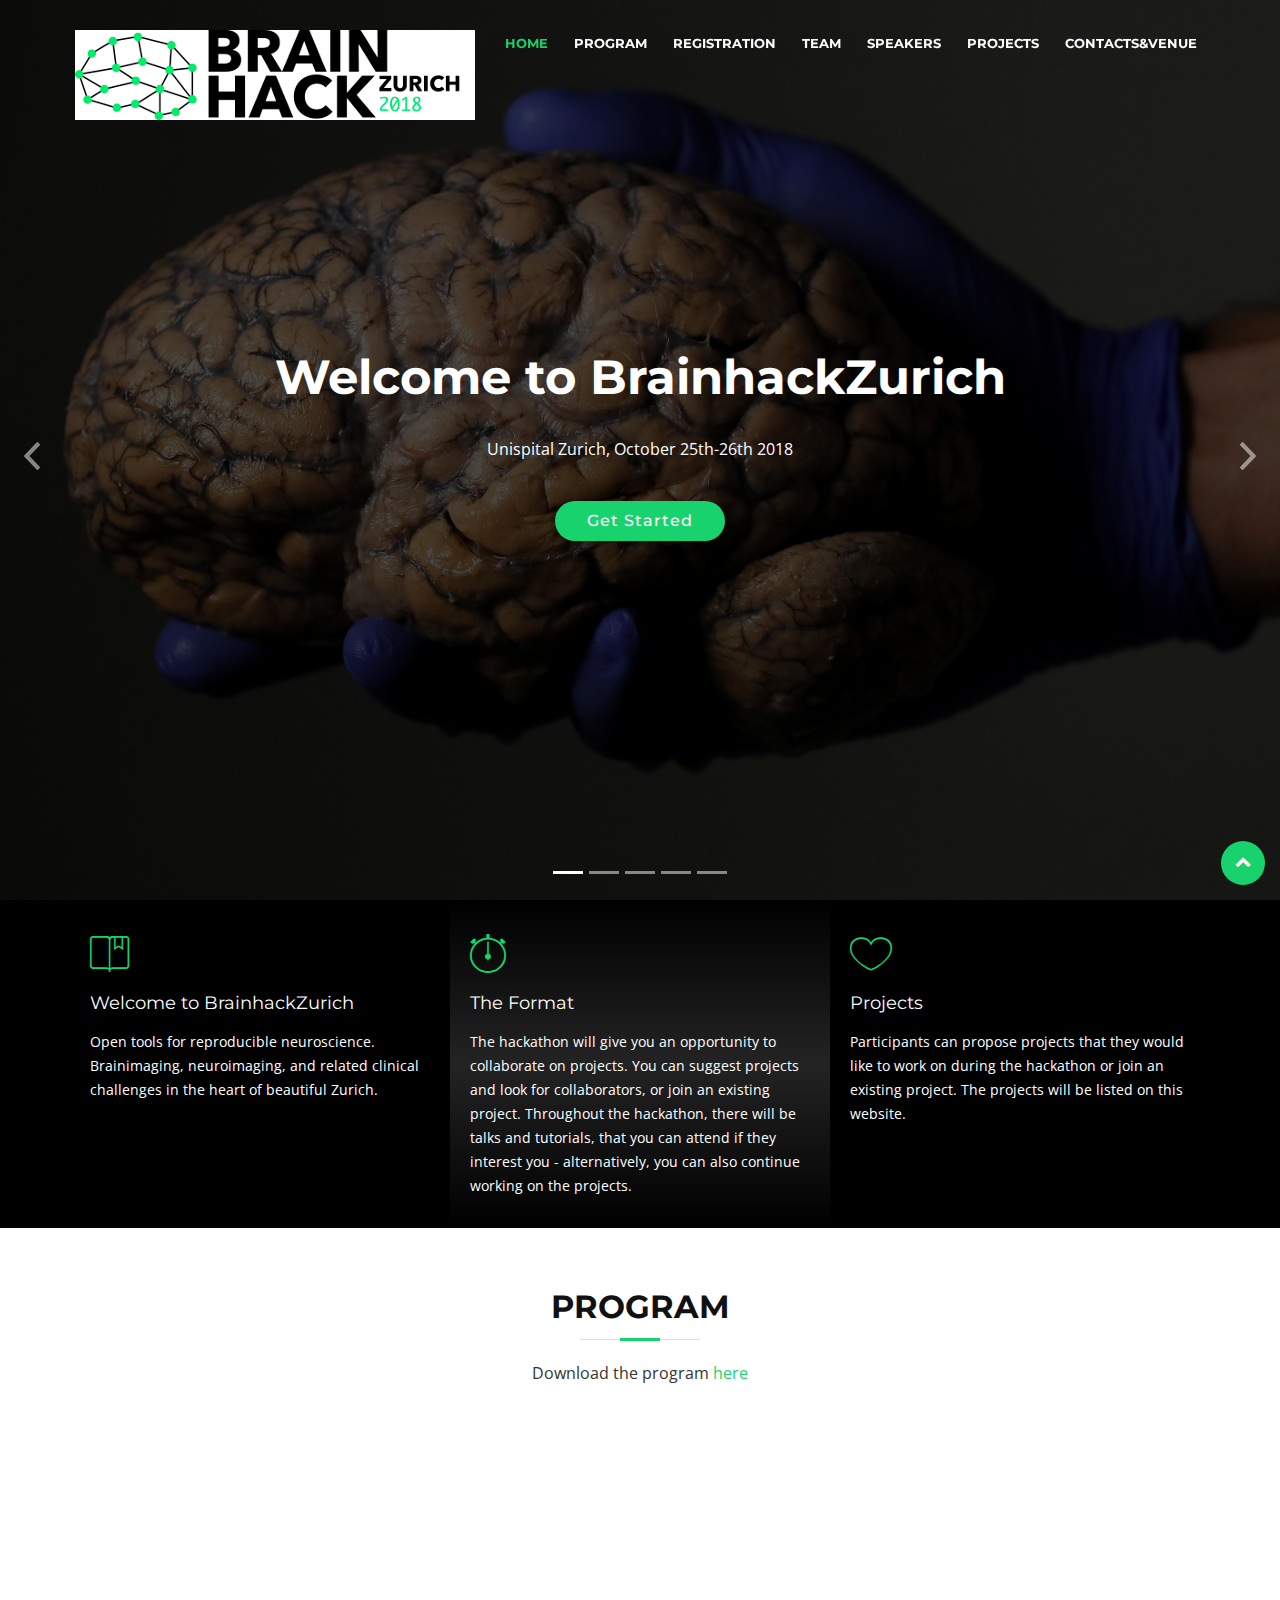
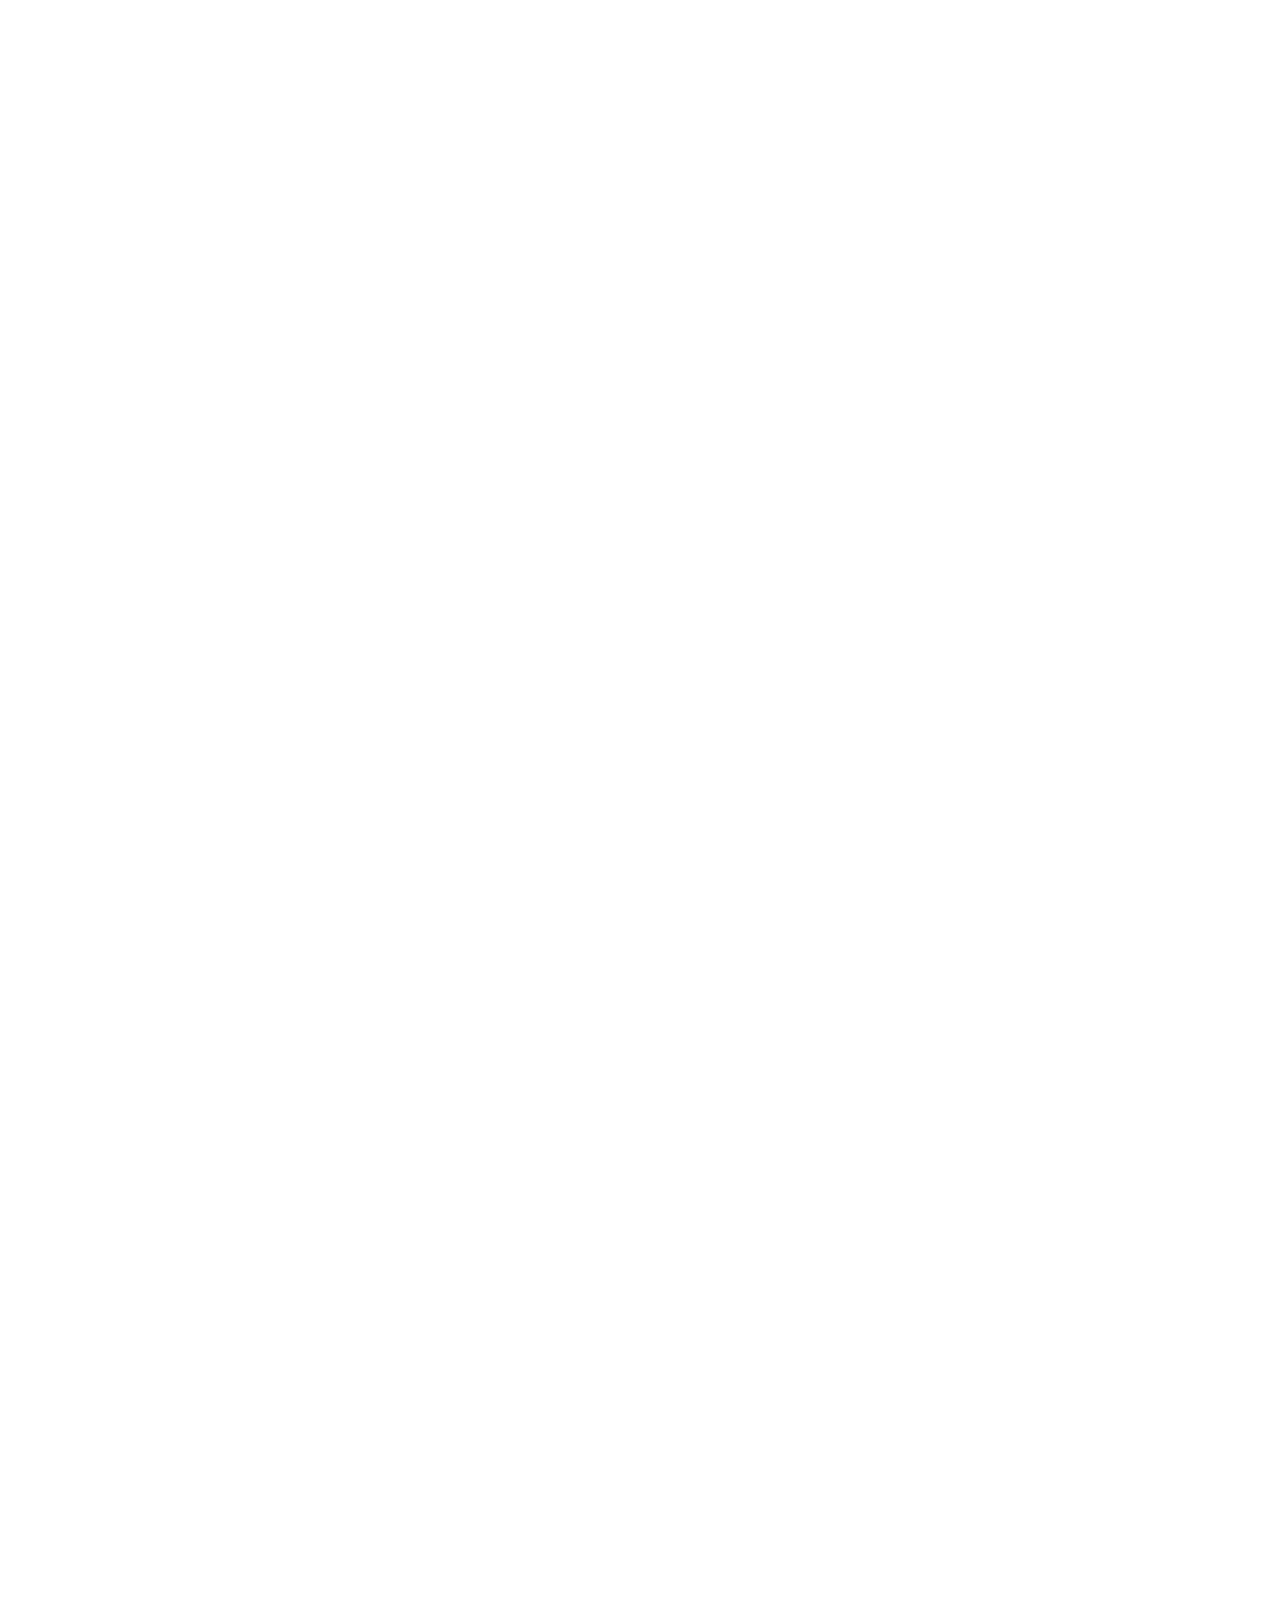
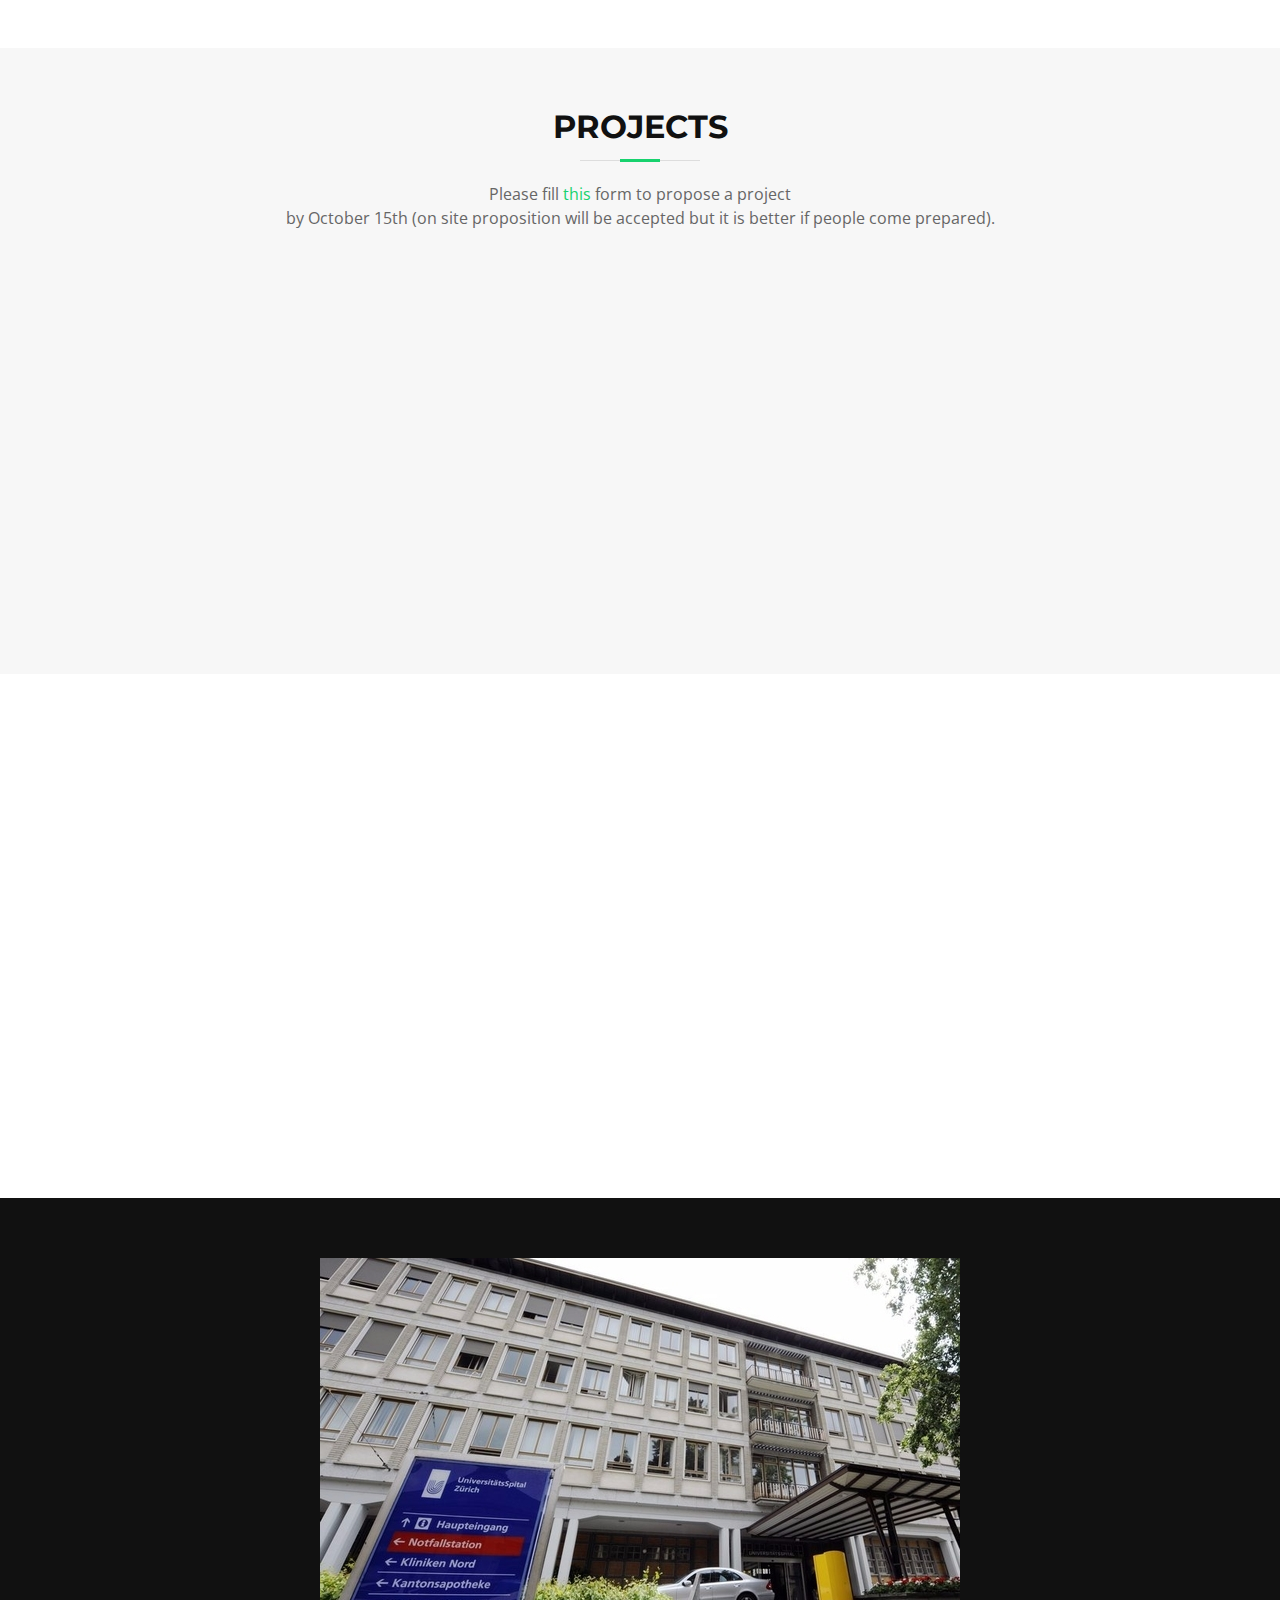
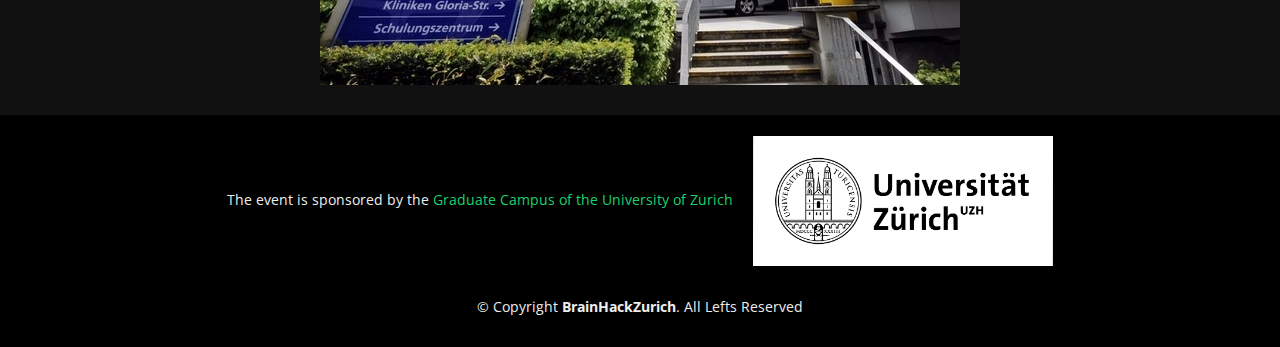
==== index.html @ 106be2a3 "Add files via upload" ====
<!DOCTYPE html>
<html lang="en">
<head>
  <meta charset="utf-8">
  <title>BrainHack Zurich 2018</title>
  <meta content="width=device-width, initial-scale=1.0" name="viewport">
  <meta content="" name="keywords">
  <meta content="" name="description">

  <!-- Favicons -->
  <link href="img/favicon.png" rel="icon">
  <link href="img/apple-touch-icon.png" rel="apple-touch-icon">

  <!-- Google Fonts -->
  <link href="https://fonts.googleapis.com/css?family=Open+Sans:300,300i,400,400i,700,700i|Montserrat:300,400,500,700" rel="stylesheet">

  <!-- Bootstrap CSS File -->
  <link href="lib/bootstrap/css/bootstrap.min.css" rel="stylesheet">

  <!-- Libraries CSS Files -->
  <link href="lib/font-awesome/css/font-awesome.min.css" rel="stylesheet">
  <link href="lib/animate/animate.min.css" rel="stylesheet">
  <link href="lib/ionicons/css/ionicons.min.css" rel="stylesheet">
  <link href="lib/owlcarousel/assets/owl.carousel.min.css" rel="stylesheet">
  <link href="lib/lightbox/css/lightbox.min.css" rel="stylesheet">

  <!-- Main Stylesheet File -->
  <link href="css/style.css" rel="stylesheet">
 
</head>

<body>

  <!--==========================
    Header
  ============================-->
  <header id="header">
    <div class="container-fluid">

      <div id="logo" class="pull-left">
     <!--   <h1>
  <a href="#intro" class="scrollto">BrainHack Zurich</a></h1>-->
        <!-- Uncomment below if you prefer to use an image logo -->
       <a href="#intro"><img src="img/logo2018.png" alt="" title="" /></a>
      </div>

      <nav id="nav-menu-container">
        <ul class="nav-menu">
          <li class="menu-active"><a href="#intro">Home</a></li>
          <li><a href="#about">Program</a></li>
<li><a href="#call-to-action">Registration</a></li>
       <!--    <li><a href="#services">Services</a></li> -->
          <li><a href="#team">Team</a></li>
 <li><a href="#speakers">Speakers</a></li>
          <li><a href="#portfolio">Projects</a></li>
      <!--     <li class="menu-has-children"><a href="">Drop Down</a>
            <ul>
              <li><a href="#">Drop Down 1</a></li>
              <li><a href="#">Drop Down 3</a></li>
              <li><a href="#">Drop Down 4</a></li>
              <li><a href="#">Drop Down 5</a></li>
            </ul>
          </li>  -->
          <li><a href="#contact">Contacts&Venue</a></li>
        </ul>
      </nav><!-- #nav-menu-container -->
    </div>
  </header><!-- #header -->

  <!--==========================
    Intro Section
  ============================-->
  <section id="intro">
    <div class="intro-container">
      <div id="introCarousel" class="carousel  slide carousel-fade" data-ride="carousel">

        <ol class="carousel-indicators"></ol>

        <div class="carousel-inner" role="listbox">

          <div class="carousel-item active" style="background-image: url('img/intro-carousel/1.jpg');">
            <div class="carousel-container">
              <div class="carousel-content">
                <h2>Welcome to BrainhackZurich</h2>
                <p>Unispital Zurich, October 25th-26th 2018</p>
                <a href="#featured-services" class="btn-get-started scrollto">Get Started</a>
              </div>
            </div>
          </div>

          <div class="carousel-item" style="background-image: url('img/intro-carousel/2.jpg');">
            <div class="carousel-container">
              <div class="carousel-content">
                <h2>In the heart of beautiful Zurich</h2>
                <p>Between the University hospital and ETH-Zentrum.</p>
                <a href="#featured-services" class="btn-get-started scrollto">Get Started</a>
              </div>
            </div>
          </div>

          <div class="carousel-item" style="background-image: url('img/intro-carousel/3.jpg');">
            <div class="carousel-container">
              <div class="carousel-content">
                <h2>Open tools for reproducible neuroscience.</h2>
                <p>The hackathon will give you an opportunity to collaborate on projects. You can suggest projects and look for collaborators, or join an existing project. Throughout the hackathon, there will be talks and tutorials, that you can attend if they interest you - alternatively, you can also continue working on the projects</p>
                <a href="#featured-services" class="btn-get-started scrollto">Get Started</a>
              </div>
            </div>
          </div>

          <div class="carousel-item" style="background-image: url('img/intro-carousel/4.jpg');">
            <div class="carousel-container">
              <div class="carousel-content">
                <h2>Open tools for reproducible neuroscience.</h2>
                <p>The hackathon will give you an opportunity to collaborate on projects. You can suggest projects and look for collaborators, or join an existing project. Throughout the hackathon, there will be talks and tutorials, that you can attend if they interest you - alternatively, you can also continue working on the projects</p>
                <a href="#featured-services" class="btn-get-started scrollto">Get Started</a>
              </div>
            </div>
          </div>

          <div class="carousel-item" style="background-image: url('img/intro-carousel/5.jpg');">
            <div class="carousel-container">
              <div class="carousel-content">
           <h2>Open tools for reproducible neuroscience.</h2>
                <p>The hackathon will give you an opportunity to collaborate on projects. You can suggest projects and look for collaborators, or join an existing project. Throughout the hackathon, there will be talks and tutorials, that you can attend if they interest you - alternatively, you can also continue working on the projects</p>
                <a href="#featured-services" class="btn-get-started scrollto">Get Started</a>
              </div>
            </div>
          </div>

        </div>

        <a class="carousel-control-prev" href="#introCarousel" role="button" data-slide="prev">
          <span class="carousel-control-prev-icon ion-chevron-left" aria-hidden="true"></span>
          <span class="sr-only">Previous</span>
        </a>

        <a class="carousel-control-next" href="#introCarousel" role="button" data-slide="next">
          <span class="carousel-control-next-icon ion-chevron-right" aria-hidden="true"></span>
          <span class="sr-only">Next</span>
        </a>

      </div>
    </div>
  </section><!-- #intro -->

  <main id="main">

    <!--==========================
      Featured Services Section
    ============================-->
    <section id="featured-services">
      <div class="container">
        <div class="row">

          <div class="col-lg-4 box">
            <i class="ion-ios-bookmarks-outline"></i>
            <h4 class="title"><a href="">Welcome to BrainhackZurich</a></h4>
            <p class="description"></h2>
                 Open tools for reproducible neuroscience. Brainimaging, neuroimaging, and related clinical challenges in the heart of beautiful Zurich.</p>
          </div>

          <div class="col-lg-4 box box-bg">
            <i class="ion-ios-stopwatch-outline"></i>
            <h4 class="title"><a href="">The Format</a></h4>
            <p class="description">The hackathon will give you an opportunity to collaborate on projects. You can suggest projects and look for collaborators, or join an existing project. Throughout the hackathon, there will be talks and tutorials, that you can attend if they interest you - alternatively, you can also continue working on the projects.</p>
          </div>

          <div class="col-lg-4 box">
            <i class="ion-ios-heart-outline"></i>
            <h4 class="title"><a href="">Projects</a></h4>
            <p class="description">Participants can propose projects that they would like to work on during the hackathon or join an existing project. The projects will be listed on this website.</p>
          </div>

        </div>
      </div>
    </section><!-- #featured-services -->

    <!--==========================
      About Us Section
    ============================-->
    <section id="about">
      <div class="container">

        <header class="section-header">
          <h3>Program</h3>
          <p>Download the program <a href="BrainHackZurich_Timetable2.pdf" target="_blank"> here</p>
        </header>
 <!--	
        <div class="row about-cols">

          <div class="col-md-4 wow fadeInUp">
            <div class="about-col">
              <div class="img">
                <img src="img/about-mission.jpg" alt="" class="img-fluid">
                <div class="icon"><i class="ion-ios-speedometer-outline"></i></div>
              </div>
        <!--      <h2 class="title"><a href="#">Our Mission</a></h2>
              <p>
                Lorem ipsum dolor sit amet, consectetur elit, sed do eiusmod tempor ut labore et dolore magna aliqua. Ut enim ad minim veniam, quis nostrud exercitation ullamco laboris nisi ut aliquip ex ea commodo consequat.
              </p> -->
<!--
            </div>
          </div>

          <div class="col-md-4 wow fadeInUp" data-wow-delay="0.1s">
            <div class="about-col">
              <div class="img">
                <img src="img/about-plan.jpg" alt="" class="img-fluid">
                <div class="icon"><i class="ion-ios-list-outline"></i></div>
              </div>
 -->
         <!--      <h2 class="title"><a href="#">Our Plan</a></h2>
              <p>
                Sed ut perspiciatis unde omnis iste natus error sit voluptatem  doloremque laudantium, totam rem aperiam, eaque ipsa quae ab illo inventore veritatis et quasi architecto beatae vitae dicta sunt explicabo.
              </p>-->
 <!--
            </div>
          </div>
 
          <div class="col-md-4 wow fadeInUp" data-wow-delay="0.2s">
            <div class="about-col">
              <div class="img">
                <img src="img/about-vision.jpg" alt="" class="img-fluid">
                <div class="icon"><i class="ion-ios-eye-outline"></i></div>
              </div>
-->
         <!--      <h2 class="title"><a href="#">Our Vision</a></h2>
              <p> 
                Nemo enim ipsam voluptatem quia voluptas sit aut odit aut fugit, sed quia magni dolores eos qui ratione voluptatem sequi nesciunt Neque porro quisquam est, qui dolorem ipsum quia dolor sit amet.
              </p> -->
 <!--
            </div>
          </div>
-->
        </div>

      </div>
    </section><!-- #about -->

    <!--==========================
      Services Section
    ============================-->
<!--
    <section id="services">
      <div class="container">

        <header class="section-header wow fadeInUp">
          <h3>Services</h3>
          <p>Laudem latine persequeris id sed, ex fabulas delectus quo. No vel partiendo abhorreant vituperatoribus, ad pro quaestio laboramus. Ei ubique vivendum pro. At ius nisl accusam lorenta zanos paradigno tridexa panatarel.</p>
        </header>

        <div class="row">

          <div class="col-lg-4 col-md-6 box wow bounceInUp" data-wow-duration="1.4s">
            <div class="icon"><i class="ion-ios-analytics-outline"></i></div>
            <h4 class="title"><a href="">Lorem Ipsum</a></h4>
            <p class="description">Voluptatum deleniti atque corrupti quos dolores et quas molestias excepturi sint occaecati cupiditate non provident</p>
          </div>
          <div class="col-lg-4 col-md-6 box wow bounceInUp" data-wow-duration="1.4s">
            <div class="icon"><i class="ion-ios-bookmarks-outline"></i></div>
            <h4 class="title"><a href="">Dolor Sitema</a></h4>
            <p class="description">Minim veniam, quis nostrud exercitation ullamco laboris nisi ut aliquip ex ea commodo consequat tarad limino ata</p>
          </div>
          <div class="col-lg-4 col-md-6 box wow bounceInUp" data-wow-duration="1.4s">
            <div class="icon"><i class="ion-ios-paper-outline"></i></div>
            <h4 class="title"><a href="">Sed ut perspiciatis</a></h4>
            <p class="description">Duis aute irure dolor in reprehenderit in voluptate velit esse cillum dolore eu fugiat nulla pariatur</p>
          </div>
          <div class="col-lg-4 col-md-6 box wow bounceInUp" data-wow-delay="0.1s" data-wow-duration="1.4s">
            <div class="icon"><i class="ion-ios-speedometer-outline"></i></div>
            <h4 class="title"><a href="">Magni Dolores</a></h4>
            <p class="description">Excepteur sint occaecat cupidatat non proident, sunt in culpa qui officia deserunt mollit anim id est laborum</p>
          </div>
          <div class="col-lg-4 col-md-6 box wow bounceInUp" data-wow-delay="0.1s" data-wow-duration="1.4s">
            <div class="icon"><i class="ion-ios-barcode-outline"></i></div>
            <h4 class="title"><a href="">Nemo Enim</a></h4>
            <p class="description">At vero eos et accusamus et iusto odio dignissimos ducimus qui blanditiis praesentium voluptatum deleniti atque</p>
          </div>
          <div class="col-lg-4 col-md-6 box wow bounceInUp" data-wow-delay="0.1s" data-wow-duration="1.4s">
            <div class="icon"><i class="ion-ios-people-outline"></i></div>
            <h4 class="title"><a href="">Eiusmod Tempor</a></h4>
            <p class="description">Et harum quidem rerum facilis est et expedita distinctio. Nam libero tempore, cum soluta nobis est eligendi</p>
          </div>

        </div>

      </div>
    </section>--><!-- #services -->

    <!--==========================
      Call To Action Section
    ============================-->
    <section id="call-to-action" class="wow fadeIn">
      <div class="container text-center">
        <h3>Registration</h3>
        <p> Registration is FREE but MANDATORY. Please fill the form from this link by 04.10.2018.</p>
        <a class="cta-btn" href="https://docs.google.com/forms/d/e/1FAIpQLSfU-R3qblYyJYaf2fHXVZZ1osIC9WkebF3UXD4KgmGUQaMMng/viewform" target="_blank">Registration</a>
      </div>
<br><p>
TRAVEL AWARDS: 
We sponsor a limited number of active participants not from Zurich up to 100CHF. After registration please send an email to alessandro.crimi@usz.ch explaining from where you are coming and your situation. </p> 
    </section><!-- #call-to-action -->

    <!--==========================
      Skills Section
    ============================-->
  <!--   <section id="skills">
      <div class="container">

        <header class="section-header">
          <h3>Our Skills</h3>
          <p>Lorem ipsum dolor sit amet, consectetur adipiscing elit, sed do eiusmod tempor incididunt ut labore et dolore magna aliqua. Ut enim ad minim veniam, quis nostrud exercitation ullamco laboris nisi ut aliquip</p>
        </header>

        <div class="skills-content">

          <div class="progress">
            <div class="progress-bar bg-success" role="progressbar" aria-valuenow="100" aria-valuemin="0" aria-valuemax="100">
              <span class="skill">HTML <i class="val">100%</i></span>
            </div>
          </div>

          <div class="progress">
            <div class="progress-bar bg-info" role="progressbar" aria-valuenow="90" aria-valuemin="0" aria-valuemax="100">
              <span class="skill">CSS <i class="val">90%</i></span>
            </div>
          </div>

          <div class="progress">
            <div class="progress-bar bg-warning" role="progressbar" aria-valuenow="75" aria-valuemin="0" aria-valuemax="100">
              <span class="skill">JavaScript <i class="val">75%</i></span>
            </div>
          </div>

          <div class="progress">
            <div class="progress-bar bg-danger" role="progressbar" aria-valuenow="55" aria-valuemin="0" aria-valuemax="100">
              <span class="skill">Photoshop <i class="val">55%</i></span>
            </div>
          </div>

        </div>

      </div>
    </section>
-->
    <!--==========================
      Facts Section
    ============================-->
  <!--  <section id="facts"  class="wow fadeIn">
      <div class="container">

        <header class="section-header">
          <h3>Facts</h3>
          <p>Sed ut perspiciatis unde omnis iste natus error sit voluptatem accusantium doloremque</p>
        </header>

        <div class="row counters">

  				<div class="col-lg-3 col-6 text-center">
            <span data-toggle="counter-up">274</span>
            <p>Clients</p>
  				</div>

          <div class="col-lg-3 col-6 text-center">
            <span data-toggle="counter-up">421</span>
            <p>Projects</p>
  				</div>

          <div class="col-lg-3 col-6 text-center">
            <span data-toggle="counter-up">1,364</span>
            <p>Hours Of Support</p>
  				</div>

          <div class="col-lg-3 col-6 text-center">
            <span data-toggle="counter-up">18</span>
            <p>Hard Workers</p>
  				</div>

  			</div>

        <div class="facts-img">
          <img src="img/facts-img.png" alt="" class="img-fluid">
        </div>

      </div>
    </section>--><!-- #facts -->

    <!--==========================
      Team Section
    ============================-->
    <section id="team">
      <div class="container">
        <div class="section-header wow fadeInUp">
          <h3>Team</h3>
          <p>Feel free to poke us if you need anything.</p>
        </div>

   <div class="row">

          <div class="col-lg-3 col-md-6 wow fadeInUp">
            <div class="member">
              <img src="img/team-1.jpg" class="img-fluid" alt="">
              <div class="member-info">
                <div class="member-info-content">
                  <h4>Alessandro Crimi</h4>
                  <span>Unispital Zurich</span>
                  <div class="social">
                    <a href="https://twitter.com/Dr_Alex_Crimi" target="_blank"><i class="fa fa-twitter"></i></a>
                    <a href="https://www.facebook.com/dralecrimi/" target="_blank"><i class="fa fa-facebook" ></i></a> 
                  </div>
                </div>
              </div>
            </div>
          </div>

          <div class="col-lg-3 col-md-6 wow fadeInUp" data-wow-delay="0.1s">
            <div class="member">
              <img src="img/team-2.jpg" class="img-fluid" alt="">
              <div class="member-info">
                <div class="member-info-content">
                  <h4>Melanie Jambeau</h4>
                  <span>University of Zurich</span>
                  <div class="social">
                  </div>
                </div>
              </div>
            </div>
          </div>

          <div class="col-lg-3 col-md-6 wow fadeInUp" data-wow-delay="0.2s">
            <div class="member">
              <img src="img/team-3.jpg" class="img-fluid" alt="">
              <div class="member-info">
                <div class="member-info-content">
                  <h4>Christian Horea</h4>
                  <span>ETH-Zurich</span>
                  <div class="social">
                    <a href="https://twitter.com/TheChymera" target="_blank"><i class="fa fa-twitter"></i></a>
                
                  </div>
                </div>
              </div>
            </div>
          </div>

          <div class="col-lg-3 col-md-6 wow fadeInUp" data-wow-delay="0.3s">
            <div class="member">
              <img src="img/team-4.jpg" class="img-fluid" alt="">
              <div class="member-info">
                <div class="member-info-content">
                  <h4>Amelie Haugg</h4>
                  <span>University of Zurich</span>
                  <div class="social">
                    <a href="https://twitter.com/amhaugg" target="_blank"><i class="fa fa-twitter"></i></a>
               
                  </div>
                </div>
              </div>
            </div>
          </div>

        </div>


      </div>
    </section><!-- #team -->

 
    <!--==========================
      Team Section
    ============================-->
    <section id="speakers">
      <div class="container">
        <div class="section-header wow fadeInUp">
          <h3>Speakers</h3>
          <p>Worldwide known experts.</p>
        </div>

        <div class="row">

          <div class="col-lg-3 col-md-6 wow fadeInUp">
            <div class="member">
              <img src="img/guest-1.jpg" class="img-fluid" alt="">
              <div class="member-info">
                <div class="member-info-content">
                 <a href="https://icm-institute.org/en/member/?user=1622" target="_blank"> <h4>Daniel Margulies</h4></a>
                  <a href="https://icm-institute.org/en/member/?user=1622" target="_blank"><span>CNRS, Paris</span></a>
               
                </div>
              </div>
            </div>
          </div>
  <br>
          <div class="col-lg-3 col-md-6 wow fadeInUp" data-wow-delay="0.1s">
            <div class="member">
              <img src="img/guest-2.jpg" class="img-fluid" alt="">
              <div class="member-info">
                <div class="member-info-content">
                  <a href="http://www.en.neuropathologie.usz.ch/" target="_blank"><h4>Adriano Aguzzi</h4></a>
                 <a href="http://www.en.neuropathologie.usz.ch/" target="_blank"> <span>Unispital Zurich</span></a>
        
                </div>
              </div>
            </div>
          </div>

          <div class="col-lg-3 col-md-6 wow fadeInUp" data-wow-delay="0.2s">
            <div class="member">
              <img src="img/guest-3.jpg" class="img-fluid" alt="">
              <div class="member-info">
                <div class="member-info-content">
                  <a href="https://danilobzdok.de/" target="_blank"><h4>Danilo Bzdok</h4></a> 
                 <a href="https://danilobzdok.de/" target="_blank"> <span>Aachen University</span></a>
                
                </div>
              </div>
            </div>
          </div>

          <div class="col-lg-3 col-md-6 wow fadeInUp" data-wow-delay="0.3s">
            <div class="member">
              <img src="img/guest-4.jpg" class="img-fluid" alt="">
              <div class="member-info">
                <div class="member-info-content">
                  <a href="http://neuro.fchampalimaud.org/en/person/272/" target="_blank"><h4>Noam Shemesh</h4></a>
                  <a href="http://neuro.fchampalimaud.org/en/person/272/" target="_blank"><span>Champalimaud Centre for the Unknown</span></a>
                 
                </div>
              </div>
            </div>
          </div>

        </div>

        <div class="row">

          <div class="col-lg-3 col-md-6 wow fadeInUp">
            <div class="member">
              <img src="img/guest-5.jpg" class="img-fluid" alt="">
              <div class="member-info">
                <div class="member-info-content">
               <a href="https://www.tnu.ethz.ch/en/team/faculty-and-scientific-staff/fraessle.html" target="_blank">    <h4>Stefan Frässle   </h4></a>
                  <a href="https://www.tnu.ethz.ch/en/team/faculty-and-scientific-staff/fraessle.html" target="_blank"> <span>ETH-Zurich<span></a>
                 
                </div>
              </div>
            </div>
          </div>

          <div class="col-lg-3 col-md-6 wow fadeInUp" data-wow-delay="0.1s">
            <div class="member">
              <img src="img/guest-6.jpg" class="img-fluid" alt="">
              <div class="member-info">
                <div class="member-info-content">
                 <a href=" https://connects.catalyst.harvard.edu/Profiles/display/Person/1609" target="_blank"> <h4> Cristina Granziera</h4></a>
                 <a href=" https://connects.catalyst.harvard.edu/Profiles/display/Person/1609" target="_blank"> <span> Basel University</span></a>
                
                </div>
              </div>
            </div>
          </div>
 

        </div>


      </div>
    </section><!-- #team -->

    <!--==========================
      Portfolio Section
    ============================-->
    <section id="portfolio"  class="section-bg" >
      <div class="container">

        <header class="section-header">
          <h3 class="section-title">Projects</h3>
        </header>
         <center>    Please fill <a href="https://docs.google.com/forms/d/e/1FAIpQLSdHIS9exp80noRu68NVmVupTcAPTpYENm_RYJhTEcM5UN24nw/viewform" target="_blank"> this</a> form to propose a project <br> by October 15th (on site proposition will be accepted but it is better 
if people come prepared).</center><br>
    <!--    <div class="row">
          <div class="col-lg-2">
            <ul id="portfolio-flters">
              <li data-filter="*" class="filter-active">All</li>
              <li data-filter=".filter-app">Imaging</li>
              <li data-filter=".filter-card">Pathonlogy</li>
              <li data-filter=".filter-web">Neurology</li>
            </ul>
          </div>
        </div>
-->
        <div class="row portfolio-container">

          <div class="col-lg-4 col-md-20 portfolio-item filter-app wow fadeInUp">
            <div class="portfolio-wrap">
              <figure>
                <img src="img/portfolio/brai_mice.png" class="img-fluid" alt="">
                <a href="img/portfolio/brai_mice.png" data-lightbox="portfolio" data-title="Brain reconstruction" class="link-preview" title="Preview"><i class="ion ion-eye"></i></a>
                <a href="img/portfolio/project1.html" target="_blank" class="link-details" title="More Details"><i class="ion ion-android-open"></i></a>
              </figure>

              <div class="portfolio-info">
                <h4><a href="#">Brain reconstruction</a></h4>
                <p>by Alessandro Crimi</p>
                
              </div>
            </div>
          </div>
 <!--
          <div class="col-lg-4 col-md-6 portfolio-item filter-web wow fadeInUp" data-wow-delay="0.1s">
            <div class="portfolio-wrap">
              <figure>
                <img src="img/portfolio/web3.jpg" class="img-fluid" alt="">
                <a href="img/portfolio/web3.jpg" class="link-preview" data-lightbox="portfolio" data-title="Web 3" title="Preview"><i class="ion ion-eye"></i></a>
                <a href="#" class="link-details" title="More Details"><i class="ion ion-android-open"></i></a>
              </figure>

              <div class="portfolio-info">
                <h4><a href="#">Web 3</a></h4>
                <p>Web</p>
              </div>
            </div>
          </div>

          <div class="col-lg-4 col-md-6 portfolio-item filter-app wow fadeInUp" data-wow-delay="0.2s">
            <div class="portfolio-wrap">
              <figure>
                <img src="img/portfolio/app2.jpg" class="img-fluid" alt="">
                <a href="img/portfolio/app2.jpg" class="link-preview" data-lightbox="portfolio" data-title="App 2" title="Preview"><i class="ion ion-eye"></i></a>
                <a href="#" class="link-details" title="More Details"><i class="ion ion-android-open"></i></a>
              </figure>

              <div class="portfolio-info">
                <h4><a href="#">App 2</a></h4>
                <p>App</p>
              </div>
            </div>
          </div>

          <div class="col-lg-4 col-md-6 portfolio-item filter-card wow fadeInUp">
            <div class="portfolio-wrap">
              <figure>
                <img src="img/portfolio/card2.jpg" class="img-fluid" alt="">
                <a href="img/portfolio/card2.jpg" class="link-preview" data-lightbox="portfolio" data-title="Card 2" title="Preview"><i class="ion ion-eye"></i></a>
                <a href="#" class="link-details" title="More Details"><i class="ion ion-android-open"></i></a>
              </figure>

              <div class="portfolio-info">
                <h4><a href="#">Card 2</a></h4>
                <p>Card</p>
              </div>
            </div>
          </div>

          <div class="col-lg-4 col-md-6 portfolio-item filter-web wow fadeInUp" data-wow-delay="0.1s">
            <div class="portfolio-wrap">
              <figure>
                <img src="img/portfolio/web2.jpg" class="img-fluid" alt="">
                <a href="img/portfolio/web2.jpg" class="link-preview" data-lightbox="portfolio" data-title="Web 2" title="Preview"><i class="ion ion-eye"></i></a>
                <a href="#" class="link-details" title="More Details"><i class="ion ion-android-open"></i></a>
              </figure>

              <div class="portfolio-info">
                <h4><a href="#">Web 2</a></h4>
                <p>Web</p>
              </div>
            </div>
          </div>

          <div class="col-lg-4 col-md-6 portfolio-item filter-app wow fadeInUp" data-wow-delay="0.2s">
            <div class="portfolio-wrap">
              <figure>
                <img src="img/portfolio/app3.jpg" class="img-fluid" alt="">
                <a href="img/portfolio/app3.jpg" class="link-preview" data-lightbox="portfolio" data-title="App 3" title="Preview"><i class="ion ion-eye"></i></a>
                <a href="#" class="link-details" title="More Details"><i class="ion ion-android-open"></i></a>
              </figure>

              <div class="portfolio-info">
                <h4><a href="#">App 3</a></h4>
                <p>App</p>
              </div>
            </div>
          </div>

          <div class="col-lg-4 col-md-6 portfolio-item filter-card wow fadeInUp">
            <div class="portfolio-wrap">
              <figure>
                <img src="img/portfolio/card1.jpg" class="img-fluid" alt="">
                <a href="img/portfolio/card1.jpg" class="link-preview" data-lightbox="portfolio" data-title="Card 1" title="Preview"><i class="ion ion-eye"></i></a>
                <a href="#" class="link-details" title="More Details"><i class="ion ion-android-open"></i></a>
              </figure>

              <div class="portfolio-info">
                <h4><a href="#">Card 1</a></h4>
                <p>Card</p>
              </div>
            </div>
          </div>

          <div class="col-lg-4 col-md-6 portfolio-item filter-card wow fadeInUp" data-wow-delay="0.1s">
            <div class="portfolio-wrap">
              <figure>
                <img src="img/portfolio/card3.jpg" class="img-fluid" alt="">
                <a href="img/portfolio/card3.jpg" class="link-preview" data-lightbox="portfolio" data-title="Card 3" title="Preview"><i class="ion ion-eye"></i></a>
                <a href="#" class="link-details" title="More Details"><i class="ion ion-android-open"></i></a>
              </figure>

              <div class="portfolio-info">
                <h4><a href="#">Card 3</a></h4>
                <p>Card</p>
              </div>
            </div>
          </div>

          <div class="col-lg-4 col-md-6 portfolio-item filter-web wow fadeInUp" data-wow-delay="0.2s">
            <div class="portfolio-wrap">
              <figure>
                <img src="img/portfolio/web1.jpg" class="img-fluid" alt="">
                <a href="img/portfolio/web1.jpg" class="link-preview" data-lightbox="portfolio" data-title="Web 1" title="Preview"><i class="ion ion-eye"></i></a>
                <a href="#" class="link-details" title="More Details"><i class="ion ion-android-open"></i></a>
              </figure>

              <div class="portfolio-info">
                <h4><a href="#">Web 1</a></h4>
                <p>Web</p>
              </div>
            </div>
          </div>

        </div>
-->
      </div>
    </section><!-- #portfolio -->

    <!--==========================
      Clients Section
    ============================-->
  <!--  <section id="clients" class="wow fadeInUp">
      <div class="container">

        <header class="section-header">
          <h3>Our Clients</h3>
        </header>

        <div class="owl-carousel clients-carousel">
          <img src="img/clients/client-1.png" alt="">
          <img src="img/clients/client-2.png" alt="">
          <img src="img/clients/client-3.png" alt="">
          <img src="img/clients/client-4.png" alt="">
          <img src="img/clients/client-5.png" alt="">
          <img src="img/clients/client-6.png" alt="">
          <img src="img/clients/client-7.png" alt="">
          <img src="img/clients/client-8.png" alt="">
        </div>

      </div>
    </section>--><!-- #clients -->

    <!--==========================
      Clients Section
    ============================-->
  <!--  <section id="testimonials" class="section-bg wow fadeInUp">
      <div class="container">

        <header class="section-header">
          <h3>Testimonials</h3>
        </header>

        <div class="owl-carousel testimonials-carousel">

          <div class="testimonial-item">
            <img src="img/testimonial-1.jpg" class="testimonial-img" alt="">
            <h3>Saul Goodman</h3>
            <h4>Ceo &amp; Founder</h4>
            <p>
              <img src="img/quote-sign-left.png" class="quote-sign-left" alt="">
              Proin iaculis purus consequat sem cure digni ssim donec porttitora entum suscipit rhoncus. Accusantium quam, ultricies eget id, aliquam eget nibh et. Maecen aliquam, risus at semper.
              <img src="img/quote-sign-right.png" class="quote-sign-right" alt="">
            </p>
          </div>

          <div class="testimonial-item">
            <img src="img/testimonial-2.jpg" class="testimonial-img" alt="">
            <h3>Sara Wilsson</h3>
            <h4>Designer</h4>
            <p>
              <img src="img/quote-sign-left.png" class="quote-sign-left" alt="">
              Export tempor illum tamen malis malis eram quae irure esse labore quem cillum quid cillum eram malis quorum velit fore eram velit sunt aliqua noster fugiat irure amet legam anim culpa.
              <img src="img/quote-sign-right.png" class="quote-sign-right" alt="">
            </p>
          </div>

          <div class="testimonial-item">
            <img src="img/testimonial-3.jpg" class="testimonial-img" alt="">
            <h3>Jena Karlis</h3>
            <h4>Store Owner</h4>
            <p>
              <img src="img/quote-sign-left.png" class="quote-sign-left" alt="">
              Enim nisi quem export duis labore cillum quae magna enim sint quorum nulla quem veniam duis minim tempor labore quem eram duis noster aute amet eram fore quis sint minim.
              <img src="img/quote-sign-right.png" class="quote-sign-right" alt="">
            </p>
          </div>

          <div class="testimonial-item">
            <img src="img/testimonial-4.jpg" class="testimonial-img" alt="">
            <h3>Matt Brandon</h3>
            <h4>Freelancer</h4>
            <p>
              <img src="img/quote-sign-left.png" class="quote-sign-left" alt="">
              Fugiat enim eram quae cillum dolore dolor amet nulla culpa multos export minim fugiat minim velit minim dolor enim duis veniam ipsum anim magna sunt elit fore quem dolore labore illum veniam.
              <img src="img/quote-sign-right.png" class="quote-sign-right" alt="">
            </p>
          </div>

          <div class="testimonial-item">
            <img src="img/testimonial-5.jpg" class="testimonial-img" alt="">
            <h3>John Larson</h3>
            <h4>Entrepreneur</h4>
            <p>
              <img src="img/quote-sign-left.png" class="quote-sign-left" alt="">
              Quis quorum aliqua sint quem legam fore sunt eram irure aliqua veniam tempor noster veniam enim culpa labore duis sunt culpa nulla illum cillum fugiat legam esse veniam culpa fore nisi cillum quid.
              <img src="img/quote-sign-right.png" class="quote-sign-right" alt="">
            </p>
          </div>

        </div>

      </div>
    </section> --><!-- #testimonials -->

    <!--==========================
      Contact Section
    ============================-->
    <section id="contact" class="section-bg wow fadeInUp">
      <div class="container">

        <div class="section-header">
          <h3>Contacts & Venue</h3>
          <p>The main venue is the University hospital of Zurich. Lectures will take place mostly in room PATH C22 but...</p>
        </div>

        <div class="row contact-info">

          <div class="col-md-4">
            <div class="contact-address">
              <i class="ion-ios-location-outline"></i>
              <h3>Venue</h3>
              <address>Unispital Zurich, Room C22, Raemistrasse 100, 8091 Zurich, Switzerland</address>
            </div>
          </div>

          <div class="col-md-4">
            <div class="contact-phone">
              <i class="ion-ios-telephone-outline"></i>
              <h3>Phone Number</h3>
              <p><a href="tel:+155895548855">+41 (0)442551091</a></p>
            </div>
          </div>

          <div class="col-md-4">
            <div class="contact-email">
              <i class="ion-ios-email-outline"></i>
              <h3>Email</h3>
              <p><a href="mailto:info@example.com">alessandro.crimi@usz.ch</a></p>
            </div>
          </div>

        </div>
<!-- 
        <div class="form">
          <div id="sendmessage">Your message has been sent. Thank you!</div>
          <div id="errormessage"></div>
          <form action="" method="post" role="form" class="contactForm">
            <div class="form-row">
              <div class="form-group col-md-6">
                <input type="text" name="name" class="form-control" id="name" placeholder="Your Name" data-rule="minlen:4" data-msg="Please enter at least 4 chars" />
                <div class="validation"></div>
              </div>
              <div class="form-group col-md-6">
                <input type="email" class="form-control" name="email" id="email" placeholder="Your Email" data-rule="email" data-msg="Please enter a valid email" />
                <div class="validation"></div>
              </div>
            </div>
            <div class="form-group">
              <input type="text" class="form-control" name="subject" id="subject" placeholder="Subject" data-rule="minlen:4" data-msg="Please enter at least 8 chars of subject" />
              <div class="validation"></div>
            </div>
            <div class="form-group">
              <textarea class="form-control" name="message" rows="5" data-rule="required" data-msg="Please write something for us" placeholder="Message"></textarea>
              <div class="validation"></div>
            </div>
            <div class="text-center"><button type="submit">Send Message</button></div>
          </form>
        </div>
-->
      </div>
    </section><!-- #contact -->

  </main>

  <!--==========================
    Footer
  ============================-->
  <footer id="footer">
    <div class="footer-top">
      <div class="container">
<center>
 <img src="img/topelement.jpg" class="img-fluid" alt="">
</center>
        <div class="row">

<!--
          <div class="col-lg-3 col-md-6 footer-info">
            <h3>BrainHack</h3>
            <p>Cras fermentum odio eu feugiat lide par naso tierra. Justo eget nada terra videa magna derita valies darta donna mare fermentum iaculis eu non diam phasellus. Scelerisque felis imperdiet proin fermentum leo. Amet volutpat consequat mauris nunc congue.</p>
          </div>

          <div class="col-lg-3 col-md-6 footer-links">
            <h4>Useful Links</h4>
            <ul>
              <li><i class="ion-ios-arrow-right"></i> <a href="#">Home</a></li>
              <li><i class="ion-ios-arrow-right"></i> <a href="#">About us</a></li>
              <li><i class="ion-ios-arrow-right"></i> <a href="#">Services</a></li>
              <li><i class="ion-ios-arrow-right"></i> <a href="#">Terms of service</a></li>
              <li><i class="ion-ios-arrow-right"></i> <a href="#">Privacy policy</a></li>
            </ul>
          </div>

          <div class="col-lg-3 col-md-6 footer-contact">
            <h4>Contact Us</h4>
            <p>
              A108 Adam Street <br>
              New York, NY 535022<br>
              United States <br>
              <strong>Phone:</strong> +1 5589 55488 55<br>
              <strong>Email:</strong> info@example.com<br>
            </p>

            <div class="social-links">
              <a href="#" class="twitter"><i class="fa fa-twitter"></i></a>
              <a href="#" class="facebook"><i class="fa fa-facebook"></i></a>
              <a href="#" class="instagram"><i class="fa fa-instagram"></i></a>
              <a href="#" class="google-plus"><i class="fa fa-google-plus"></i></a>
              <a href="#" class="linkedin"><i class="fa fa-linkedin"></i></a>
            </div>

          </div>

          <div class="col-lg-3 col-md-6 footer-newsletter">
            <h4>Our Newsletter</h4>
            <p>Tamen quem nulla quae legam multos aute sint culpa legam noster magna veniam enim veniam illum dolore legam minim quorum culpa amet magna export quem marada parida nodela caramase seza.</p>
            <form action="" method="post">
              <input type="email" name="email"><input type="submit"  value="Subscribe">
            </form>
          </div>
-->
        </div>
      </div>
    </div>

    <div class="container">
<center>
<br>
The event is sponsored by the <a href="https://www.grc.uzh.ch/en.html" target="_blank">Graduate Campus of the University of Zurich &nbsp &nbsp
 <img src="img/unilogo.png" class="img-fluid" alt="" height="100" width="300"> </a>
</center>
      <div class="copyright">
        &copy; Copyright <strong>BrainHackZurich</strong>. All Lefts Reserved
      </div>
     
    </div>
  </footer><!-- #footer -->

  <a href="#" class="back-to-top"><i class="fa fa-chevron-up"></i></a>

  <!-- JavaScript Libraries -->
  <script src="lib/jquery/jquery.min.js"></script>
  <script src="lib/jquery/jquery-migrate.min.js"></script>
  <script src="lib/bootstrap/js/bootstrap.bundle.min.js"></script>
  <script src="lib/easing/easing.min.js"></script>
  <script src="lib/superfish/hoverIntent.js"></script>
  <script src="lib/superfish/superfish.min.js"></script>
  <script src="lib/wow/wow.min.js"></script>
  <script src="lib/waypoints/waypoints.min.js"></script>
  <script src="lib/counterup/counterup.min.js"></script>
  <script src="lib/owlcarousel/owl.carousel.min.js"></script>
  <script src="lib/isotope/isotope.pkgd.min.js"></script>
  <script src="lib/lightbox/js/lightbox.min.js"></script>
  <script src="lib/touchSwipe/jquery.touchSwipe.min.js"></script>
  <!-- Contact Form JavaScript File -->
  <script src="contactform/contactform.js"></script>

  <!-- Template Main Javascript File -->
  <script src="js/main.js"></script>

</body>
</html>
---- css/style.css ----
/*
  Theme Name: BizPage
  Theme URL: https://bootstrapmade.com/bizpage-bootstrap-business-template/
  Author: BootstrapMade.com
  License: https://bootstrapmade.com/license/
*/
/*--------------------------------------------------------------
# General
--------------------------------------------------------------*/
body {
  background: #fff;
  color: #666666;
  font-family: "Open Sans", sans-serif;
}

a {
  color: #18d26e;
  transition: 0.5s;
}

a:hover, a:active, a:focus {
  color: #18d36e;
  outline: none;
  text-decoration: none;
}

p {
  padding: 0;
  margin: 0 0 30px 0;
}

h1, h2, h3, h4, h5, h6 {
  font-family: "Montserrat", sans-serif;
  font-weight: 400;
  margin: 0 0 20px 0;
  padding: 0;
}

/* Back to top button */
.back-to-top {
  position: fixed;
  display: none;
  background: #18d26e;
  color: #fff;
  display: inline-block;
  width: 44px;
  height: 44px;
  text-align: center;
  line-height: 1;
  font-size: 16px;
  border-radius: 50%;
  right: 15px;
  bottom: 15px;
  transition: background 0.5s;
  z-index: 11;
}

.back-to-top i {
  padding-top: 12px;
  color: #fff;
}

@media (max-width: 768px) {
  .back-to-top {
    bottom: 15px;
  }
}

/*--------------------------------------------------------------
# Header
--------------------------------------------------------------*/
#header {
  padding: 30px 0;
  height: 92px;
  position: fixed;
  left: 0;
  top: 0;
  right: 0;
  transition: all 0.5s;
  z-index: 997;
}

#header.header-scrolled {
  background: rgba(0, 0, 0, 0.9);
  padding: 20px 0;
  height: 72px;
  transition: all 0.5s;
}

#header #logo {
  float: left;
}

@media (min-width: 1024px) {
  #header #logo {
    padding-left: 60px;
  }
}

#header #logo h1 {
  font-size: 34px;
  margin: 0;
  padding: 0;
  line-height: 1;
  font-family: "Montserrat", sans-serif;
  font-weight: 700;
  letter-spacing: 3px;
}

#header #logo h1 a, #header #logo h1 a:hover {
  color: #fff;
  padding-left: 10px;
  border-left: 4px solid #18d26e;
}

#header #logo img {
  padding: 0;
  margin: 0;
}

@media (max-width: 768px) {
  #header #logo h1 {
    font-size: 28px;
  }
  #header #logo img {
    max-height: 40px;
  }
}

/*--------------------------------------------------------------
# Intro Section
--------------------------------------------------------------*/
#intro {
  display: table;
  width: 100%;
  height: 100vh;
  background: #000;
}

#intro .carousel-item {
  width: 100%;
  height: 100vh;
  background-size: cover;
  background-position: center;
  background-repeat: no-repeat;
}

#intro .carousel-item::before {
  content: '';
  background-color: rgba(0, 0, 0, 0.7);
  position: absolute;
  height: 100%;
  width: 100%;
  top: 0;
  right: 0;
  left: 0;
  bottom: 0;
}

#intro .carousel-container {
  display: flex;
  justify-content: center;
  align-items: center;
  position: absolute;
  bottom: 0;
  top: 0;
  left: 0;
  right: 0;
}

#intro .carousel-content {
  text-align: center;
}

#intro h2 {
  color: #fff;
  margin-bottom: 30px;
  font-size: 48px;
  font-weight: 700;
}

@media (max-width: 768px) {
  #intro h2 {
    font-size: 28px;
  }
}

#intro p {
  width: 80%;
  margin: 0 auto 30px auto;
  color: #fff;
}

@media (min-width: 1024px) {
  #intro p {
    width: 60%;
  }
}

#intro .carousel-fade .carousel-inner .carousel-item {
  -webkit-transition-property: opacity;
  transition-property: opacity;
}

#intro .carousel-fade .carousel-inner .carousel-item,
#intro .carousel-fade .carousel-inner .active.carousel-item-left,
#intro .carousel-fade .carousel-inner .active.carousel-item-right {
  opacity: 0;
}

#intro .carousel-fade .carousel-inner .active,
#intro .carousel-fade .carousel-inner .carousel-item-next.carousel-item-left,
#intro .carousel-fade .carousel-inner .carousel-item-prev.carousel-item-right {
  opacity: 1;
  transition: 0.5s;
}

#intro .carousel-fade .carousel-inner .carousel-item-next,
#intro .carousel-fade .carousel-inner .carousel-item-prev,
#intro .carousel-fade .carousel-inner .active.carousel-item-left,
#intro .carousel-fade .carousel-inner .active.carousel-item-right {
  left: 0;
  -webkit-transform: translate3d(0, 0, 0);
  transform: translate3d(0, 0, 0);
}

#intro .carousel-control-prev, #intro .carousel-control-next {
  width: 10%;
}

@media (min-width: 1024px) {
  #intro .carousel-control-prev, #intro .carousel-control-next {
    width: 5%;
  }
}

#intro .carousel-control-next-icon, #intro .carousel-control-prev-icon {
  background: none;
  font-size: 32px;
  line-height: 1;
}

#intro .carousel-indicators li {
  cursor: pointer;
}

#intro .btn-get-started {
  font-family: "Montserrat", sans-serif;
  font-weight: 500;
  font-size: 16px;
  letter-spacing: 1px;
  display: inline-block;
  padding: 8px 32px;
  border-radius: 50px;
  transition: 0.5s;
  margin: 10px;
  color: #fff;
  background: #18d26e;
}

#intro .btn-get-started:hover {
  background: #fff;
  color: #18d26e;
}

/*--------------------------------------------------------------
# Navigation Menu
--------------------------------------------------------------*/
/* Nav Menu Essentials */
.nav-menu, .nav-menu * {
  margin: 0;
  padding: 0;
  list-style: none;
}

.nav-menu ul {
  position: absolute;
  display: none;
  top: 100%;
  left: 0;
  z-index: 99;
}

.nav-menu li {
  position: relative;
  white-space: nowrap;
}

.nav-menu > li {
  float: left;
}

.nav-menu li:hover > ul,
.nav-menu li.sfHover > ul {
  display: block;
}

.nav-menu ul ul {
  top: 0;
  left: 100%;
}

.nav-menu ul li {
  min-width: 180px;
}

/* Nav Menu Arrows */
.sf-arrows .sf-with-ul {
  padding-right: 30px;
}

.sf-arrows .sf-with-ul:after {
  content: "\f107";
  position: absolute;
  right: 15px;
  font-family: FontAwesome;
  font-style: normal;
  font-weight: normal;
}

.sf-arrows ul .sf-with-ul:after {
  content: "\f105";
}

/* Nav Meu Container */
#nav-menu-container {
  float: right;
  margin: 0;
}

@media (min-width: 1024px) {
  #nav-menu-container {
    padding-right: 60px;
  }
}

@media (max-width: 768px) {
  #nav-menu-container {
    display: none;
  }
}

/* Nav Meu Styling */
.nav-menu a {
  padding: 0 8px 10px 8px;
  text-decoration: none;
  display: inline-block;
  color: #fff;
  font-family: "Montserrat", sans-serif;
  font-weight: 700;
  font-size: 13px;
  text-transform: uppercase;
  outline: none;
}

.nav-menu li:hover > a, .nav-menu > .menu-active > a {
  color: #18d26e;
}

.nav-menu > li {
  margin-left: 10px;
}

.nav-menu ul {
  margin: 4px 0 0 0;
  padding: 10px;
  box-shadow: 0px 0px 30px rgba(127, 137, 161, 0.25);
  background: #fff;
}

.nav-menu ul li {
  transition: 0.3s;
}

.nav-menu ul li a {
  padding: 10px;
  color: #333;
  transition: 0.3s;
  display: block;
  font-size: 13px;
  text-transform: none;
}

.nav-menu ul li:hover > a {
  color: #18d26e;
}

.nav-menu ul ul {
  margin: 0;
}

/* Mobile Nav Toggle */
#mobile-nav-toggle {
  position: fixed;
  right: 0;
  top: 0;
  z-index: 999;
  margin: 20px 20px 0 0;
  border: 0;
  background: none;
  font-size: 24px;
  display: none;
  transition: all 0.4s;
  outline: none;
  cursor: pointer;
}

#mobile-nav-toggle i {
  color: #fff;
}

@media (max-width: 768px) {
  #mobile-nav-toggle {
    display: inline;
  }
}

/* Mobile Nav Styling */
#mobile-nav {
  position: fixed;
  top: 0;
  padding-top: 18px;
  bottom: 0;
  z-index: 998;
  background: rgba(0, 0, 0, 0.8);
  left: -260px;
  width: 260px;
  overflow-y: auto;
  transition: 0.4s;
}

#mobile-nav ul {
  padding: 0;
  margin: 0;
  list-style: none;
}

#mobile-nav ul li {
  position: relative;
}

#mobile-nav ul li a {
  color: #fff;
  font-size: 13px;
  text-transform: uppercase;
  overflow: hidden;
  padding: 10px 22px 10px 15px;
  position: relative;
  text-decoration: none;
  width: 100%;
  display: block;
  outline: none;
  font-weight: 700;
  font-family: "Montserrat", sans-serif;
}

#mobile-nav ul li a:hover {
  color: #fff;
}

#mobile-nav ul li li {
  padding-left: 30px;
}

#mobile-nav ul .menu-has-children i {
  position: absolute;
  right: 0;
  z-index: 99;
  padding: 15px;
  cursor: pointer;
  color: #fff;
}

#mobile-nav ul .menu-has-children i.fa-chevron-up {
  color: #18d26e;
}

#mobile-nav ul .menu-has-children li a {
  text-transform: none;
}

#mobile-nav ul .menu-item-active {
  color: #18d26e;
}

#mobile-body-overly {
  width: 100%;
  height: 100%;
  z-index: 997;
  top: 0;
  left: 0;
  position: fixed;
  background: rgba(0, 0, 0, 0.7);
  display: none;
}

/* Mobile Nav body classes */
body.mobile-nav-active {
  overflow: hidden;
}

body.mobile-nav-active #mobile-nav {
  left: 0;
}

body.mobile-nav-active #mobile-nav-toggle {
  color: #fff;
}

/*--------------------------------------------------------------
# Sections
--------------------------------------------------------------*/
/* Sections Header
--------------------------------*/
.section-header h3 {
  font-size: 32px;
  color: #111;
  text-transform: uppercase;
  text-align: center;
  font-weight: 700;
  position: relative;
  padding-bottom: 15px;
}

.section-header h3::before {
  content: '';
  position: absolute;
  display: block;
  width: 120px;
  height: 1px;
  background: #ddd;
  bottom: 1px;
  left: calc(50% - 60px);
}

.section-header h3::after {
  content: '';
  position: absolute;
  display: block;
  width: 40px;
  height: 3px;
  background: #18d26e;
  bottom: 0;
  left: calc(50% - 20px);
}

.section-header p {
  text-align: center;
  padding-bottom: 30px;
  color: #333;
}

/* Section with background
--------------------------------*/
.section-bg {
  background: #f7f7f7;
}

/* Featured Services Section
--------------------------------*/
#featured-services {
  background: #000;
}

#featured-services .box {
  padding: 30px 20px;
}

#featured-services .box-bg {
  background-image: linear-gradient(0deg, #000000 0%, #242323 50%, #000000 100%);
}

#featured-services i {
  color: #18d26e;
  font-size: 48px;
  display: inline-block;
  line-height: 1;
}

#featured-services h4 {
  font-weight: 400;
  margin: 15px 0;
  font-size: 18px;
}

#featured-services h4 a {
  color: #fff;
}

#featured-services h4 a:hover {
  color: #18d26e;
}

#featured-services p {
  font-size: 14px;
  line-height: 24px;
  color: #fff;
  margin-bottom: 0;
}

/* About Us Section
--------------------------------*/
#about {
  background: url("../img/about-bg.jpg") center top no-repeat fixed;
  background-size: cover;
  padding: 60px 0 40px 0;
  position: relative;
}

#about::before {
  content: '';
  position: absolute;
  left: 0;
  right: 0;
  top: 0;
  bottom: 0;
  background: rgba(255, 255, 255, 0.92);
  z-index: 9;
}

#about .container {
  position: relative;
  z-index: 10;
}

#about .about-col {
  background: #fff;
  border-radius: 0 0 4px 4px;
  box-shadow: 0px 2px 12px rgba(0, 0, 0, 0.08);
  margin-bottom: 20px;
}

#about .about-col .img {
  position: relative;
}

#about .about-col .img img {
  border-radius: 4px 4px 0 0;
}

#about .about-col .icon {
  width: 64px;
  height: 64px;
  padding-top: 8px;
  text-align: center;
  position: absolute;
  background-color: #18d26e;
  border-radius: 50%;
  text-align: center;
  border: 4px solid #fff;
  left: calc( 50% - 32px);
  bottom: -30px;
  transition: 0.3s;
}

#about .about-col i {
  font-size: 36px;
  line-height: 1;
  color: #fff;
  transition: 0.3s;
}

#about .about-col:hover .icon {
  background-color: #fff;
}

#about .about-col:hover i {
  color: #18d26e;
}

#about .about-col h2 {
  color: #000;
  text-align: center;
  font-weight: 700;
  font-size: 20px;
  padding: 0;
  margin: 40px 0 12px 0;
}

#about .about-col h2 a {
  color: #000;
}

#about .about-col h2 a:hover {
  color: #18d26e;
}

#about .about-col p {
  font-size: 14px;
  line-height: 24px;
  color: #333;
  margin-bottom: 0;
  padding: 0 20px 20px 20px;
}

/* Services Section
--------------------------------*/
#services {
  background: #fff;
  background-size: cover;
  padding: 60px 0 40px 0;
}

#services .box {
  margin-bottom: 30px;
}

#services .icon {
  float: left;
}

#services .icon i {
  color: #18d26e;
  font-size: 36px;
  line-height: 1;
  transition: 0.5s;
}

#services .title {
  margin-left: 60px;
  font-weight: 700;
  margin-bottom: 15px;
  font-size: 18px;
}

#services .title a {
  color: #111;
}

#services .box:hover .title a {
  color: #18d26e;
}

#services .description {
  font-size: 14px;
  margin-left: 60px;
  line-height: 24px;
  margin-bottom: 0;
}

/* Call To Action Section
--------------------------------*/
#call-to-action {
  background: linear-gradient(rgba(0, 142, 99, 0.1), rgba(0, 0, 0, 0.1)), url(../img/call-to-action-bg.jpg) fixed center center;
  background-size: cover;
  padding: 60px 0;
}

#call-to-action h3 {
  color: #fff;
  font-size: 28px;
  font-weight: 700;
}

#call-to-action p {
  color: #fff;
}

#call-to-action .cta-btn {
  font-family: "Montserrat", sans-serif;
  text-transform: uppercase;
  font-weight: 500;
  font-size: 16px;
  letter-spacing: 1px;
  display: inline-block;
  padding: 8px 28px;
  border-radius: 25px;
  transition: 0.5s;
  margin-top: 10px;
  border: 2px solid #fff;
  color: #fff;
}

#call-to-action .cta-btn:hover {
  background: #18d26e;
  border: 2px solid #18d26e;
}

/* Call To Action Section
--------------------------------*/
#skills {
  padding: 60px 0;
}

#skills .progress {
  height: 35px;
  margin-bottom: 10px;
}

#skills .progress .skill {
  font-family: "Open Sans", sans-serif;
  line-height: 35px;
  padding: 0;
  margin: 0 0 0 20px;
  text-transform: uppercase;
}

#skills .progress .skill .val {
  float: right;
  font-style: normal;
  margin: 0 20px 0 0;
}

#skills .progress-bar {
  width: 1px;
  text-align: left;
  transition: .9s;
}

/* Facts Section
--------------------------------*/
#facts {
  background: url("../img/facts-bg.jpg") center top no-repeat fixed;
  background-size: cover;
  padding: 60px 0 0 0;
  position: relative;
}

#facts::before {
  content: '';
  position: absolute;
  left: 0;
  right: 0;
  top: 0;
  bottom: 0;
  background: rgba(255, 255, 255, 0.88);
  z-index: 9;
}

#facts .container {
  position: relative;
  z-index: 10;
}

#facts .counters span {
  font-family: "Montserrat", sans-serif;
  font-weight: bold;
  font-size: 48px;
  display: block;
  color: #18d26e;
}

#facts .counters p {
  padding: 0;
  margin: 0 0 20px 0;
  font-family: "Montserrat", sans-serif;
  font-size: 14px;
  color: #111;
}

#facts .facts-img {
  text-align: center;
  padding-top: 30px;
}

/* Portfolio Section
--------------------------------*/
#portfolio {
  padding: 60px 0;
}

#portfolio #portfolio-flters {
  padding: 0;
  margin: 5px 0 35px 0;
  list-style: none;
  text-align: center;
}

#portfolio #portfolio-flters li {
  cursor: pointer;
  margin: 15px 15px 15px 0;
  display: inline-block;
  padding: 10px 20px;
  font-size: 12px;
  line-height: 20px;
  color: #666666;
  border-radius: 4px;
  text-transform: uppercase;
  background: #fff;
  margin-bottom: 5px;
  transition: all 0.3s ease-in-out;
}

#portfolio #portfolio-flters li:hover, #portfolio #portfolio-flters li.filter-active {
  background: #18d26e;
  color: #fff;
}

#portfolio #portfolio-flters li:last-child {
  margin-right: 0;
}

#portfolio .portfolio-wrap {
  box-shadow: 0px 2px 12px rgba(0, 0, 0, 0.08);
  transition: 0.3s;
}

#portfolio .portfolio-wrap:hover {
  box-shadow: 0px 4px 14px rgba(0, 0, 0, 0.16);
}

#portfolio .portfolio-item {
  position: relative;
  height: 360px;
  overflow: hidden;
}

#portfolio .portfolio-item figure {
  background: #000;
  overflow: hidden;
  height: 240px;
  position: relative;
  border-radius: 4px 4px 0 0;
  margin: 0;
}

#portfolio .portfolio-item figure:hover img {
  opacity: 0.4;
  transition: 0.3s;
}

#portfolio .portfolio-item figure .link-preview, #portfolio .portfolio-item figure .link-details {
  position: absolute;
  display: inline-block;
  visibility: hidden;
  line-height: 1;
  text-align: center;
  width: 36px;
  height: 36px;
  background: #fff;
  border-radius: 50%;
  transition: 0.2s;
}

#portfolio .portfolio-item figure .link-preview i, #portfolio .portfolio-item figure .link-details i {
  padding-top: 6px;
  font-size: 22px;
  color: #333;
}

#portfolio .portfolio-item figure .link-preview:hover, #portfolio .portfolio-item figure .link-details:hover {
  background: #18d26e;
}

#portfolio .portfolio-item figure .link-preview:hover i, #portfolio .portfolio-item figure .link-details:hover i {
  color: #fff;
}

#portfolio .portfolio-item figure .link-preview {
  left: calc(50% - 38px);
  top: calc(50% - 18px);
}

#portfolio .portfolio-item figure .link-details {
  right: calc(50% - 38px);
  top: calc(50% - 18px);
}

#portfolio .portfolio-item figure:hover .link-preview {
  visibility: visible;
  left: calc(50% - 44px);
}

#portfolio .portfolio-item figure:hover .link-details {
  visibility: visible;
  right: calc(50% - 44px);
}

#portfolio .portfolio-item .portfolio-info {
  background: #fff;
  text-align: center;
  padding: 30px;
  height: 90px;
  border-radius: 0 0 3px 3px;
}

#portfolio .portfolio-item .portfolio-info h4 {
  font-size: 18px;
  line-height: 1px;
  font-weight: 700;
  margin-bottom: 18px;
  padding-bottom: 0;
}

#portfolio .portfolio-item .portfolio-info h4 a {
  color: #333;
}

#portfolio .portfolio-item .portfolio-info h4 a:hover {
  color: #18d26e;
}

#portfolio .portfolio-item .portfolio-info p {
  padding: 0;
  margin: 0;
  color: #b8b8b8;
  font-weight: 500;
  font-size: 14px;
  text-transform: uppercase;
}

/* Clients Section
--------------------------------*/
#clients {
  padding: 60px 0;
}

#clients img {
  max-width: 100%;
  opacity: 0.5;
  transition: 0.3s;
  padding: 15px 0;
}

#clients img:hover {
  opacity: 1;
}

#clients .owl-nav, #clients .owl-dots {
  margin-top: 5px;
  text-align: center;
}

#clients .owl-dot {
  display: inline-block;
  margin: 0 5px;
  width: 12px;
  height: 12px;
  border-radius: 50%;
  background-color: #ddd;
}

#clients .owl-dot.active {
  background-color: #18d26e;
}

/* Testimonials Section
--------------------------------*/
#testimonials {
  padding: 60px 0;
}

#testimonials .section-header {
  margin-bottom: 40px;
}

#testimonials .testimonial-item {
  text-align: center;
}

#testimonials .testimonial-item .testimonial-img {
  width: 120px;
  border-radius: 50%;
  border: 4px solid #fff;
  margin: 0 auto;
}

#testimonials .testimonial-item h3 {
  font-size: 20px;
  font-weight: bold;
  margin: 10px 0 5px 0;
  color: #111;
}

#testimonials .testimonial-item h4 {
  font-size: 14px;
  color: #999;
  margin: 0 0 15px 0;
}

#testimonials .testimonial-item .quote-sign-left {
  margin-top: -15px;
  padding-right: 10px;
  display: inline-block;
  width: 37px;
}

#testimonials .testimonial-item .quote-sign-right {
  margin-bottom: -15px;
  padding-left: 10px;
  display: inline-block;
  max-width: 100%;
  width: 37px;
}

#testimonials .testimonial-item p {
  font-style: italic;
  margin: 0 auto 15px auto;
}

@media (min-width: 992px) {
  #testimonials .testimonial-item p {
    width: 80%;
  }
}

#testimonials .owl-nav, #testimonials .owl-dots {
  margin-top: 5px;
  text-align: center;
}

#testimonials .owl-dot {
  display: inline-block;
  margin: 0 5px;
  width: 12px;
  height: 12px;
  border-radius: 50%;
  background-color: #ddd;
}

#testimonials .owl-dot.active {
  background-color: #18d26e;
}

/* Team Section
--------------------------------*/
#team {
  background: #fff;
  padding: 60px 0;
}

#team .member {
  text-align: center;
  margin-bottom: 20px;
  background: #000;
  position: relative;
}

#team .member .member-info {
  visibility: hidden;
  display: flex;
  justify-content: center;
  align-items: center;
  position: absolute;
  bottom: 0;
  top: 0;
  left: 0;
  right: 0;
  transition: 0.2s;
}

#team .member .member-info-content {
  margin-top: -50px;
  transition: margin 0.2s;
}

#team .member:hover .member-info {
  background: rgba(0, 0, 0, 0.7);
  visibility: visible;
  transition: 0.4s;
}

#team .member:hover .member-info-content {
  margin-top: 0;
  transition: margin 0.4s;
}

#team .member h4 {
  font-weight: 700;
  margin-bottom: 2px;
  font-size: 18px;
  color: #fff;
}

#team .member span {
  font-style: italic;
  display: block;
  font-size: 13px;
  color: #fff;
}

#team .member .social {
  margin-top: 15px;
}

#team .member .social a {
  transition: none;
  color: #fff;
}

#team .member .social a:hover {
  color: #18d26e;
}

#team .member .social i {
  font-size: 18px;
  margin: 0 2px;
}

/* speakers Section
--------------------------------*/
#speakers {
  background: #fff;
  padding: 60px 0;
}

#speakers .member {
  text-align: center;
  margin-bottom: 20px;
  background: #000;
  position: relative;
}

#speakers .member .member-info {
  visibility: hidden;
  display: flex;
  justify-content: center;
  align-items: center;
  position: absolute;
  bottom: 0;
  top: 0;
  left: 0;
  right: 0;
  transition: 0.2s;
}

#speakers .member .member-info-content {
  margin-top: -50px;
  transition: margin 0.2s;
}

#speakers .member:hover .member-info {
  background: rgba(0, 0, 0, 0.7);
  visibility: visible;
  transition: 0.4s;
}

#speakers .member:hover .member-info-content {
  margin-top: 0;
  transition: margin 0.4s;
}

#speakers .member h4 {
  font-weight: 700;
  margin-bottom: 2px;
  font-size: 18px;
  color: #fff;
}

#speakers .member span {
  font-style: italic;
  display: block;
  font-size: 13px;
  color: #fff;
}

#speakers .member .social {
  margin-top: 15px;
}

#speakers .member .social a {
  transition: none;
  color: #fff;
}

#speakers .member .social a:hover {
  color: #18d26e;
}

#speakers .member .social i {
  font-size: 18px;
  margin: 0 2px;
}


/* Contact Section
--------------------------------*/
#contact {
  padding: 60px 0;
}

#contact .contact-info {
  margin-bottom: 20px;
  text-align: center;
}

#contact .contact-info i {
  font-size: 48px;
  display: inline-block;
  margin-bottom: 10px;
  color: #18d26e;
}

#contact .contact-info address, #contact .contact-info p {
  margin-bottom: 0;
  color: #000;
}

#contact .contact-info h3 {
  font-size: 18px;
  margin-bottom: 15px;
  font-weight: bold;
  text-transform: uppercase;
  color: #999;
}

#contact .contact-info a {
  color: #000;
}

#contact .contact-info a:hover {
  color: #18d26e;
}

#contact .contact-address, #contact .contact-phone, #contact .contact-email {
  margin-bottom: 20px;
}

@media (min-width: 768px) {
  #contact .contact-address, #contact .contact-phone, #contact .contact-email {
    padding: 20px 0;
  }
}

@media (min-width: 768px) {
  #contact .contact-phone {
    border-left: 1px solid #ddd;
    border-right: 1px solid #ddd;
  }
}

#contact .form #sendmessage {
  color: #18d26e;
  border: 1px solid #18d26e;
  display: none;
  text-align: center;
  padding: 15px;
  font-weight: 600;
  margin-bottom: 15px;
}

#contact .form #errormessage {
  color: red;
  display: none;
  border: 1px solid red;
  text-align: center;
  padding: 15px;
  font-weight: 600;
  margin-bottom: 15px;
}

#contact .form #sendmessage.show, #contact .form #errormessage.show, #contact .form .show {
  display: block;
}

#contact .form .validation {
  color: red;
  display: none;
  margin: 0 0 20px;
  font-weight: 400;
  font-size: 13px;
}

#contact .form input, #contact .form textarea {
  padding: 10px 14px;
  border-radius: 0;
  box-shadow: none;
  font-size: 15px;
}

#contact .form button[type="submit"] {
  background: #18d26e;
  border: 0;
  padding: 10px 30px;
  color: #fff;
  transition: 0.4s;
  cursor: pointer;
}

#contact .form button[type="submit"]:hover {
  background: #13a456;
}

/*--------------------------------------------------------------
# Footer
--------------------------------------------------------------*/
#footer {
  background: #000;
  padding: 0 0 30px 0;
  color: #eee;
  font-size: 14px;
}

#footer .footer-top {
  background: #111;
  padding: 60px 0 30px 0;
}

#footer .footer-top .footer-info {
  margin-bottom: 30px;
}

#footer .footer-top .footer-info h3 {
  font-size: 34px;
  margin: 0 0 20px 0;
  padding: 2px 0 2px 10px;
  line-height: 1;
  font-family: "Montserrat", sans-serif;
  font-weight: 700;
  letter-spacing: 3px;
  border-left: 4px solid #18d26e;
}

#footer .footer-top .footer-info p {
  font-size: 14px;
  line-height: 24px;
  margin-bottom: 0;
  font-family: "Montserrat", sans-serif;
  color: #eee;
}

#footer .footer-top .social-links a {
  font-size: 18px;
  display: inline-block;
  background: #333;
  color: #eee;
  line-height: 1;
  padding: 8px 0;
  margin-right: 4px;
  border-radius: 50%;
  text-align: center;
  width: 36px;
  height: 36px;
  transition: 0.3s;
}

#footer .footer-top .social-links a:hover {
  background: #18d26e;
  color: #fff;
}

#footer .footer-top h4 {
  font-size: 14px;
  font-weight: bold;
  color: #fff;
  text-transform: uppercase;
  position: relative;
  padding-bottom: 12px;
}

#footer .footer-top h4::before, #footer .footer-top h4::after {
  content: '';
  position: absolute;
  left: 0;
  bottom: 0;
  height: 2px;
}

#footer .footer-top h4::before {
  right: 0;
  background: #555;
}

#footer .footer-top h4::after {
  background: #18d26e;
  width: 60px;
}

#footer .footer-top .footer-links {
  margin-bottom: 30px;
}

#footer .footer-top .footer-links ul {
  list-style: none;
  padding: 0;
  margin: 0;
}

#footer .footer-top .footer-links ul i {
  padding-right: 8px;
  color: #ddd;
}

#footer .footer-top .footer-links ul li {
  border-bottom: 1px solid #333;
  padding: 10px 0;
}

#footer .footer-top .footer-links ul li:first-child {
  padding-top: 0;
}

#footer .footer-top .footer-links ul a {
  color: #eee;
}

#footer .footer-top .footer-links ul a:hover {
  color: #18d26e;
}

#footer .footer-top .footer-contact {
  margin-bottom: 30px;
}

#footer .footer-top .footer-contact p {
  line-height: 26px;
}

#footer .footer-top .footer-newsletter {
  margin-bottom: 30px;
}

#footer .footer-top .footer-newsletter input[type="email"] {
  border: 0;
  padding: 6px 8px;
  width: 65%;
}

#footer .footer-top .footer-newsletter input[type="submit"] {
  background: #18d26e;
  border: 0;
  width: 35%;
  padding: 6px 0;
  text-align: center;
  color: #fff;
  transition: 0.3s;
  cursor: pointer;
}

#footer .footer-top .footer-newsletter input[type="submit"]:hover {
  background: #13a456;
}

#footer .copyright {
  text-align: center;
  padding-top: 30px;
}

#footer .credits {
  text-align: center;
  font-size: 13px;
  color: #ddd;
}
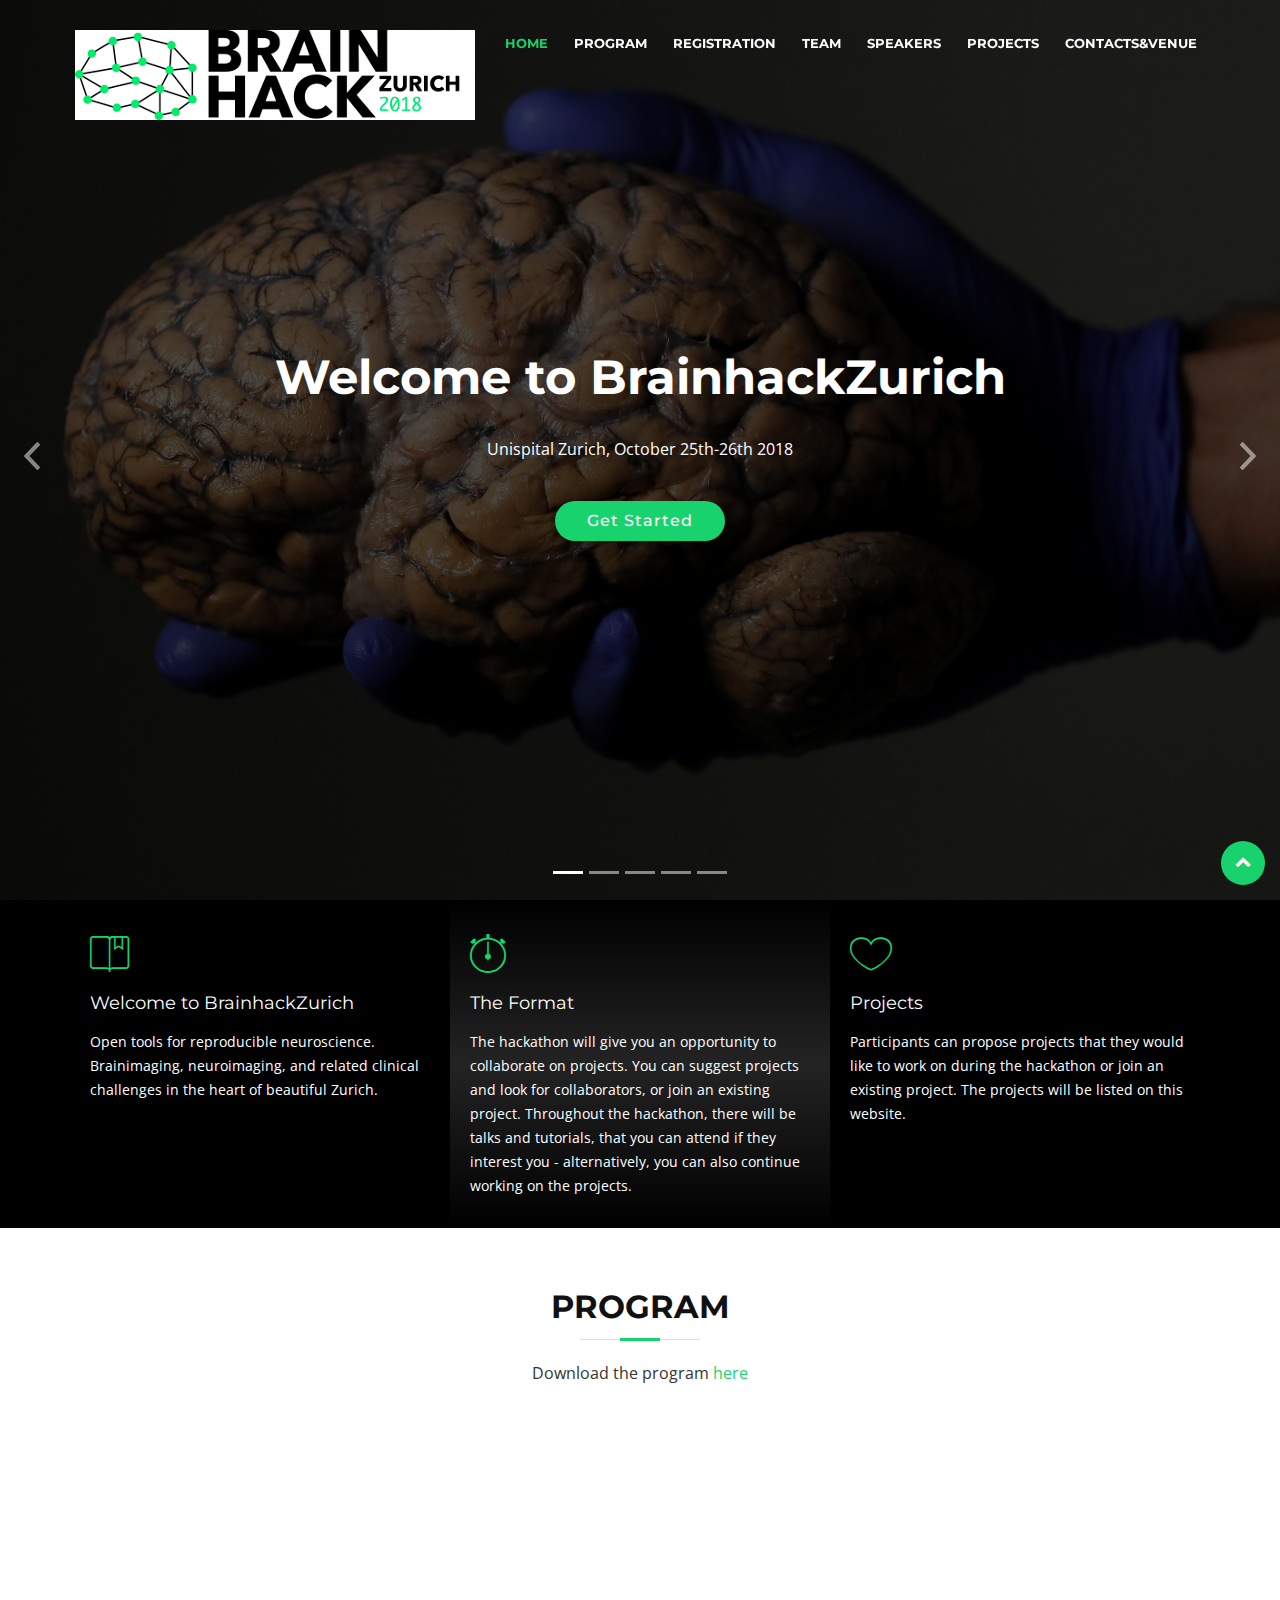
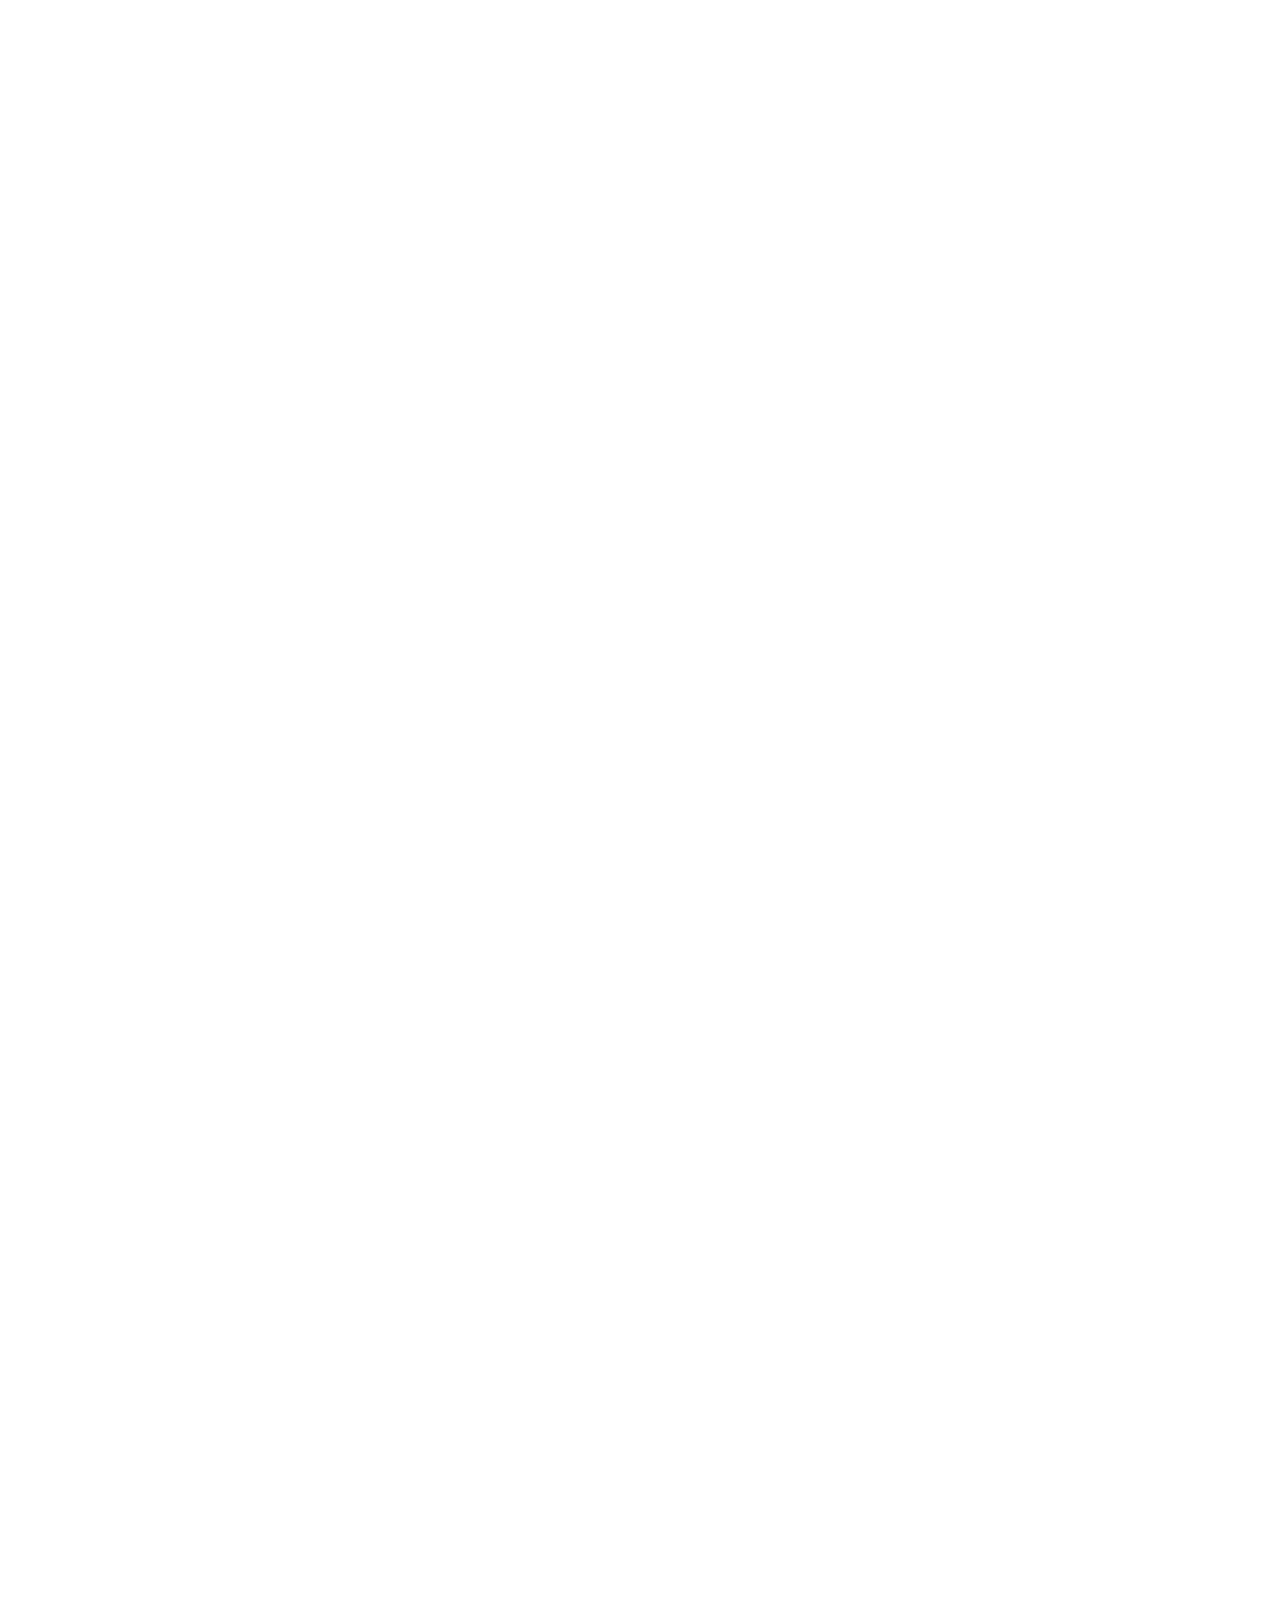
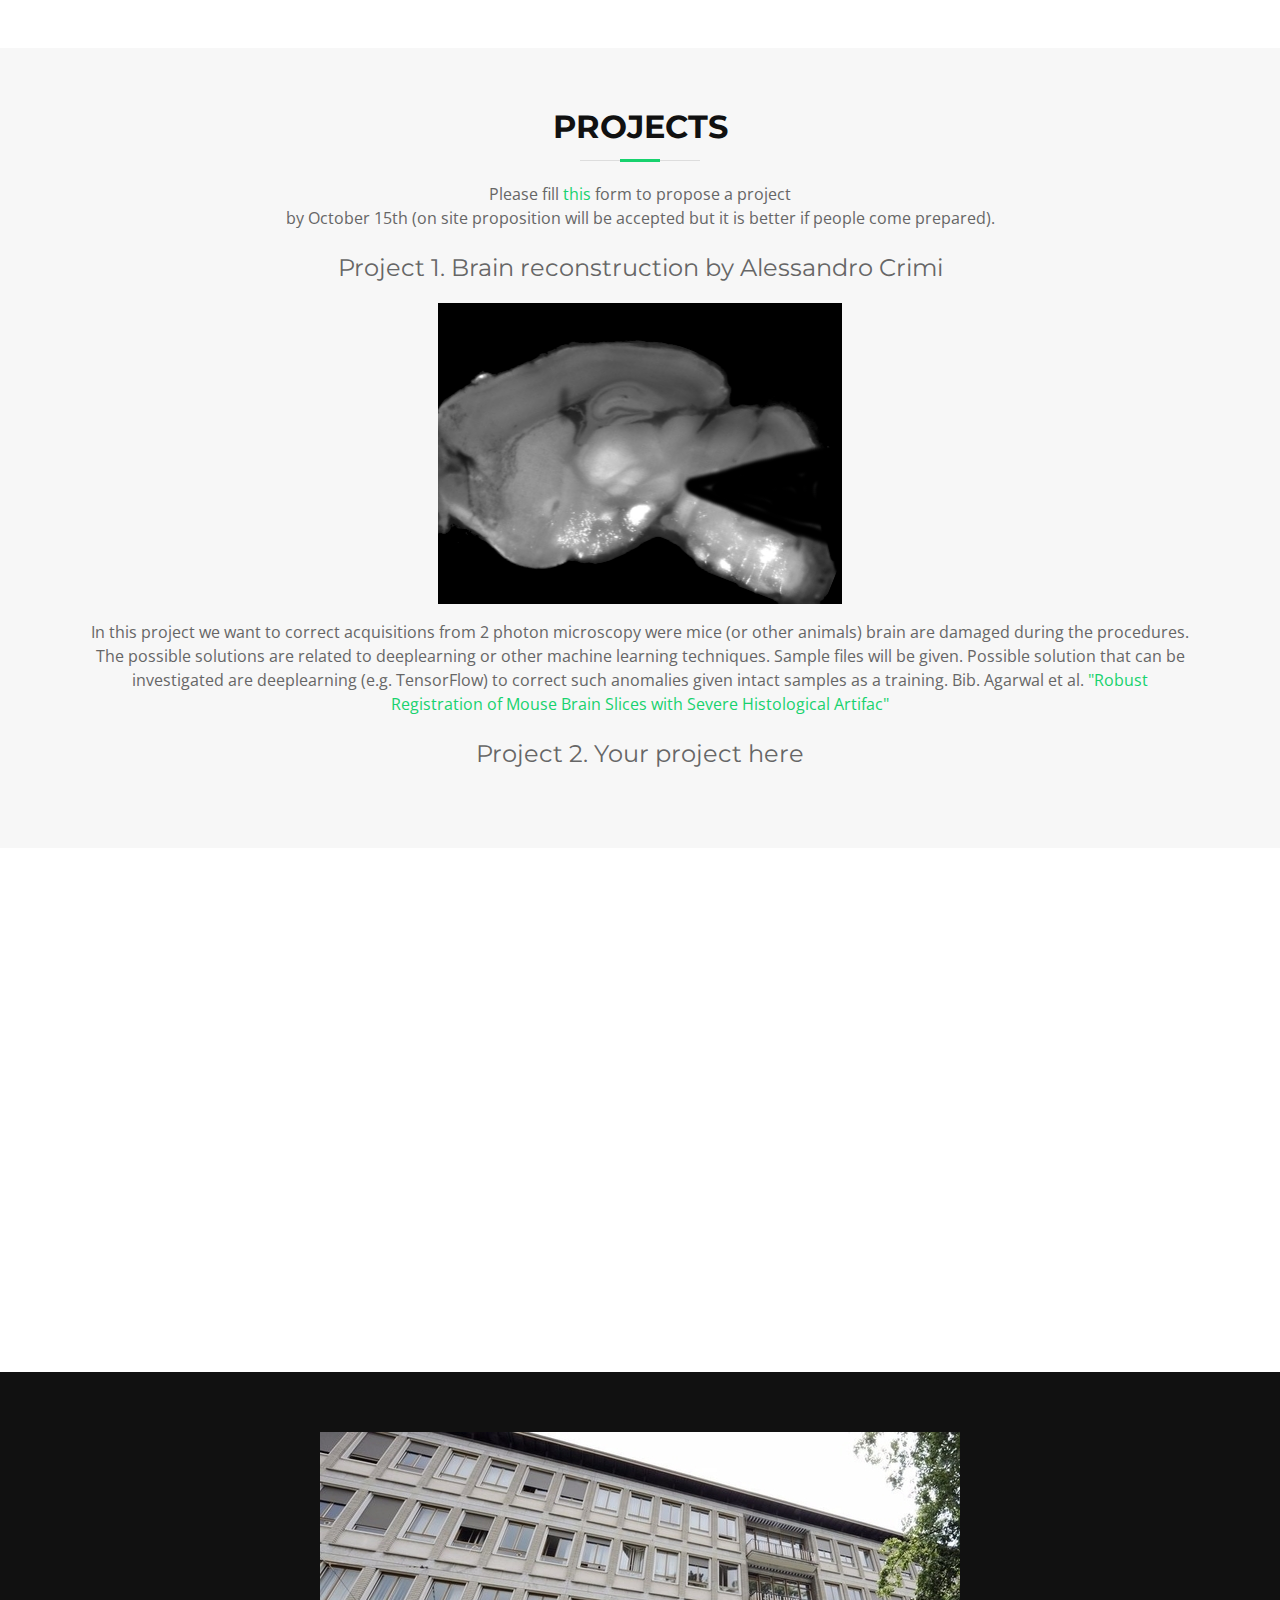
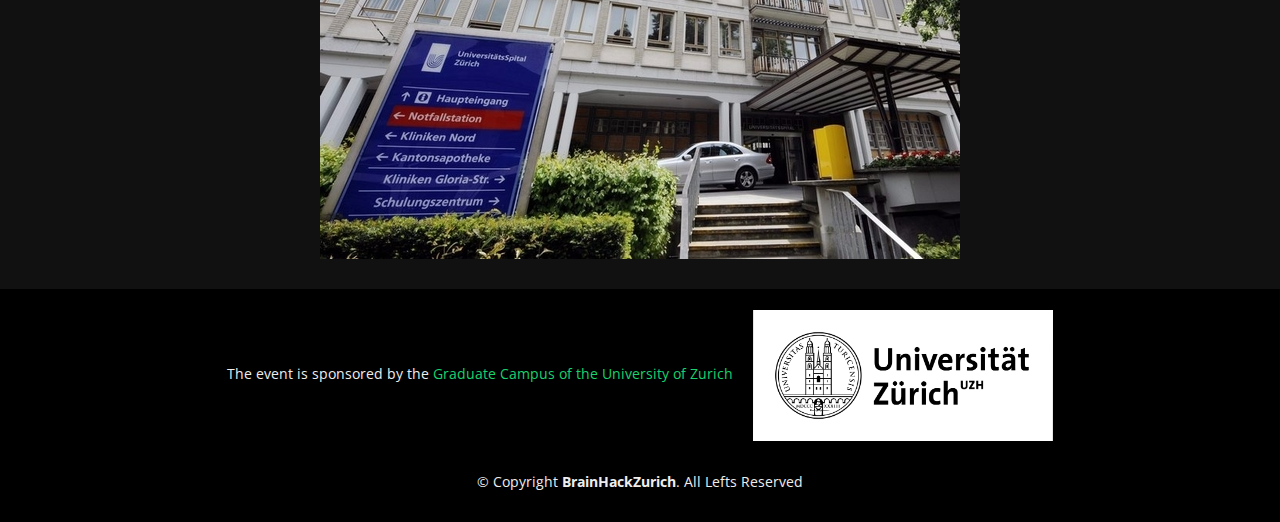
==== commit 0cb34d56: "Add files via upload" ====
--- a/index.html
+++ b/index.html
@@ -570,6 +570,9 @@
 
     <!--==========================
       Portfolio Section
+
+
+
     ============================-->
     <section id="portfolio"  class="section-bg" >
       <div class="container">
@@ -590,23 +593,16 @@
           </div>
         </div>
 -->
-        <div class="row portfolio-container">
-
-          <div class="col-lg-4 col-md-20 portfolio-item filter-app wow fadeInUp">
-            <div class="portfolio-wrap">
-              <figure>
+        
+<center>
+                         <figure>
+     <h4> Project 1. Brain reconstruction  by Alessandro Crimi </h4>
                 <img src="img/portfolio/brai_mice.png" class="img-fluid" alt="">
-                <a href="img/portfolio/brai_mice.png" data-lightbox="portfolio" data-title="Brain reconstruction" class="link-preview" title="Preview"><i class="ion ion-eye"></i></a>
-                <a href="img/portfolio/project1.html" target="_blank" class="link-details" title="More Details"><i class="ion ion-android-open"></i></a>
-              </figure>
-
-              <div class="portfolio-info">
-                <h4><a href="#">Brain reconstruction</a></h4>
-                <p>by Alessandro Crimi</p>
-                
-              </div>
-            </div>
-          </div>
+              </figure>        
+          In this project we want to correct acquisitions from 2 photon microscopy were mice (or other animals) brain are damaged during the procedures. The possible solutions are related to deeplearning or other machine learning techniques. Sample files will be given. Possible solution that can be investigated are deeplearning (e.g. TensorFlow) to correct such anomalies given intact samples as a training. Bib. Agarwal et al. <a href="https://www.ics.uci.edu/~agarwal/ICVGIP_paper_2016.pdf" target="_blank"> "Robust Registration of Mouse Brain Slices with Severe Histological Artifac"  </a>
+<br><br>
+
+<h4> Project 2. Your project here</h4>
  <!--
           <div class="col-lg-4 col-md-6 portfolio-item filter-web wow fadeInUp" data-wow-delay="0.1s">
             <div class="portfolio-wrap">
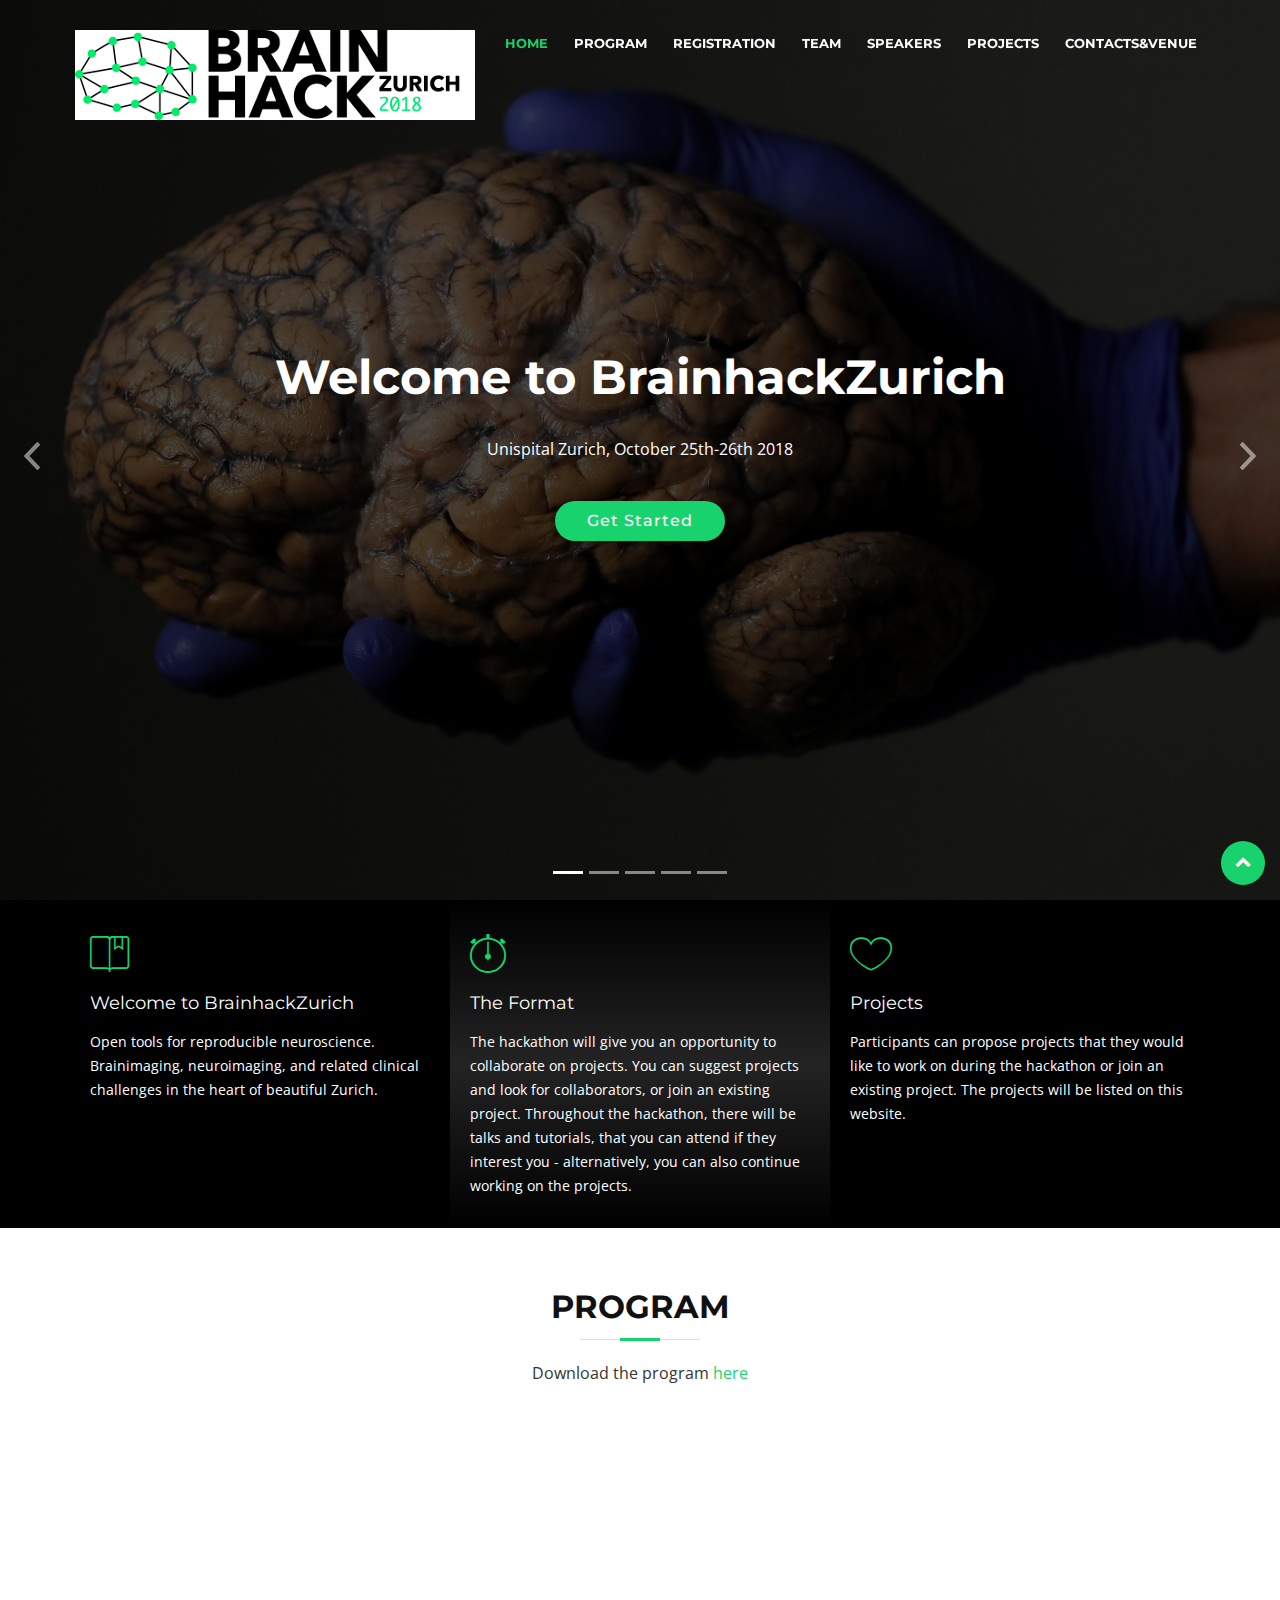
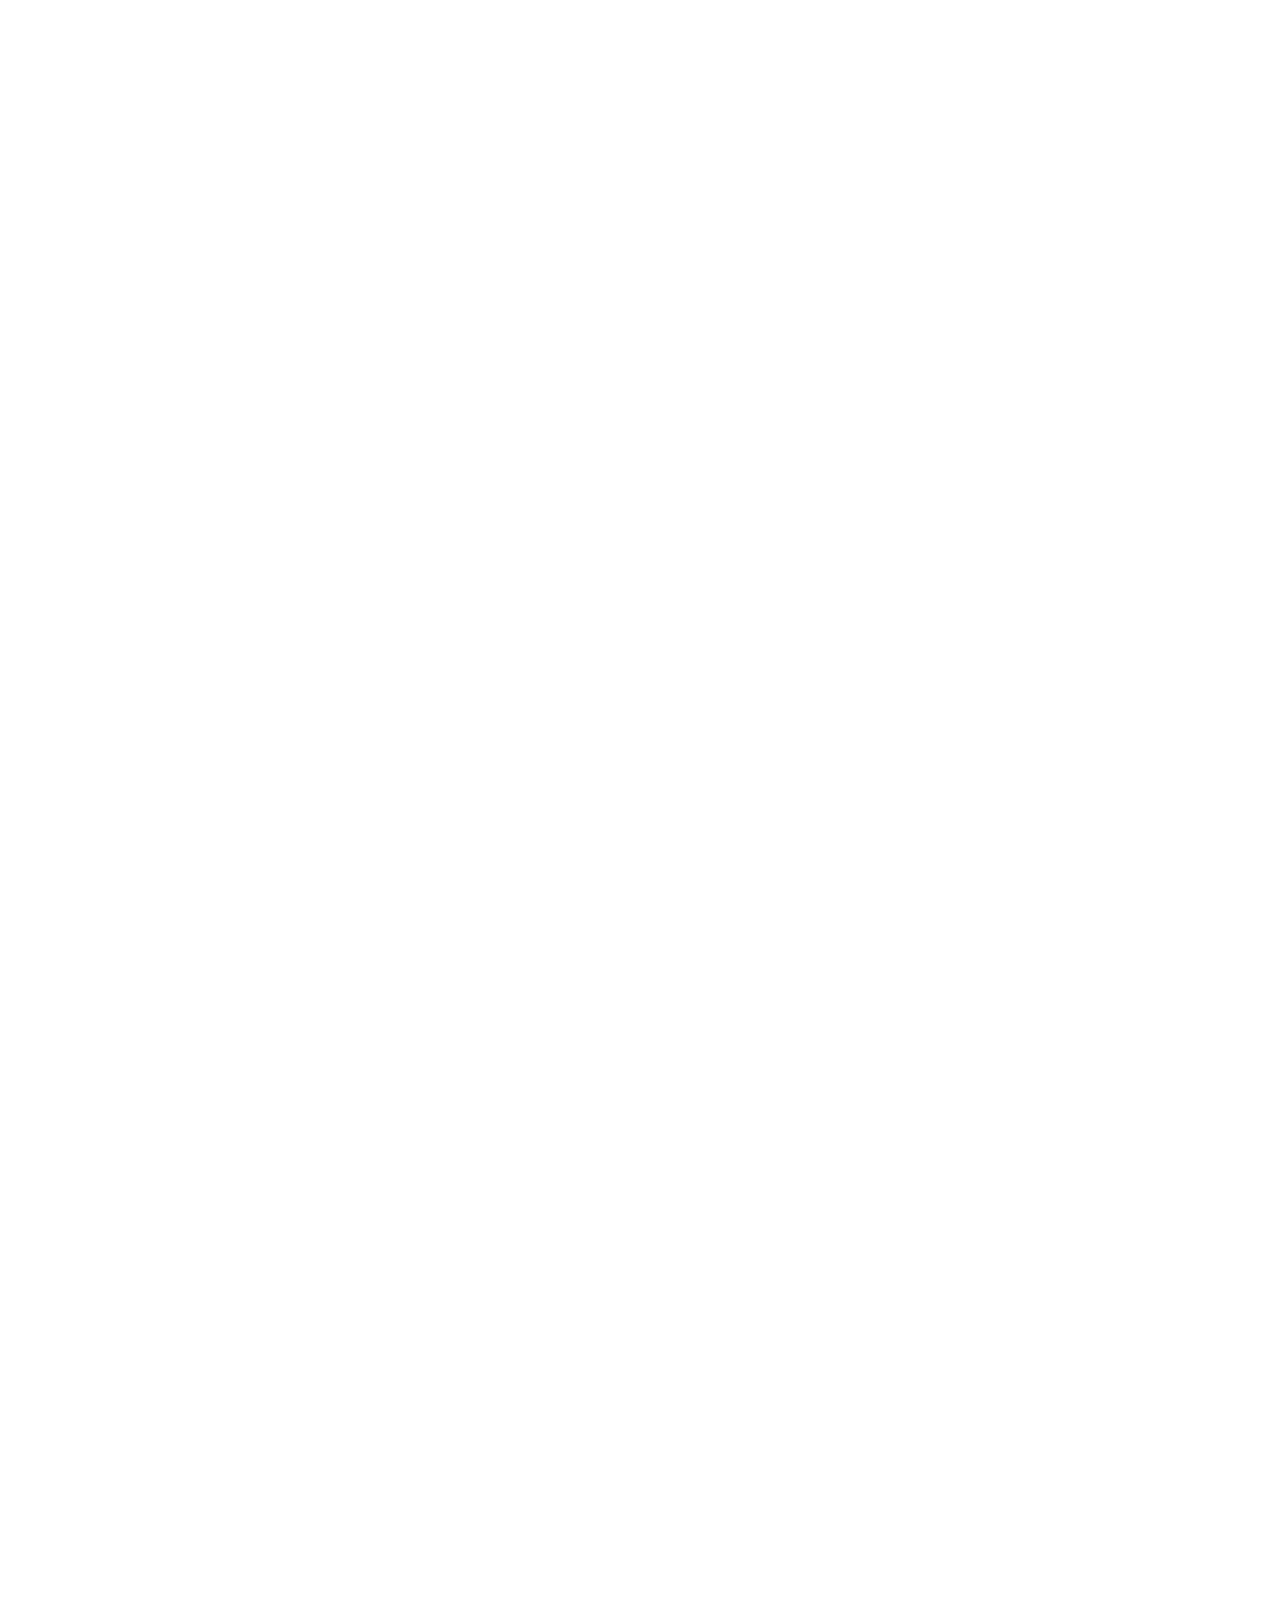
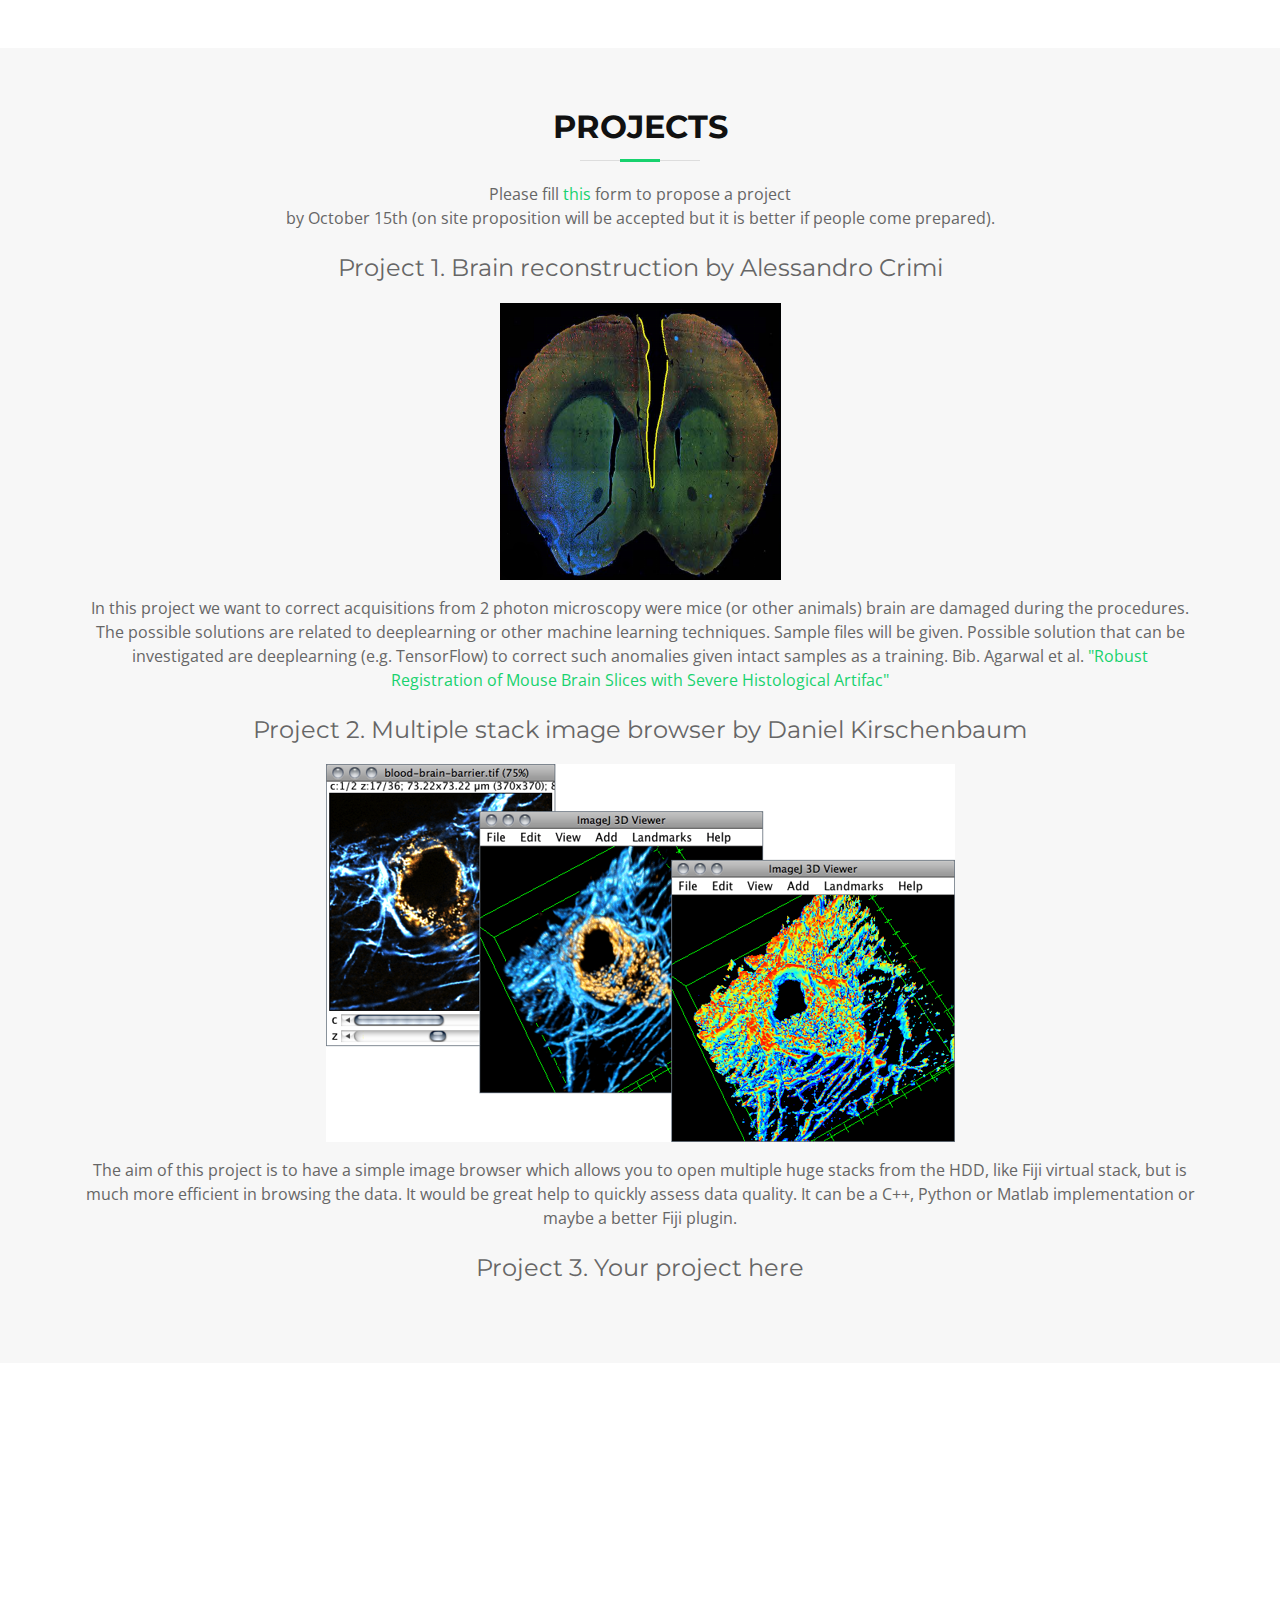
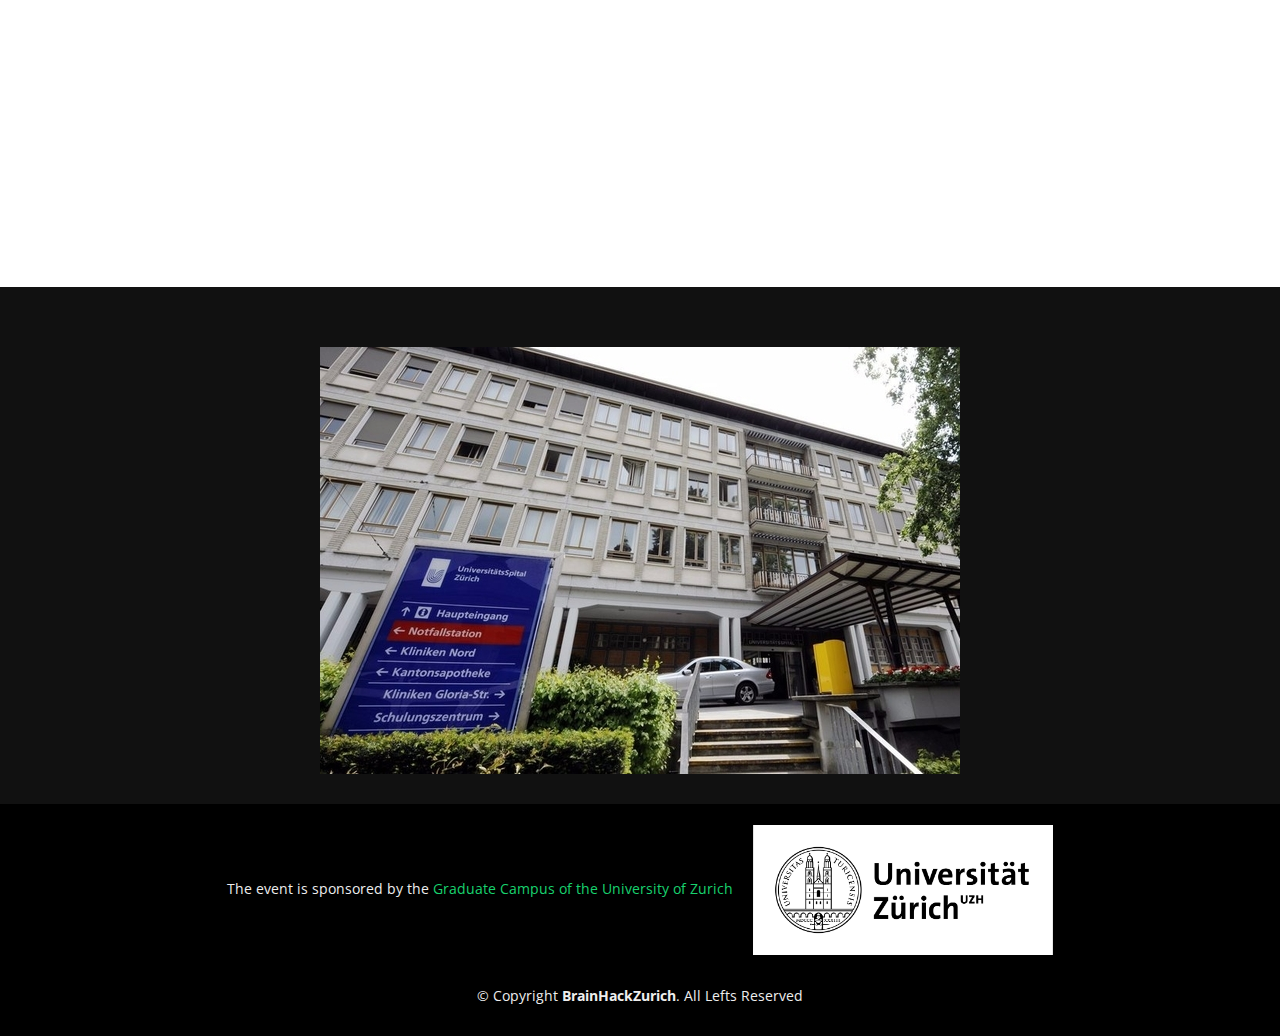
==== commit f08e44de: "Add files via upload" ====
--- a/index.html
+++ b/index.html
@@ -602,7 +602,16 @@
           In this project we want to correct acquisitions from 2 photon microscopy were mice (or other animals) brain are damaged during the procedures. The possible solutions are related to deeplearning or other machine learning techniques. Sample files will be given. Possible solution that can be investigated are deeplearning (e.g. TensorFlow) to correct such anomalies given intact samples as a training. Bib. Agarwal et al. <a href="https://www.ics.uci.edu/~agarwal/ICVGIP_paper_2016.pdf" target="_blank"> "Robust Registration of Mouse Brain Slices with Severe Histological Artifac"  </a>
 <br><br>
 
-<h4> Project 2. Your project here</h4>
+
+                         <figure>
+     <h4>  Project 2. Multiple stack image browser by Daniel Kirschenbaum</h4>
+                <img src="img/portfolio/3Dviewer.png" class="img-fluid" alt="">
+              </figure>      
+The aim of this project is to have  a simple image browser which allows you to open multiple huge stacks from the HDD, like Fiji virtual stack, but is much more efficient in browsing the data.  
+It would be great help to quickly assess data quality. It can be a C++, Python or Matlab implementation or maybe a better Fiji plugin.
+<br><br>
+
+<h4> Project 3. Your project here</h4>
  <!--
           <div class="col-lg-4 col-md-6 portfolio-item filter-web wow fadeInUp" data-wow-delay="0.1s">
             <div class="portfolio-wrap">
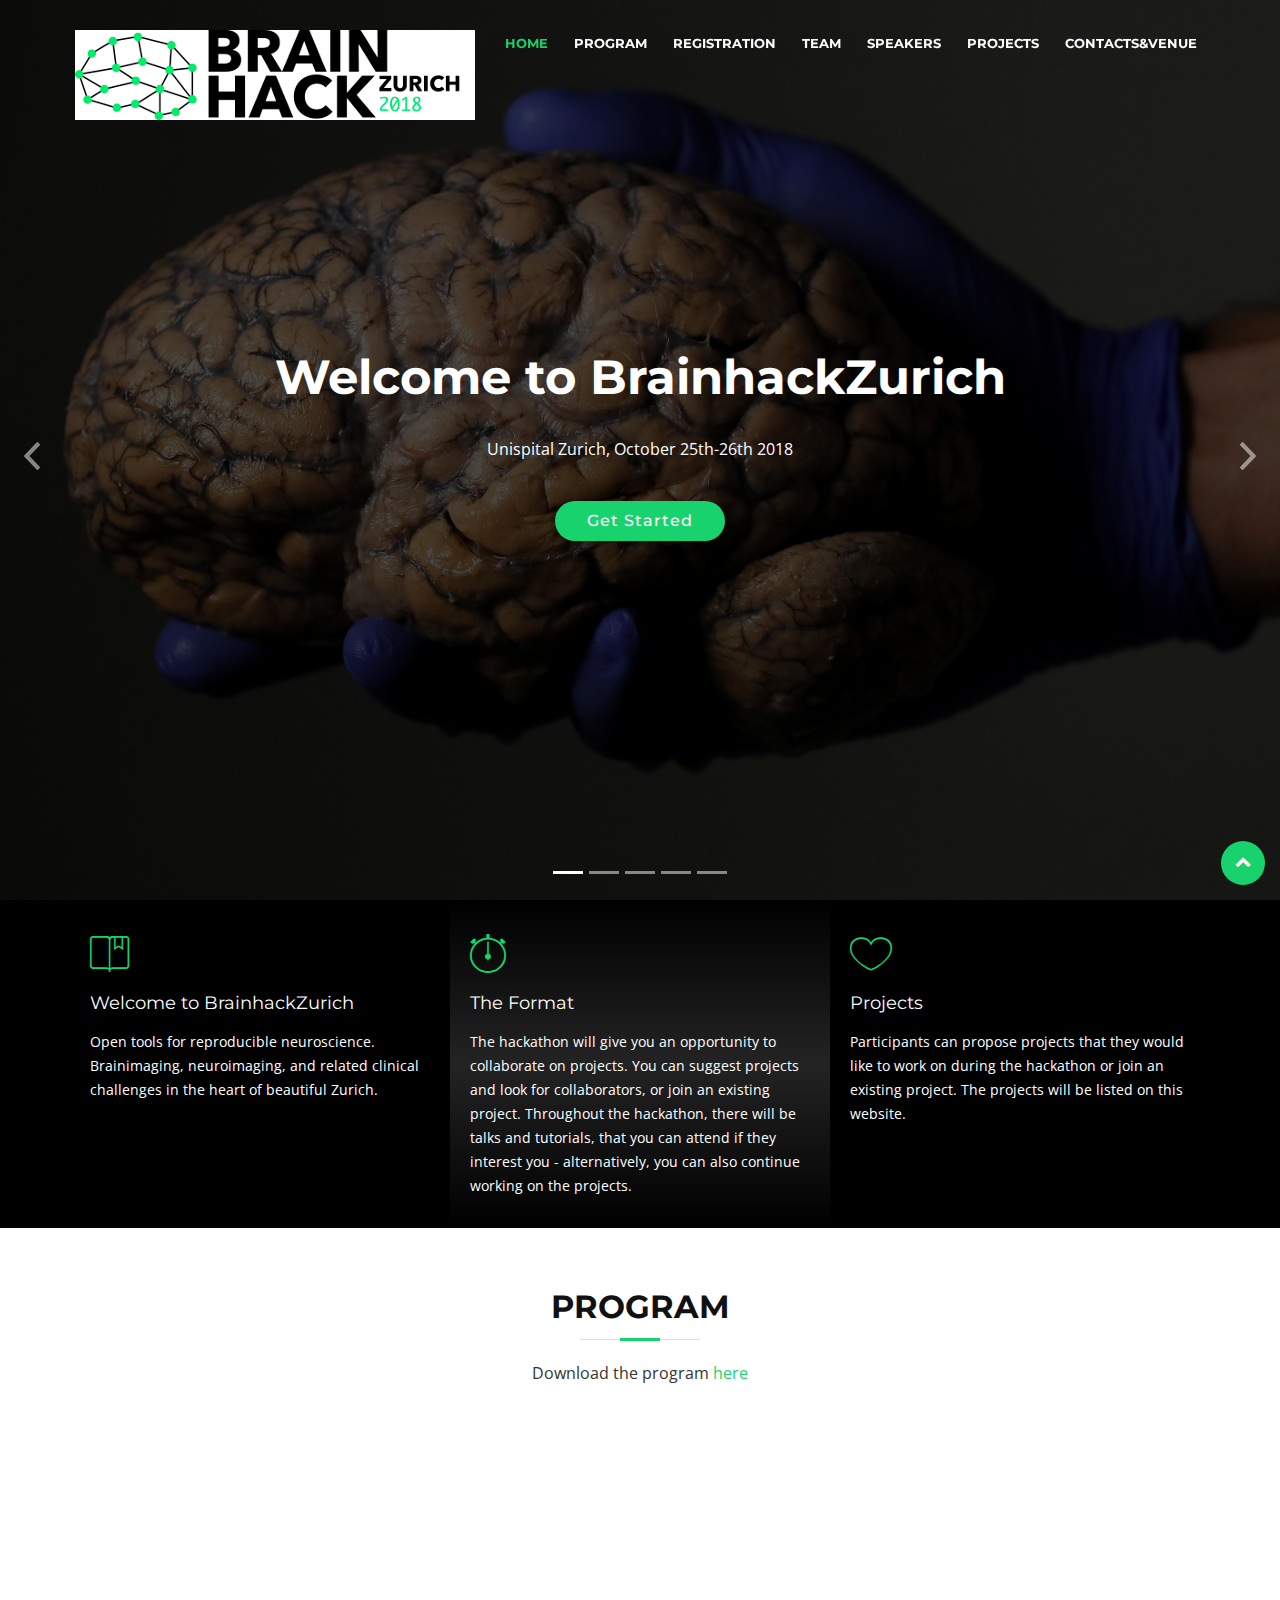
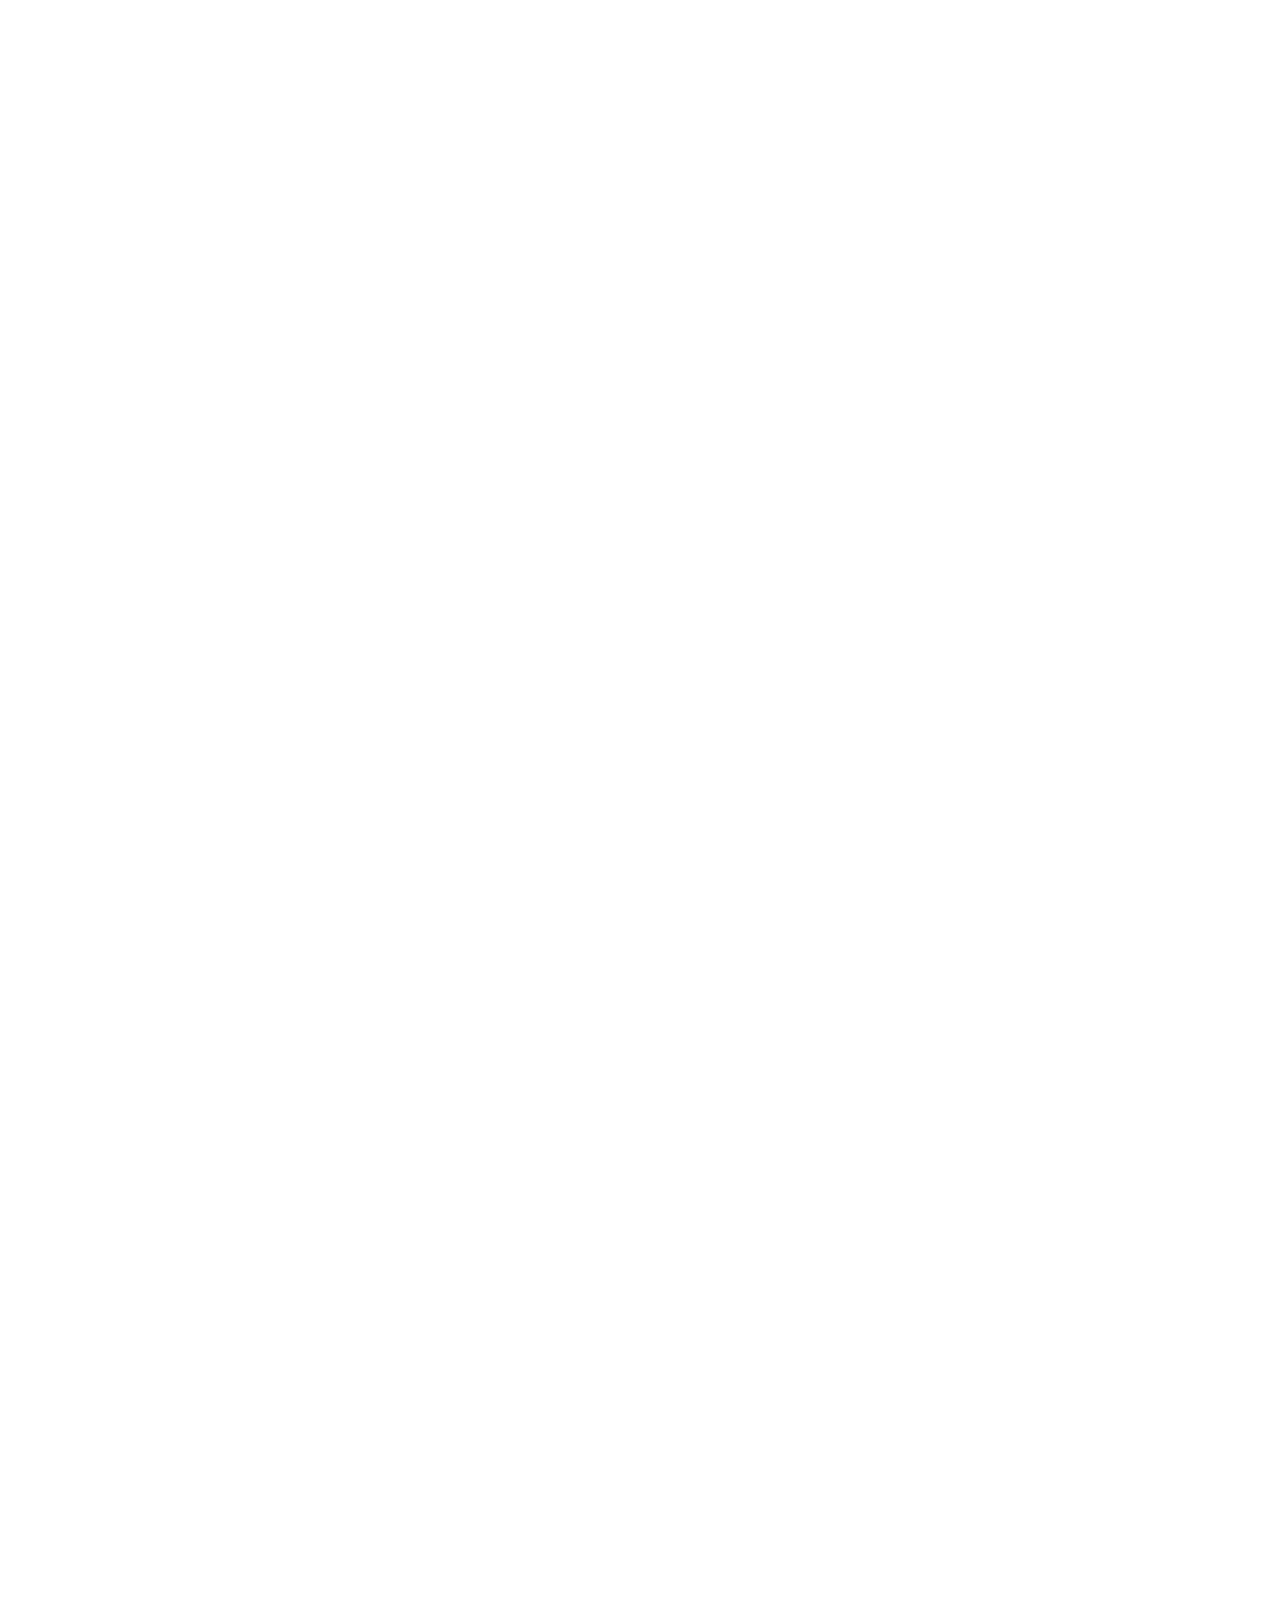
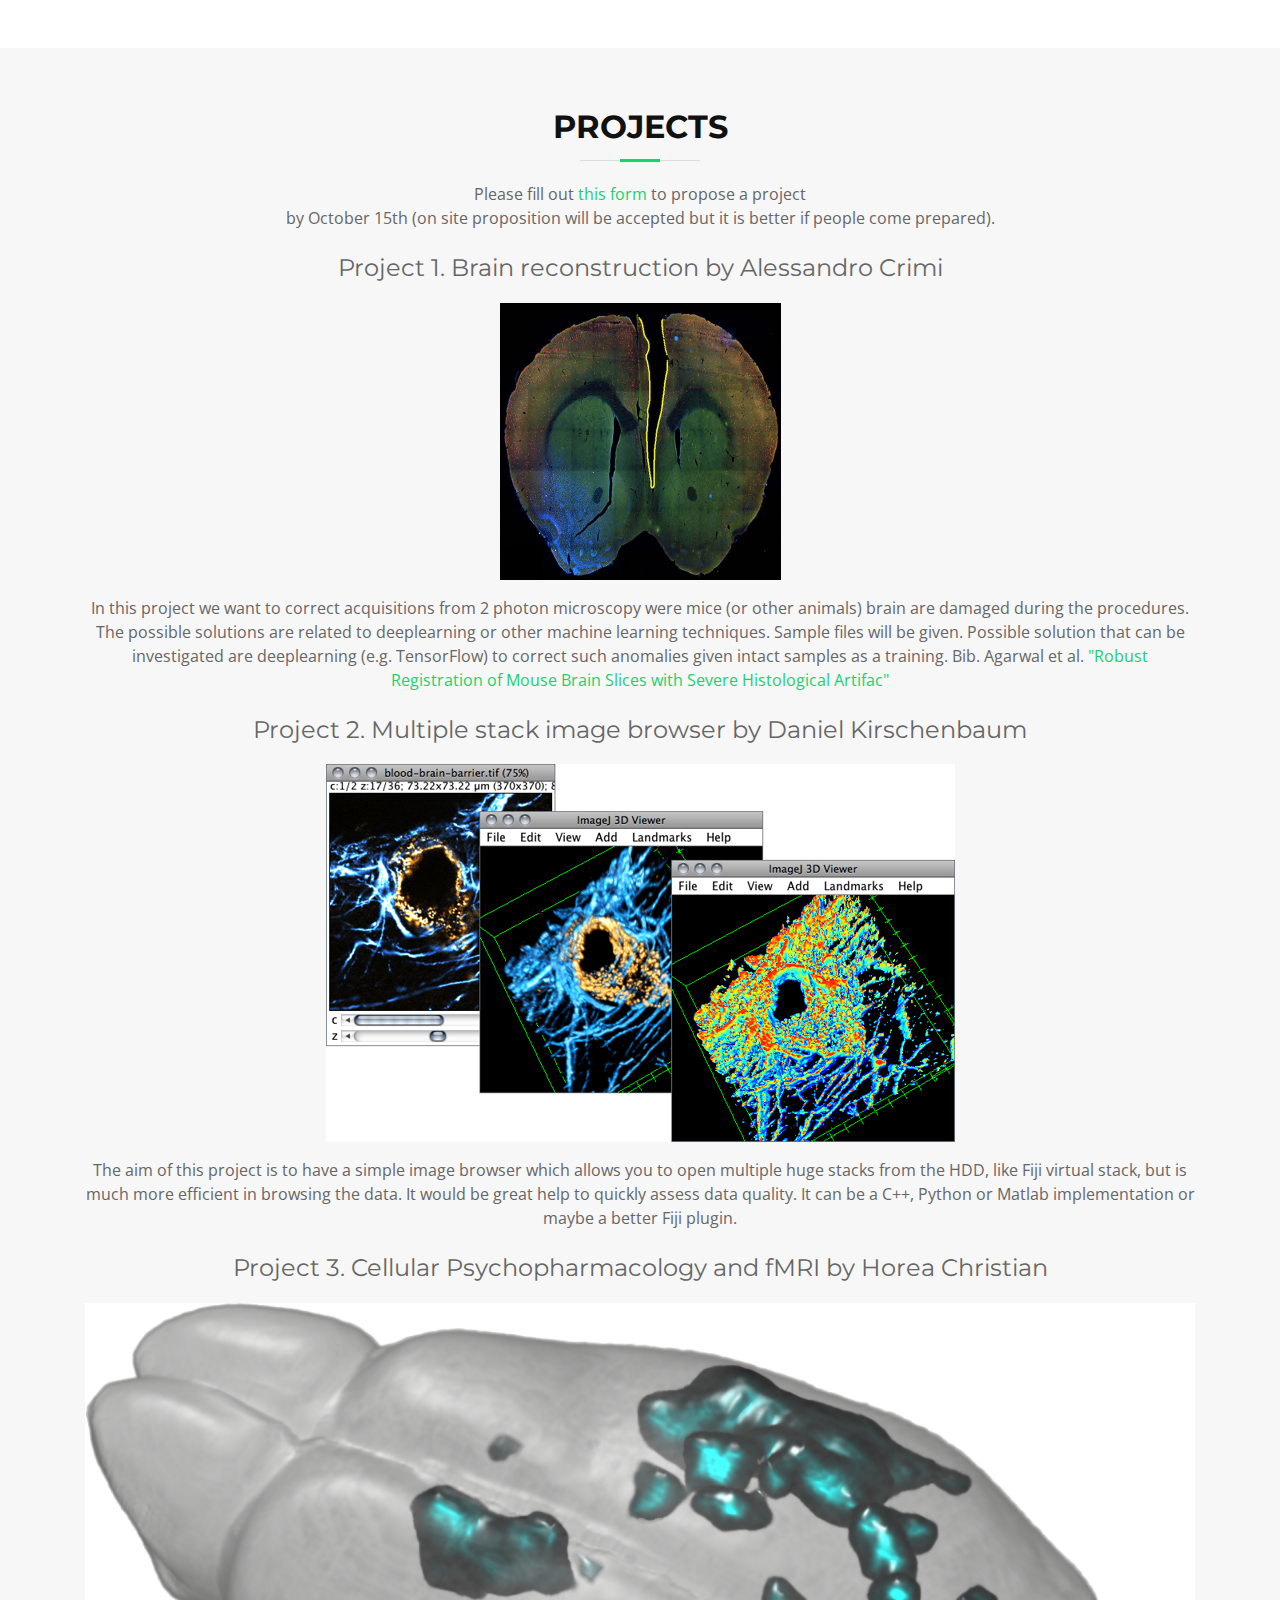
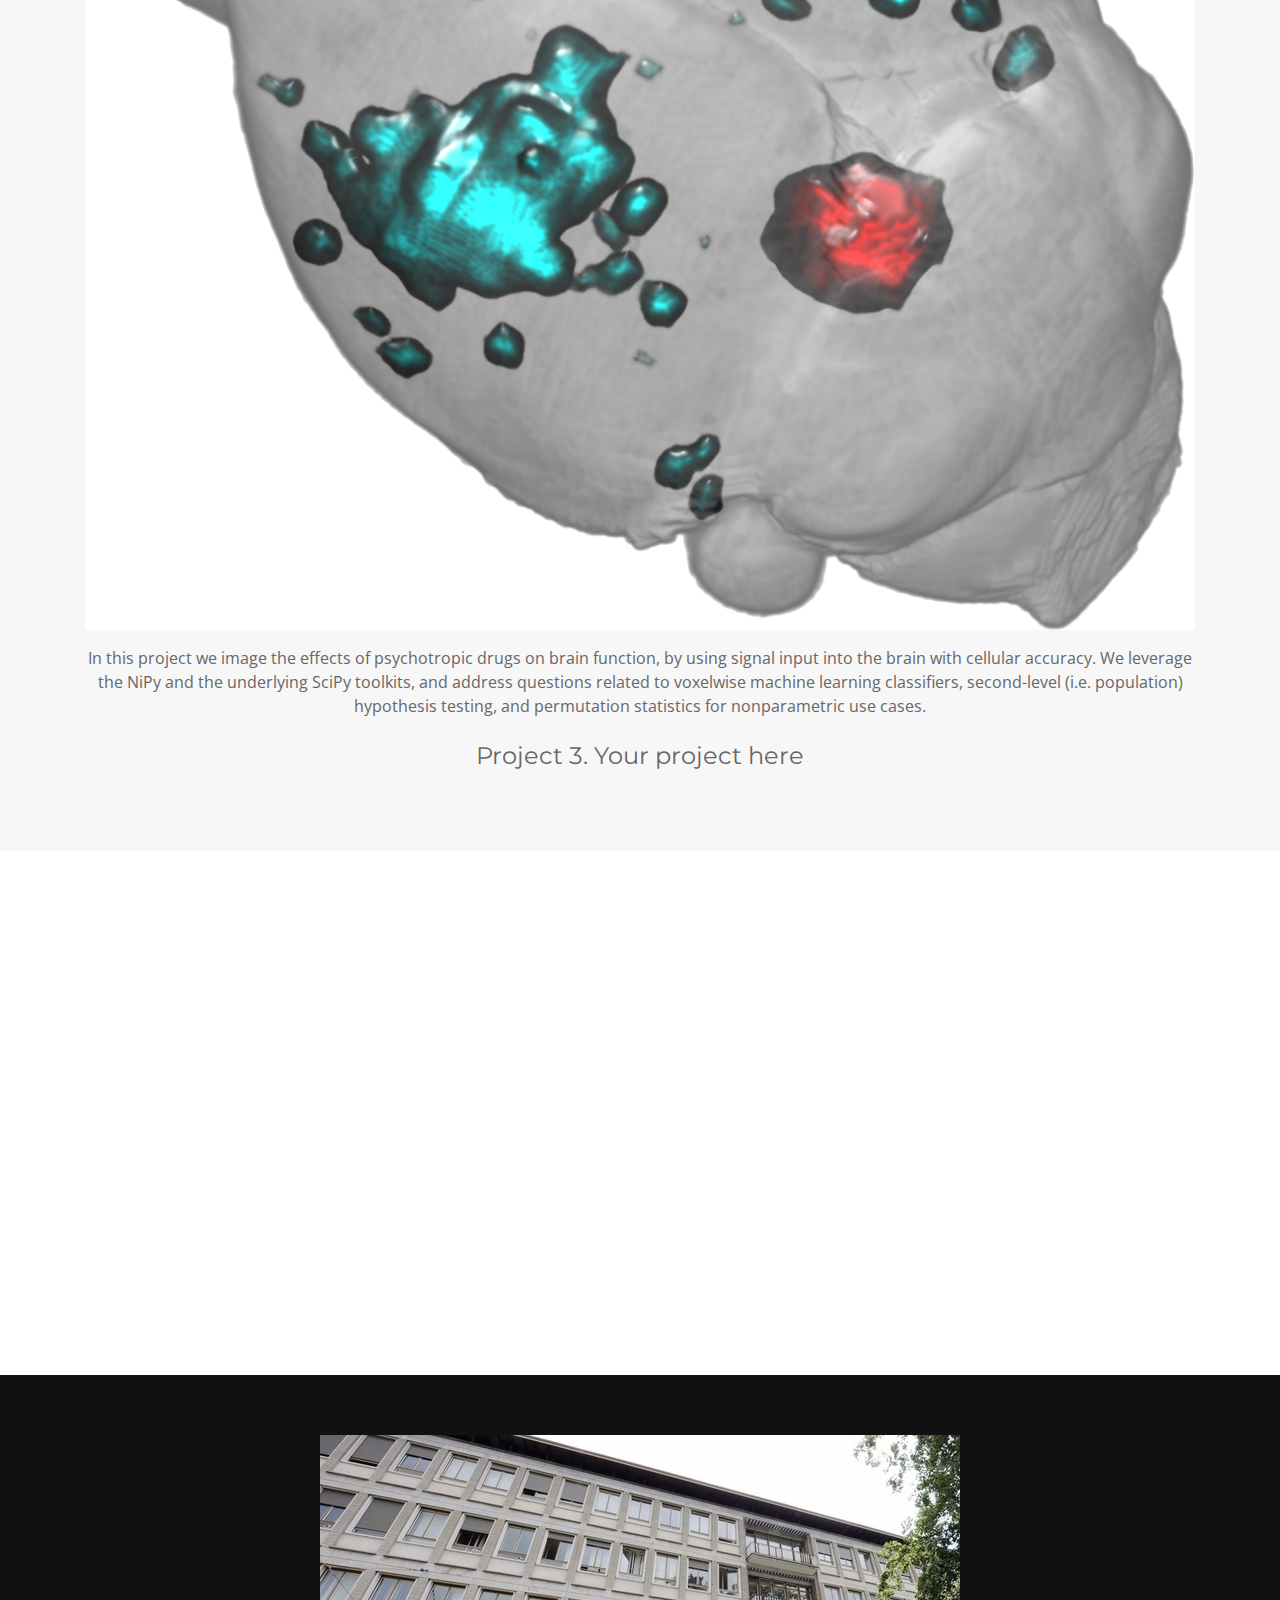
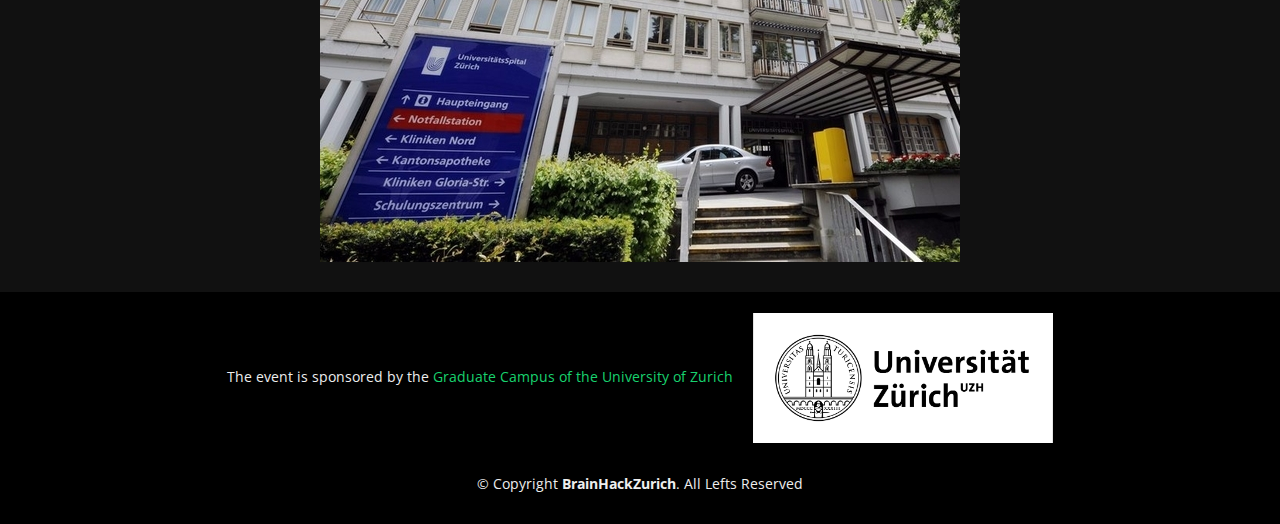
==== commit 01daac28: "New project and small fixes" ====
--- a/index.html
+++ b/index.html
@@ -437,7 +437,7 @@
                   <span>ETH-Zurich</span>
                   <div class="social">
                     <a href="https://twitter.com/TheChymera" target="_blank"><i class="fa fa-twitter"></i></a>
-                
+                    <a href="https://www.facebook.com/horea.christian/" target="_blank"><i class="fa fa-facebook" ></i></a>
                   </div>
                 </div>
               </div>
@@ -474,7 +474,7 @@
       <div class="container">
         <div class="section-header wow fadeInUp">
           <h3>Speakers</h3>
-          <p>Worldwide known experts.</p>
+          <p>Globally renowned experts.</p>
         </div>
 
         <div class="row">
@@ -580,7 +580,7 @@
         <header class="section-header">
           <h3 class="section-title">Projects</h3>
         </header>
-         <center>    Please fill <a href="https://docs.google.com/forms/d/e/1FAIpQLSdHIS9exp80noRu68NVmVupTcAPTpYENm_RYJhTEcM5UN24nw/viewform" target="_blank"> this</a> form to propose a project <br> by October 15th (on site proposition will be accepted but it is better 
+         <center>    Please fill out <a href="https://docs.google.com/forms/d/e/1FAIpQLSdHIS9exp80noRu68NVmVupTcAPTpYENm_RYJhTEcM5UN24nw/viewform" target="_blank"> this form</a> to propose a project <br> by October 15th (on site proposition will be accepted but it is better
 if people come prepared).</center><br>
     <!--    <div class="row">
           <div class="col-lg-2">
@@ -601,8 +601,6 @@
               </figure>        
           In this project we want to correct acquisitions from 2 photon microscopy were mice (or other animals) brain are damaged during the procedures. The possible solutions are related to deeplearning or other machine learning techniques. Sample files will be given. Possible solution that can be investigated are deeplearning (e.g. TensorFlow) to correct such anomalies given intact samples as a training. Bib. Agarwal et al. <a href="https://www.ics.uci.edu/~agarwal/ICVGIP_paper_2016.pdf" target="_blank"> "Robust Registration of Mouse Brain Slices with Severe Histological Artifac"  </a>
 <br><br>
-
-
                          <figure>
      <h4>  Project 2. Multiple stack image browser by Daniel Kirschenbaum</h4>
                 <img src="img/portfolio/3Dviewer.png" class="img-fluid" alt="">
@@ -610,6 +608,13 @@
 The aim of this project is to have  a simple image browser which allows you to open multiple huge stacks from the HDD, like Fiji virtual stack, but is much more efficient in browsing the data.  
 It would be great help to quickly assess data quality. It can be a C++, Python or Matlab implementation or maybe a better Fiji plugin.
 <br><br>
+                         <figure>
+     <h4> Project 3. Cellular Psychopharmacology and fMRI  by Horea Christian</h4>
+                <img src="img/portfolio/fmri.png" class="img-fluid" alt="Fouse fMRI">
+              </figure>
+          In this project we image the effects of psychotropic drugs on brain function, by using signal input into the brain with cellular accuracy. We leverage the NiPy and the underlying SciPy toolkits, and address questions related to voxelwise machine learning classifiers, second-level (i.e. population) hypothesis testing, and permutation statistics for nonparametric use cases.
+<br><br>
+
 
 <h4> Project 3. Your project here</h4>
  <!--
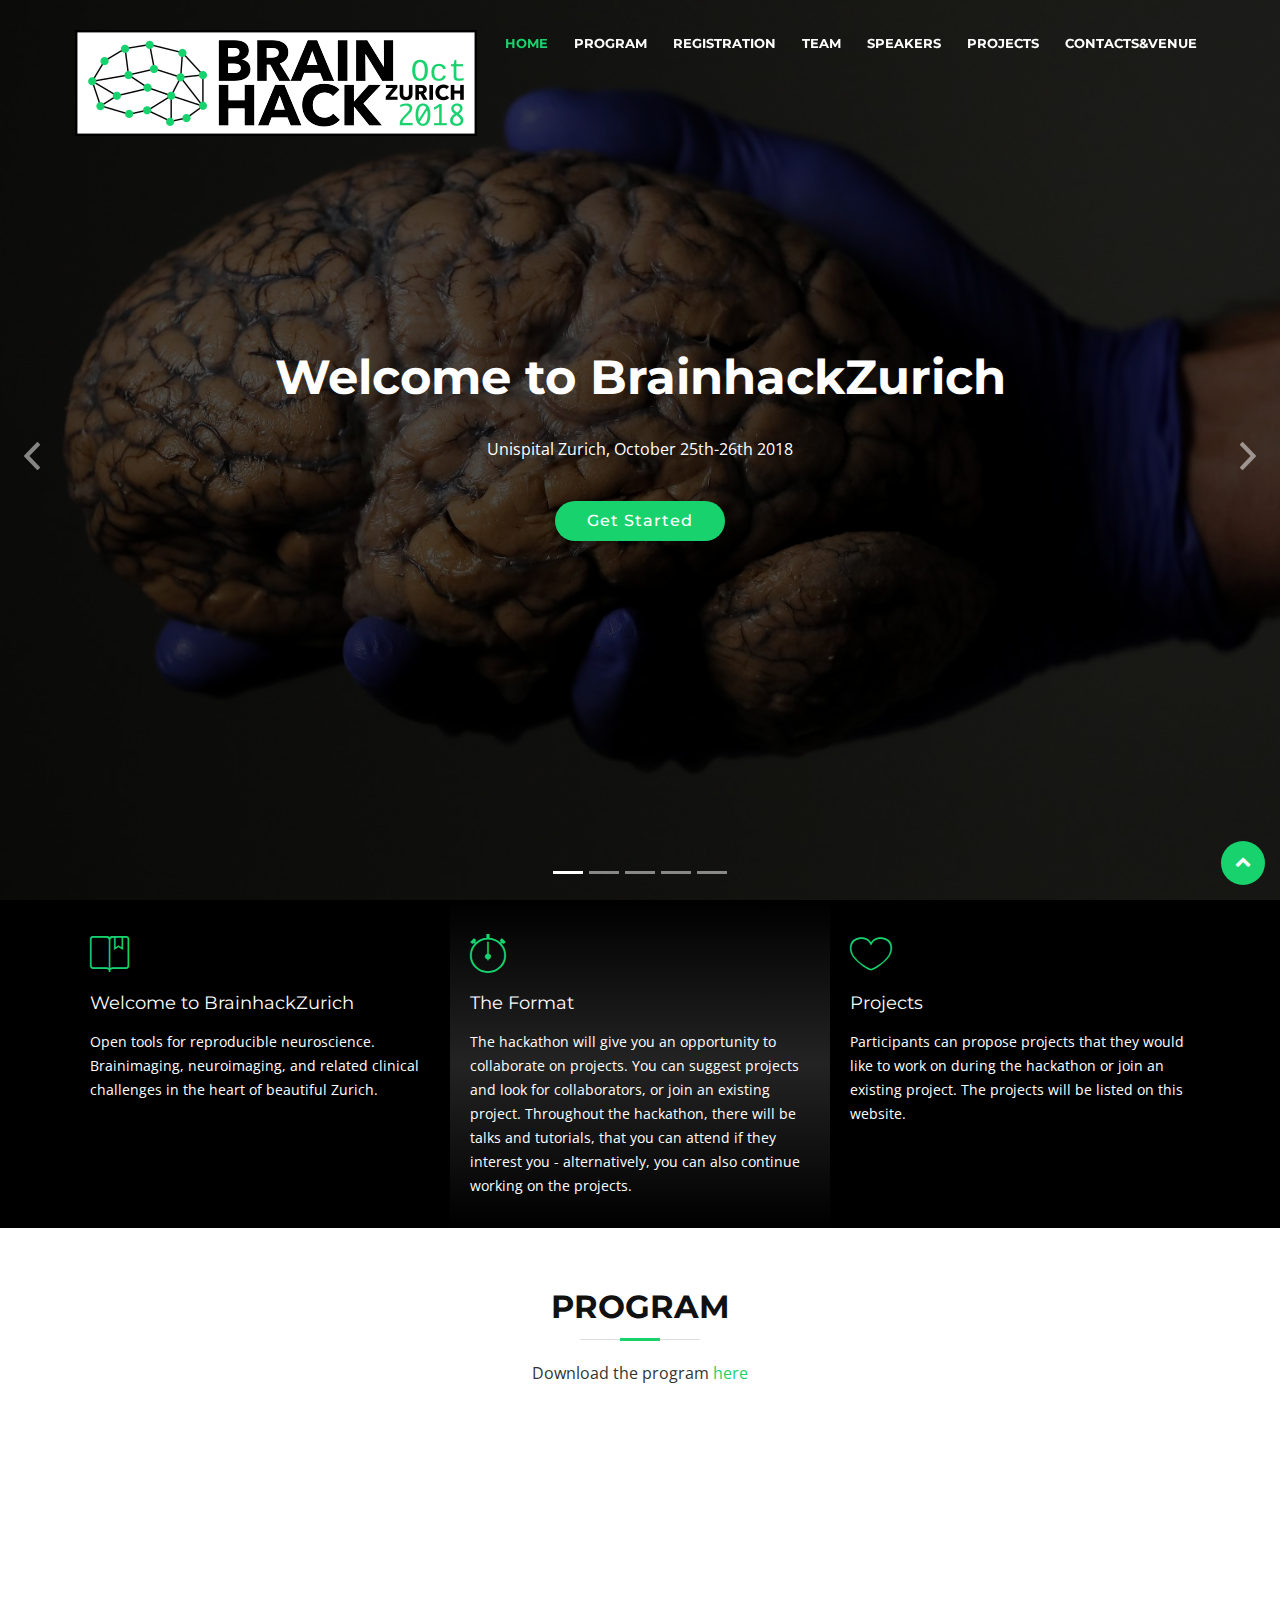
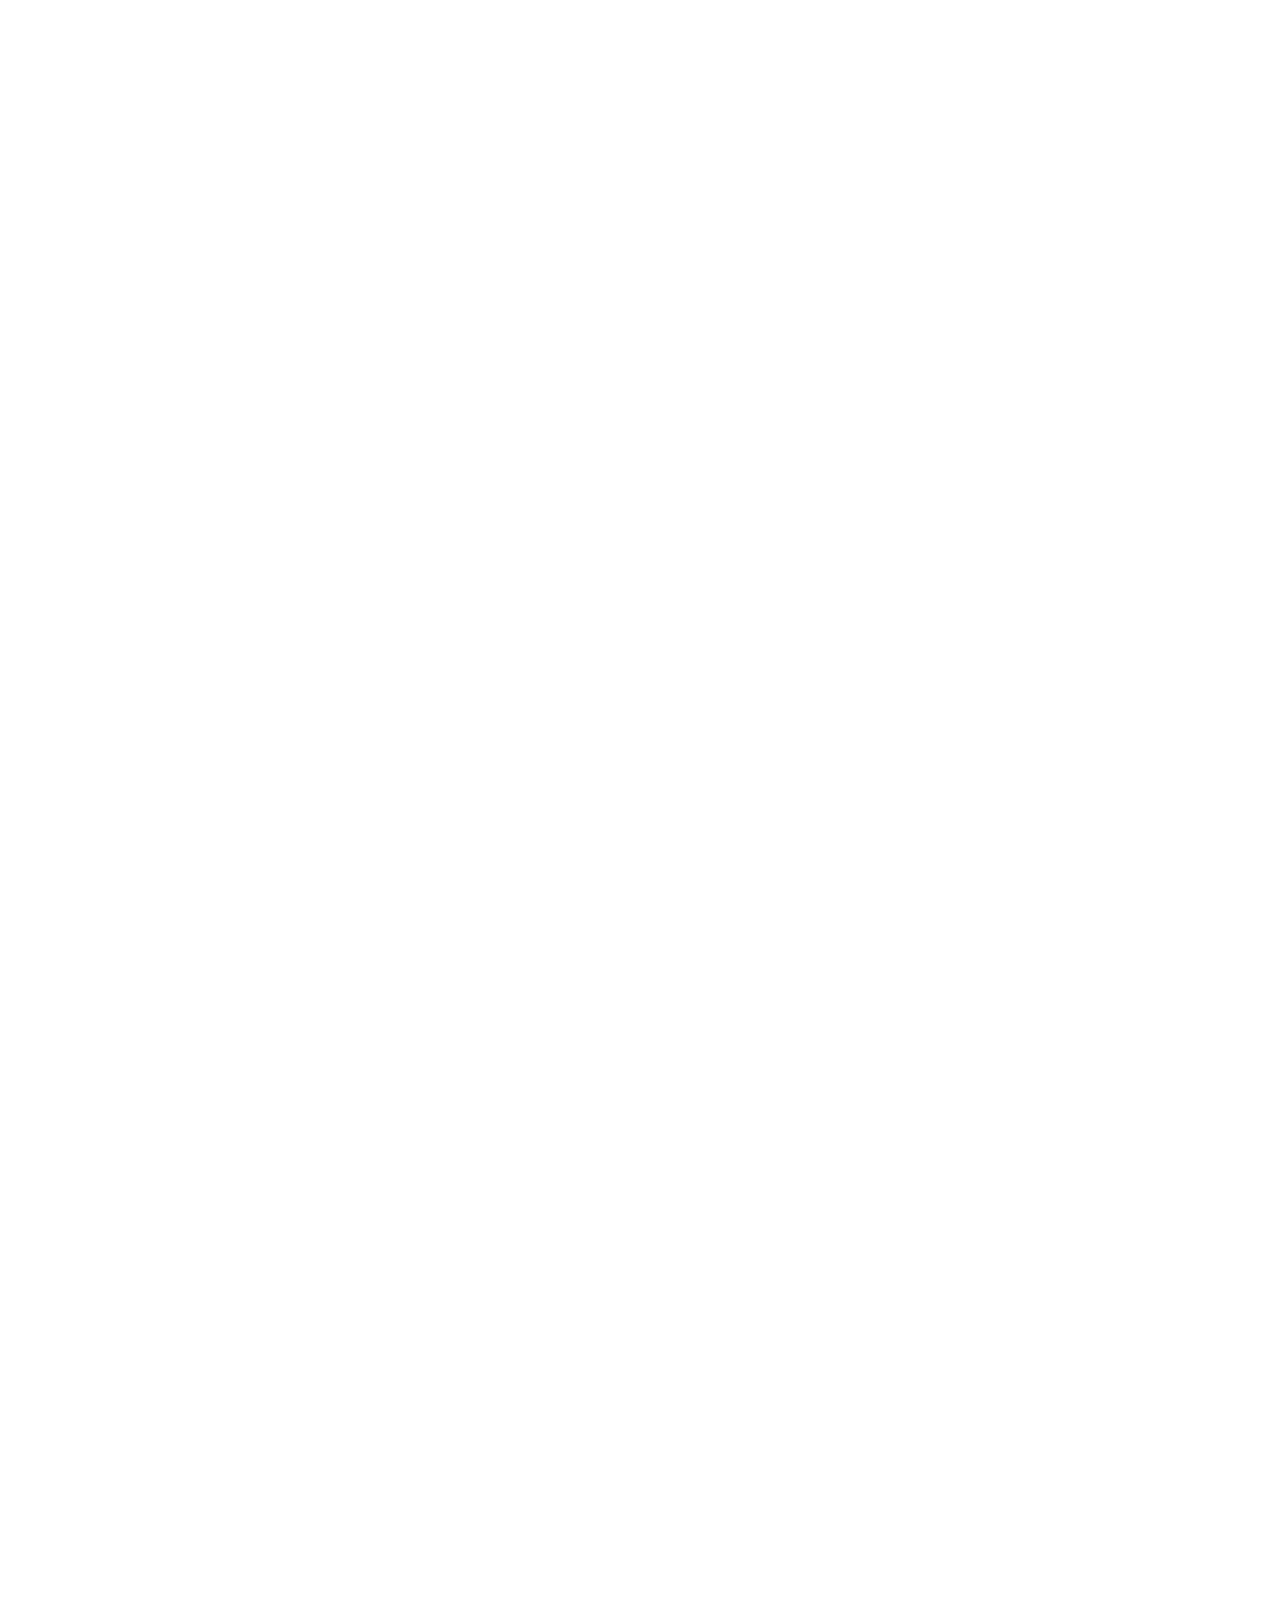
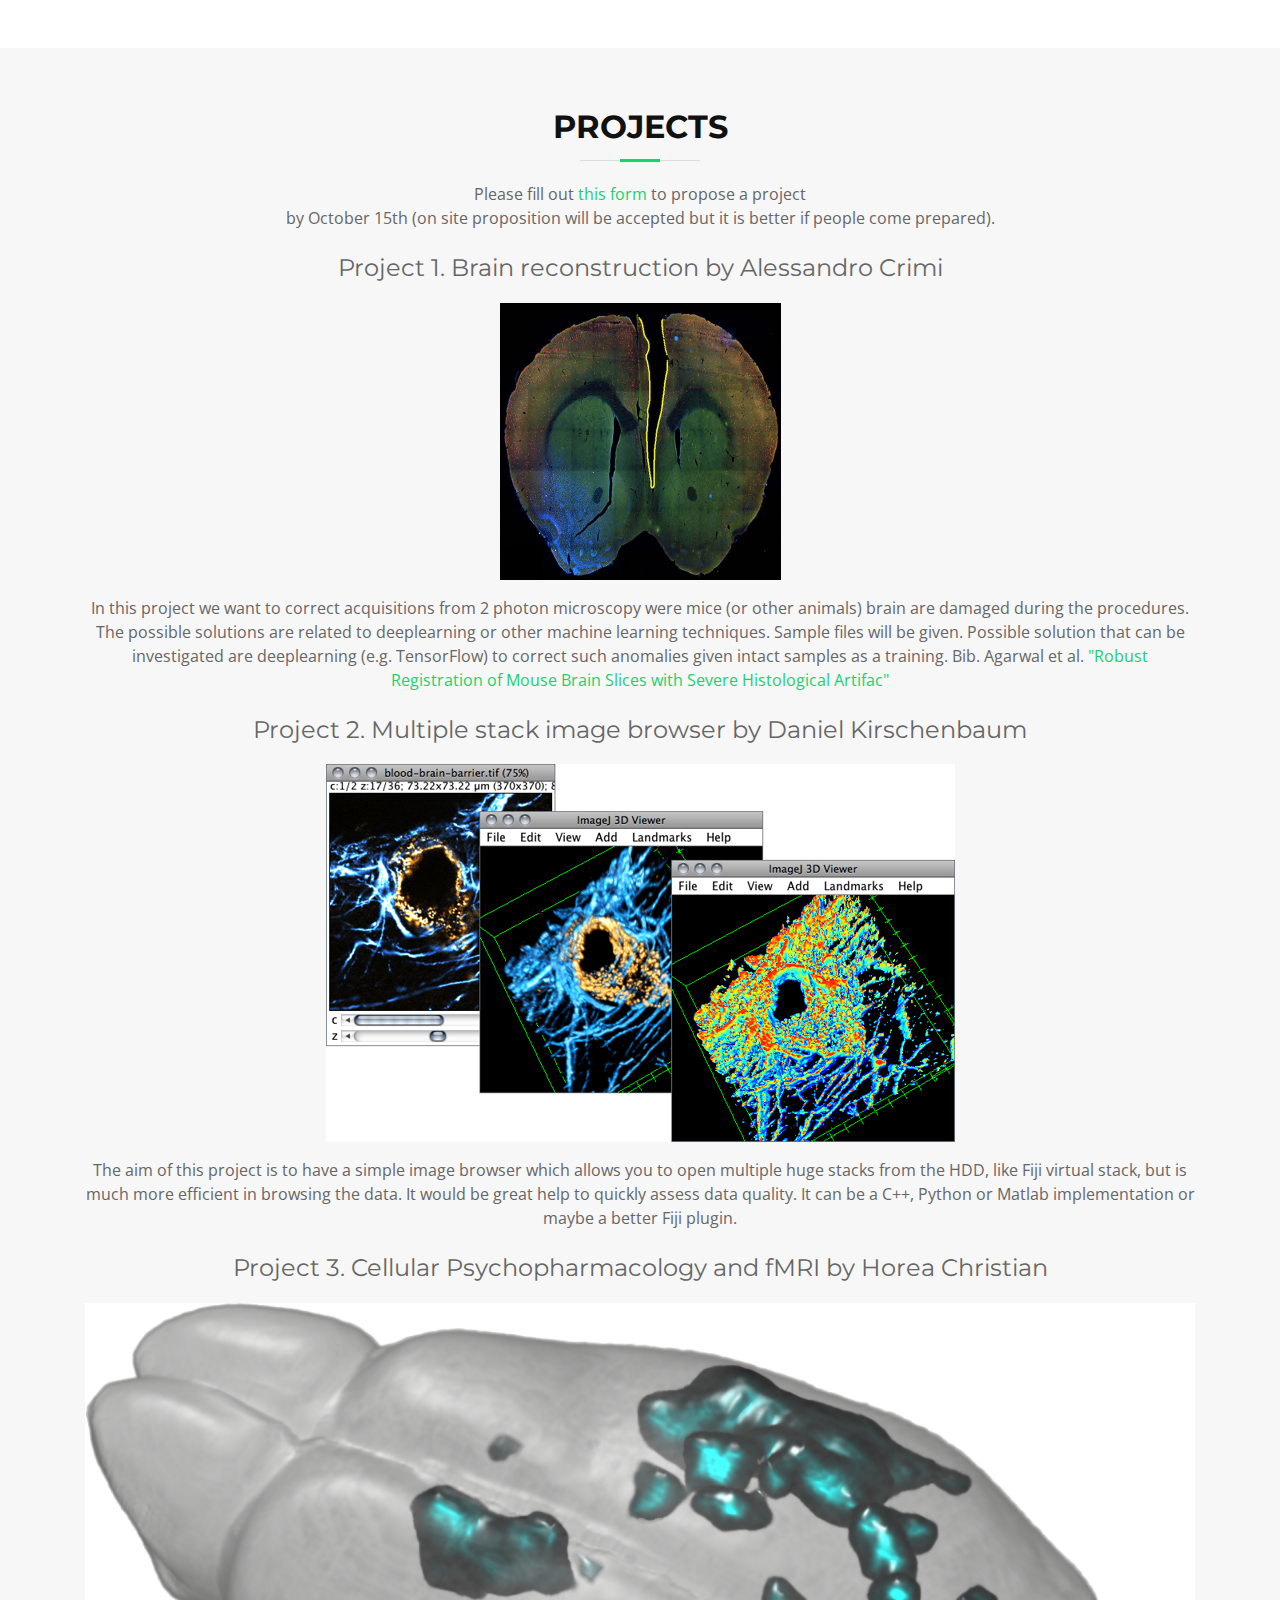
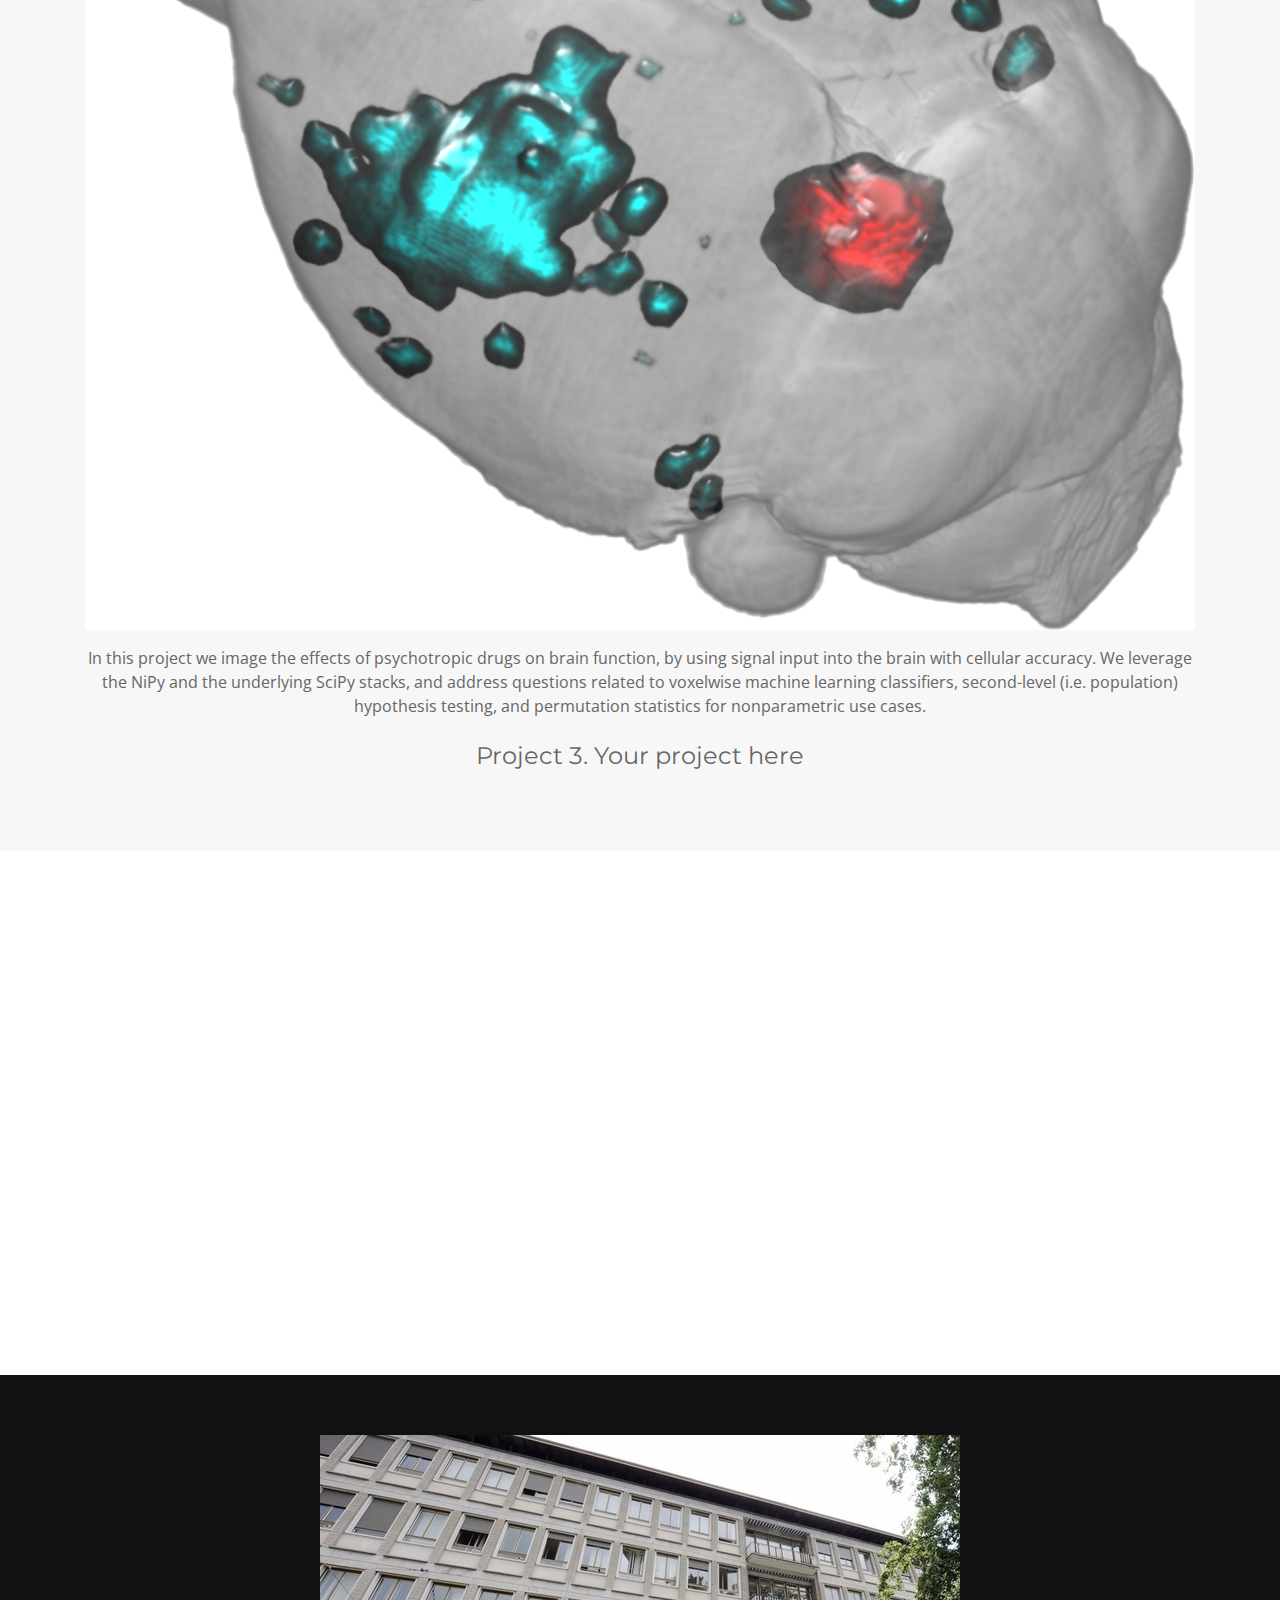
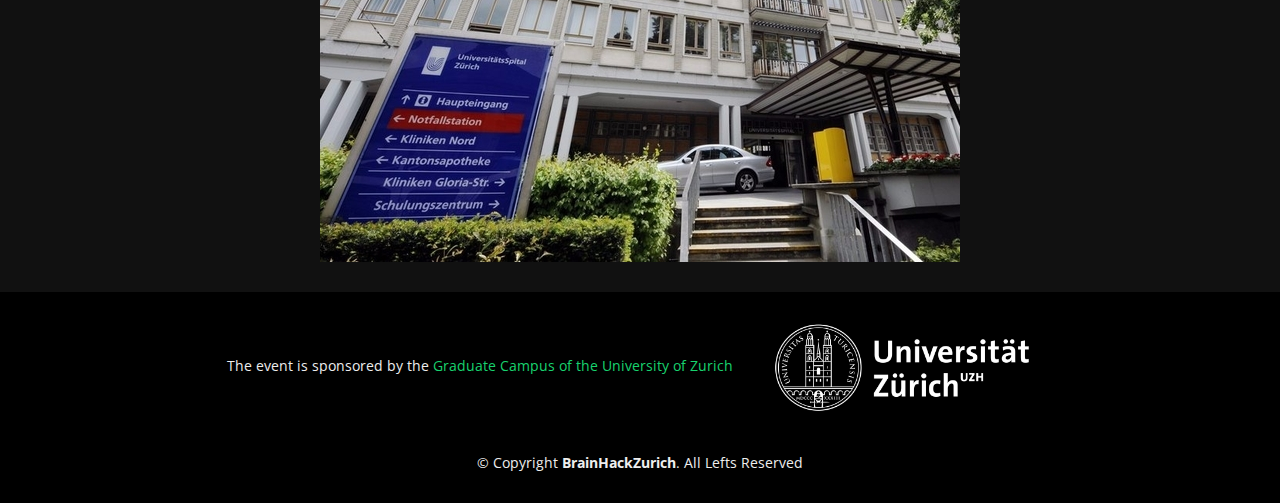
==== commit c3d0f80e: "Fixed centering and whitespace" ====
--- a/index.html
+++ b/index.html
@@ -294,12 +294,13 @@
     <section id="call-to-action" class="wow fadeIn">
       <div class="container text-center">
         <h3>Registration</h3>
-        <p> Registration is FREE but MANDATORY. Please fill the form from this link by 04.10.2018.</p>
+        <p> Registration is FREE but MANDATORY. Please fill out the form from this link by 04.10.2018.</p>
         <a class="cta-btn" href="https://docs.google.com/forms/d/e/1FAIpQLSfU-R3qblYyJYaf2fHXVZZ1osIC9WkebF3UXD4KgmGUQaMMng/viewform" target="_blank">Registration</a>
       </div>
-<br><p>
-TRAVEL AWARDS: 
-We sponsor a limited number of active participants not from Zurich up to 100CHF. After registration please send an email to alessandro.crimi@usz.ch explaining from where you are coming and your situation. </p> 
+      <div class="container text-center">
+        <p> TRAVEL AWARDS: We sponsor a limited number of active participants not from Zurich up to 100CHF. After registration please send an email to alessandro.crimi@usz.ch explaining from where you are coming and your situation.</p>
+      </div>
+<br>
     </section><!-- #call-to-action -->
 
     <!--==========================
@@ -596,7 +597,7 @@
         
 <center>
                          <figure>
-     <h4> Project 1. Brain reconstruction  by Alessandro Crimi </h4>
+     <h4> Project 1. Brain reconstruction by Alessandro Crimi </h4>
                 <img src="img/portfolio/brai_mice.png" class="img-fluid" alt="">
               </figure>        
           In this project we want to correct acquisitions from 2 photon microscopy were mice (or other animals) brain are damaged during the procedures. The possible solutions are related to deeplearning or other machine learning techniques. Sample files will be given. Possible solution that can be investigated are deeplearning (e.g. TensorFlow) to correct such anomalies given intact samples as a training. Bib. Agarwal et al. <a href="https://www.ics.uci.edu/~agarwal/ICVGIP_paper_2016.pdf" target="_blank"> "Robust Registration of Mouse Brain Slices with Severe Histological Artifac"  </a>
@@ -609,10 +610,10 @@
 It would be great help to quickly assess data quality. It can be a C++, Python or Matlab implementation or maybe a better Fiji plugin.
 <br><br>
                          <figure>
-     <h4> Project 3. Cellular Psychopharmacology and fMRI  by Horea Christian</h4>
+     <h4> Project 3. Cellular Psychopharmacology and fMRI by Horea Christian</h4>
                 <img src="img/portfolio/fmri.png" class="img-fluid" alt="Fouse fMRI">
               </figure>
-          In this project we image the effects of psychotropic drugs on brain function, by using signal input into the brain with cellular accuracy. We leverage the NiPy and the underlying SciPy toolkits, and address questions related to voxelwise machine learning classifiers, second-level (i.e. population) hypothesis testing, and permutation statistics for nonparametric use cases.
+          In this project we image the effects of psychotropic drugs on brain function, by using signal input into the brain with cellular accuracy. We leverage the NiPy and the underlying SciPy stacks, and address questions related to voxelwise machine learning classifiers, second-level (i.e. population) hypothesis testing, and permutation statistics for nonparametric use cases.
 <br><br>
 
 
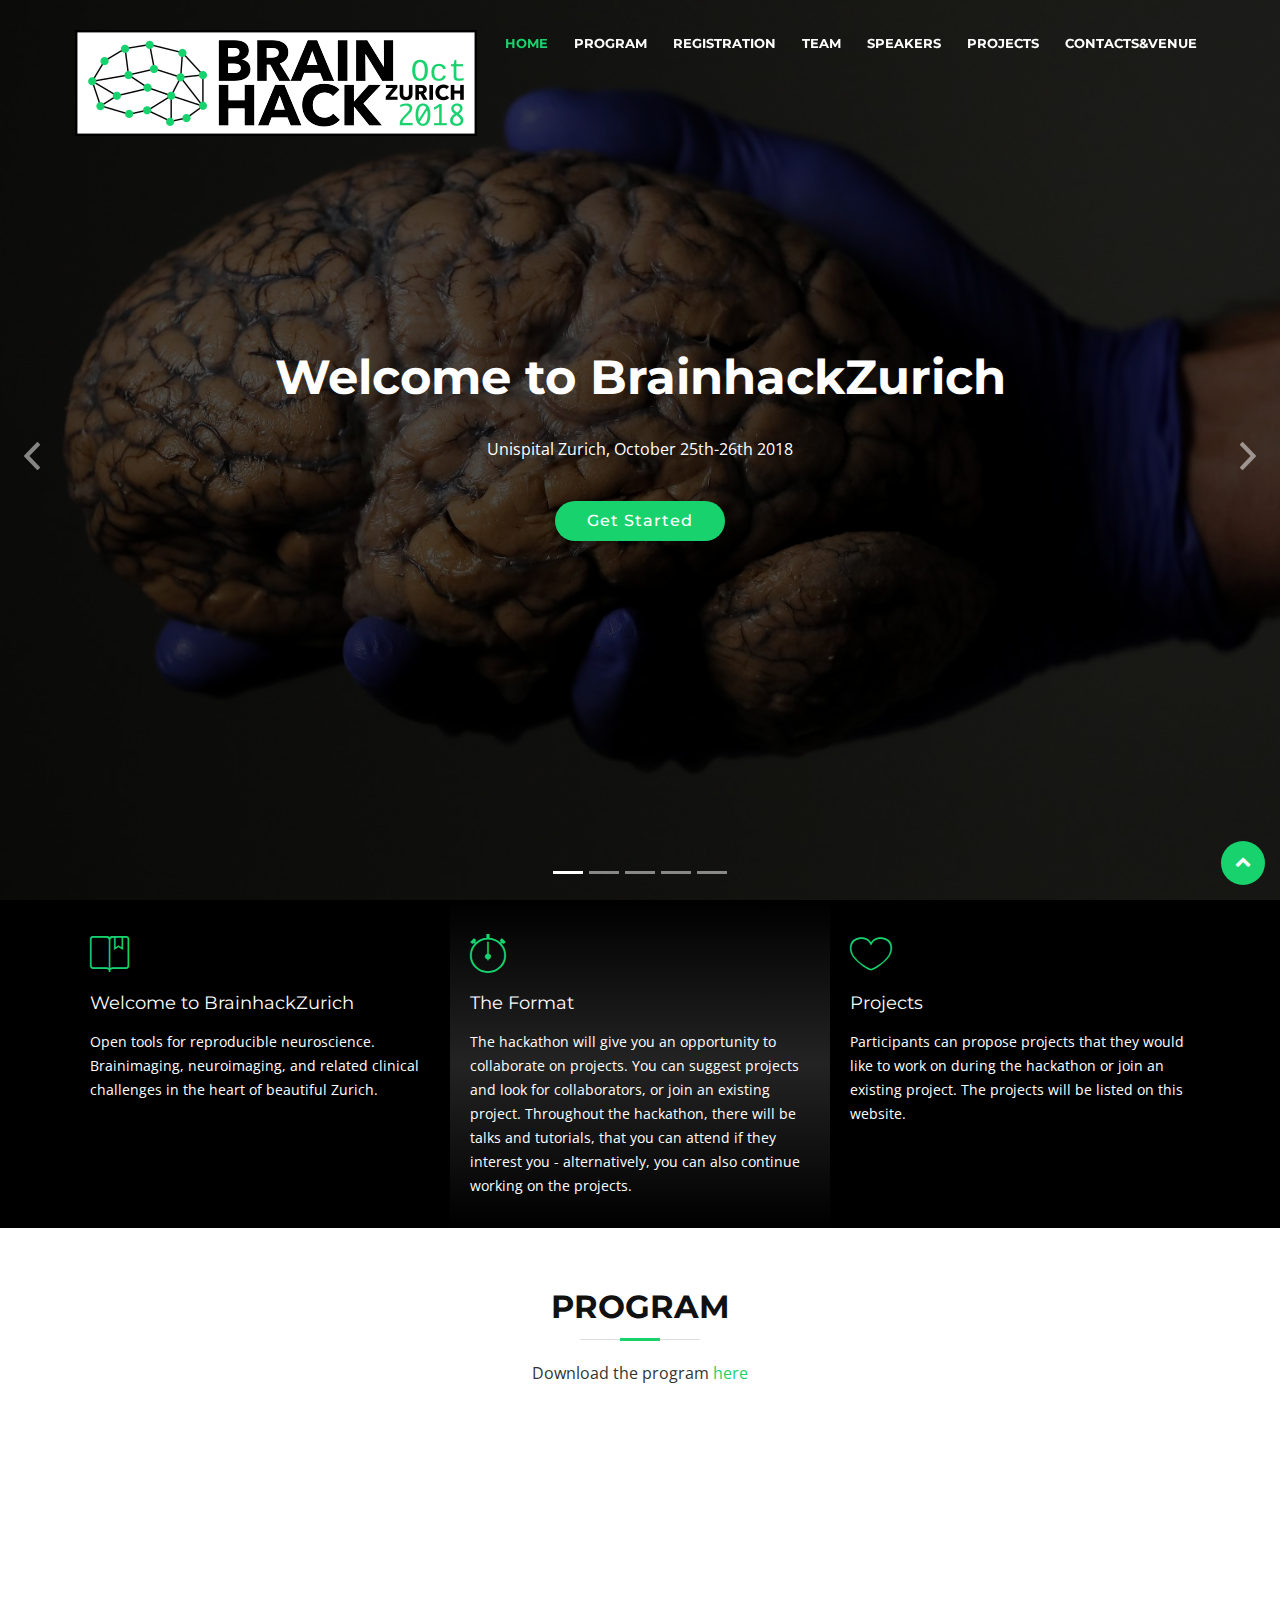
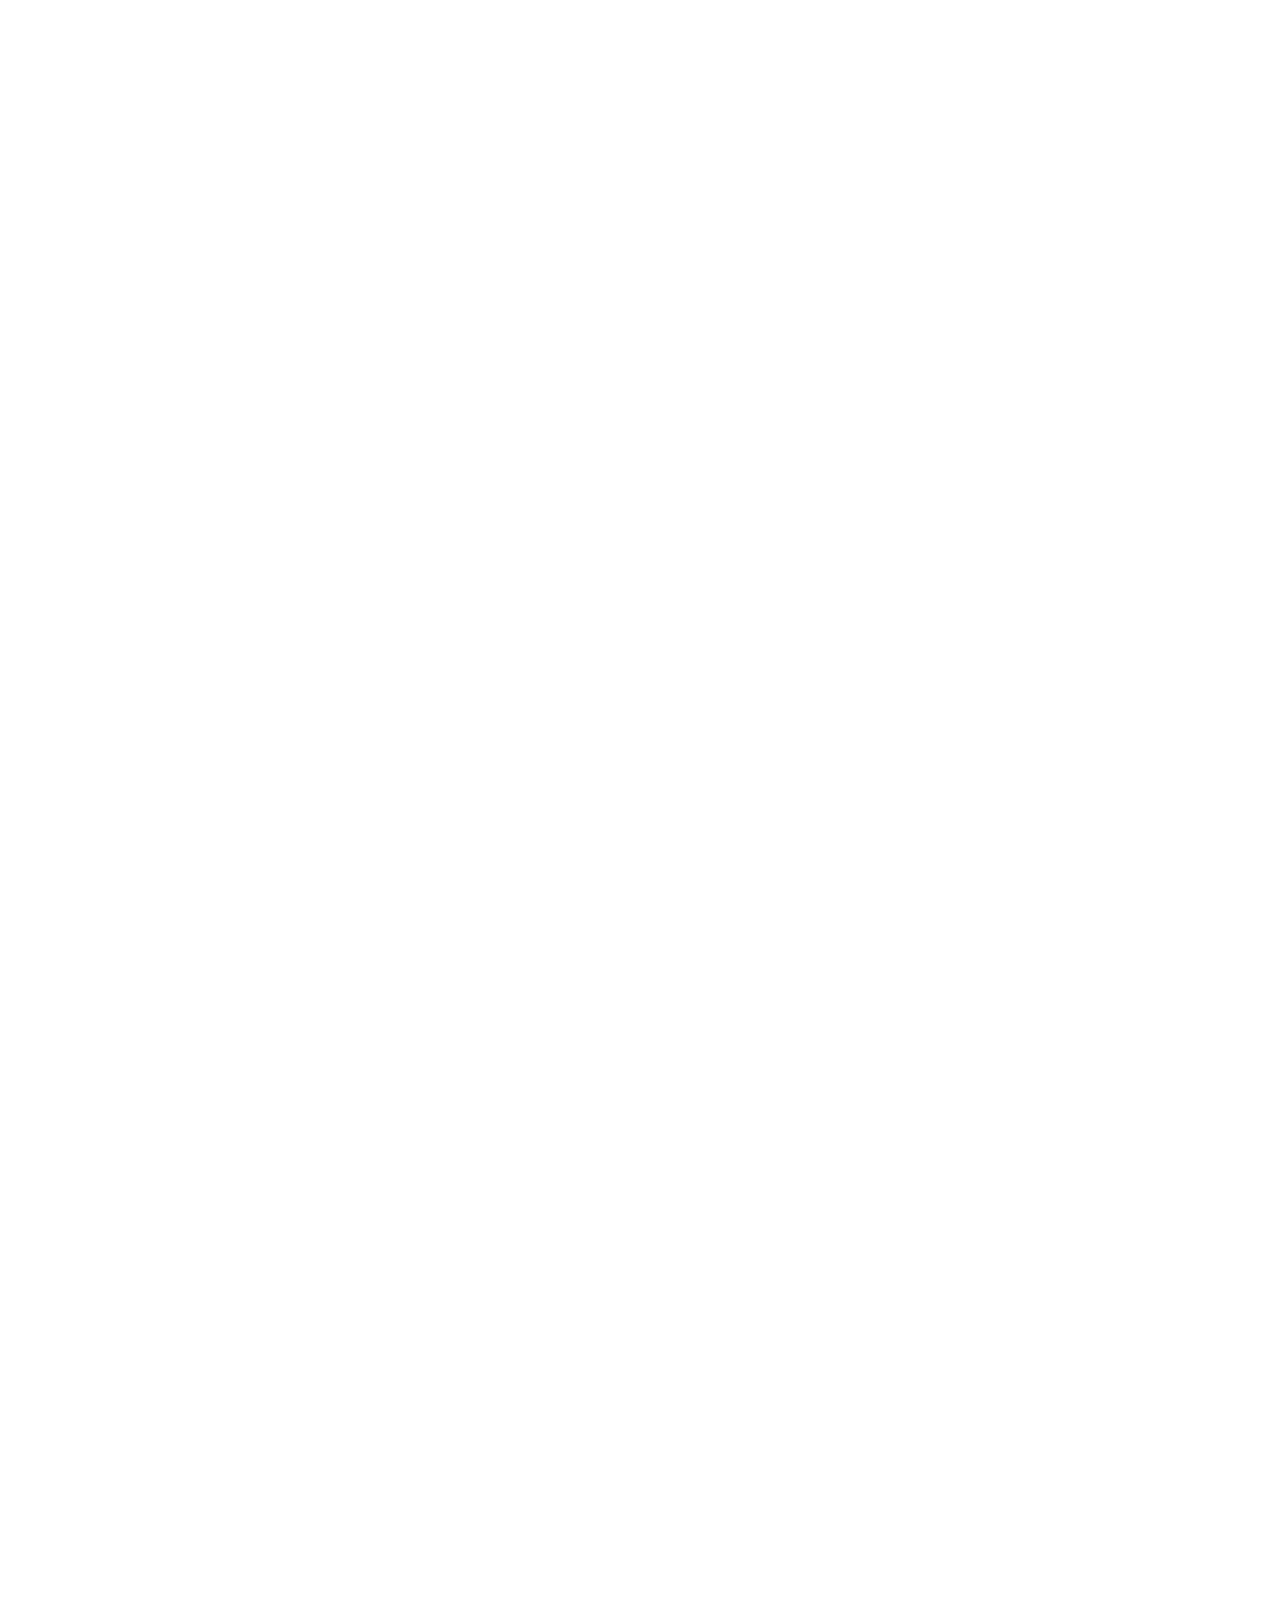
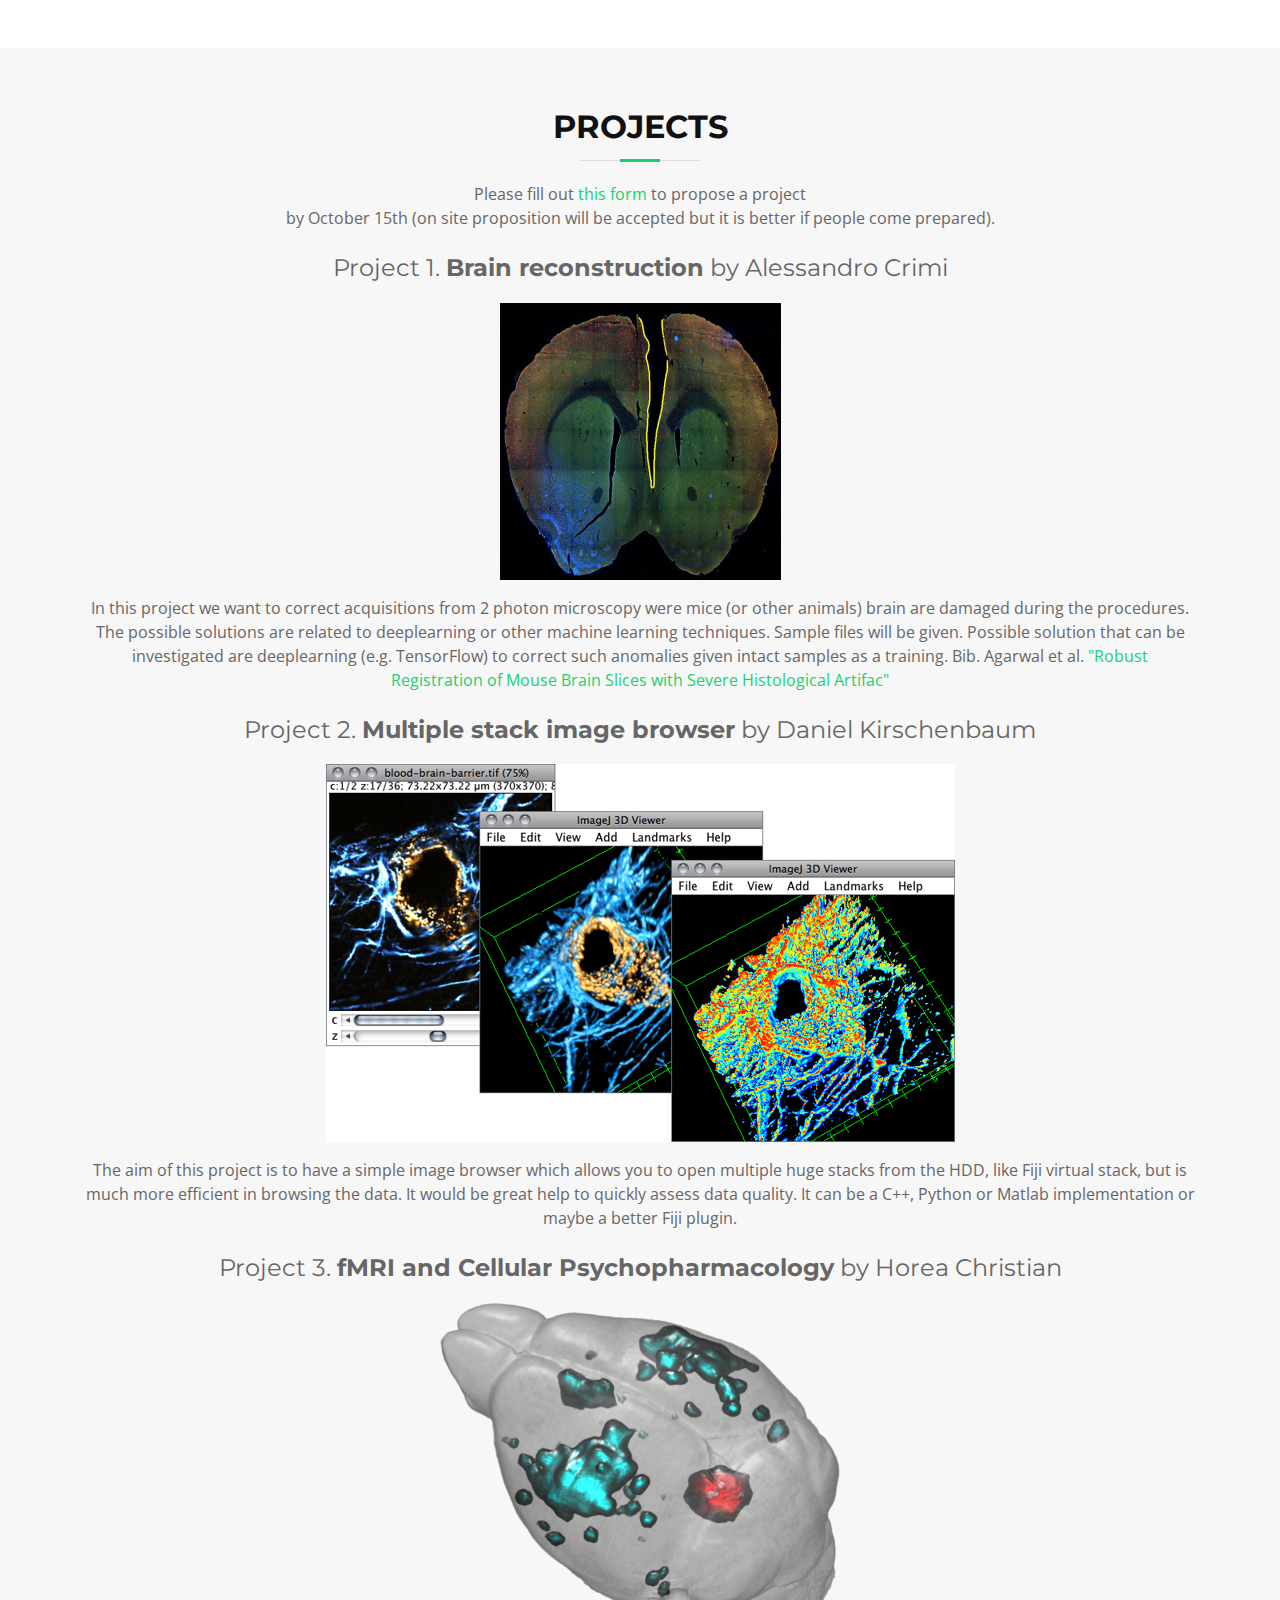
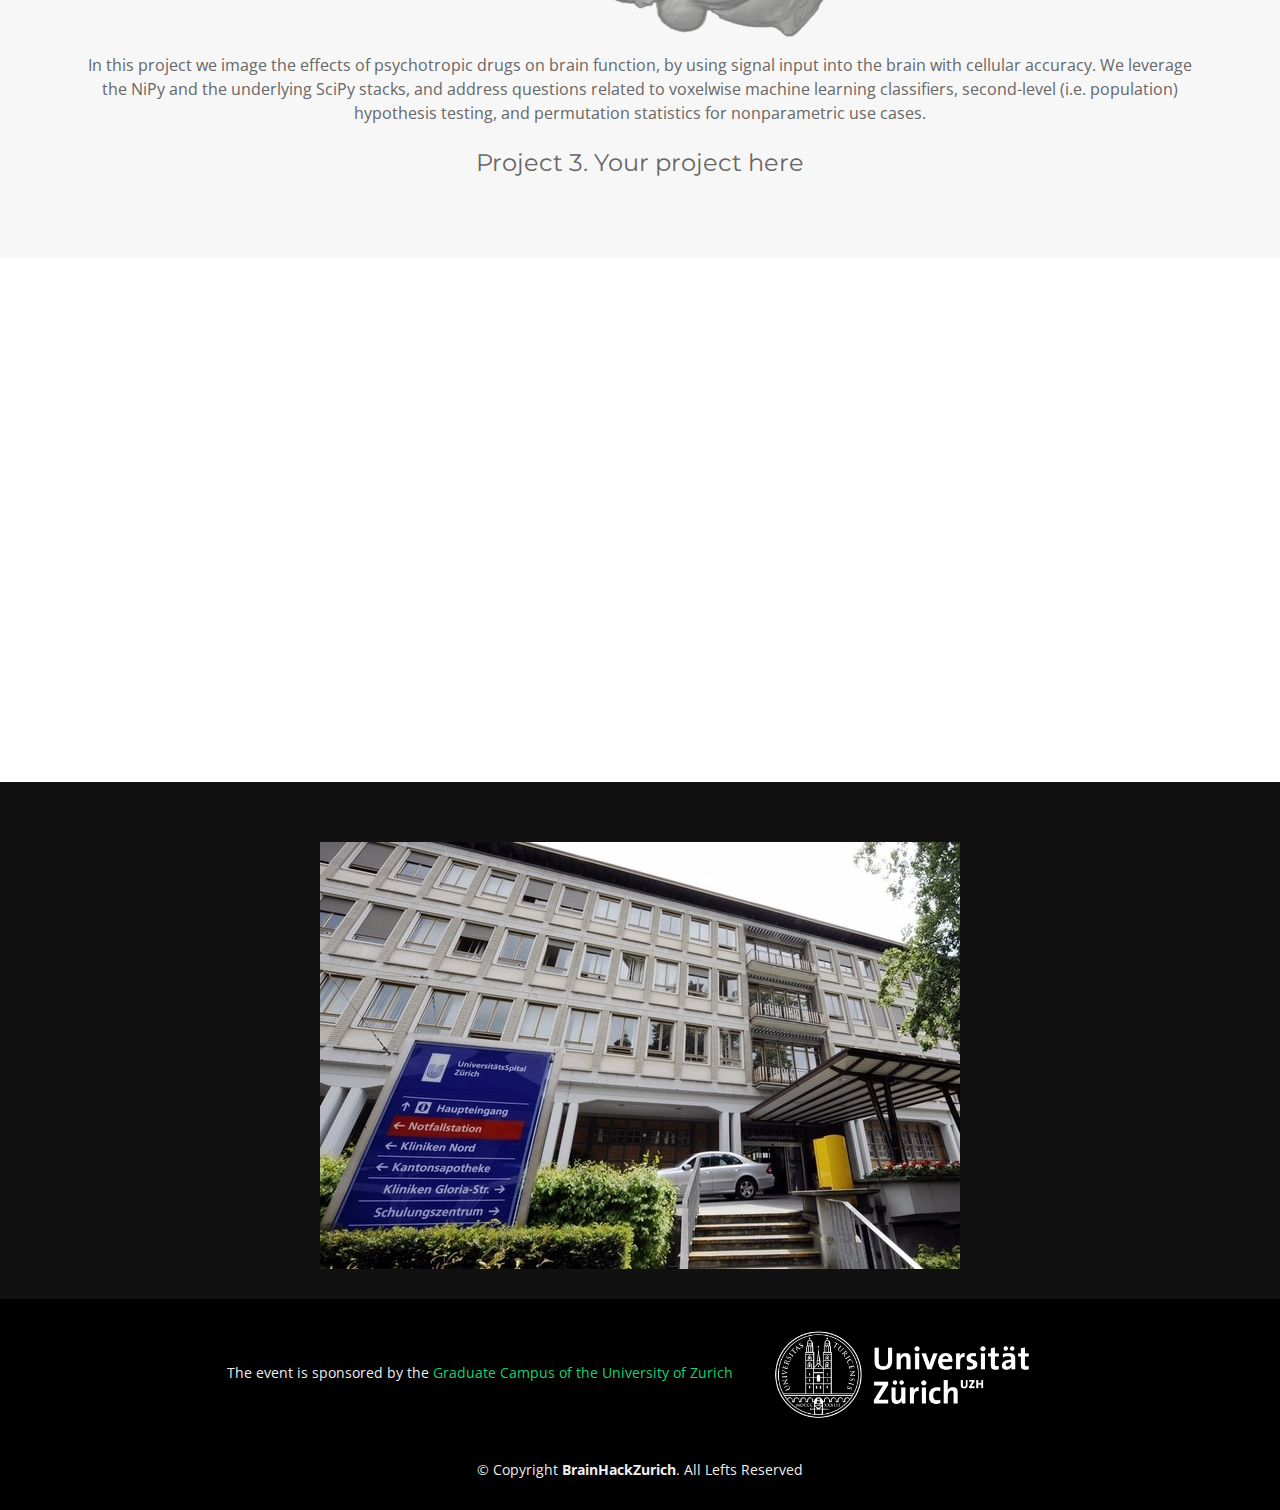
==== commit 47d82ec2: "Style improvements" ====
--- a/index.html
+++ b/index.html
@@ -597,21 +597,21 @@
         
 <center>
                          <figure>
-     <h4> Project 1. Brain reconstruction by Alessandro Crimi </h4>
+                           <h4> Project 1. <span style="font-weight:bold">Brain reconstruction</span> by Alessandro Crimi </h4>
                 <img src="img/portfolio/brai_mice.png" class="img-fluid" alt="">
               </figure>        
           In this project we want to correct acquisitions from 2 photon microscopy were mice (or other animals) brain are damaged during the procedures. The possible solutions are related to deeplearning or other machine learning techniques. Sample files will be given. Possible solution that can be investigated are deeplearning (e.g. TensorFlow) to correct such anomalies given intact samples as a training. Bib. Agarwal et al. <a href="https://www.ics.uci.edu/~agarwal/ICVGIP_paper_2016.pdf" target="_blank"> "Robust Registration of Mouse Brain Slices with Severe Histological Artifac"  </a>
 <br><br>
                          <figure>
-     <h4>  Project 2. Multiple stack image browser by Daniel Kirschenbaum</h4>
+                           <h4> Project 2. <span style="font-weight:bold">Multiple stack image browser</span> by Daniel Kirschenbaum</h4>
                 <img src="img/portfolio/3Dviewer.png" class="img-fluid" alt="">
               </figure>      
 The aim of this project is to have  a simple image browser which allows you to open multiple huge stacks from the HDD, like Fiji virtual stack, but is much more efficient in browsing the data.  
 It would be great help to quickly assess data quality. It can be a C++, Python or Matlab implementation or maybe a better Fiji plugin.
 <br><br>
                          <figure>
-     <h4> Project 3. Cellular Psychopharmacology and fMRI by Horea Christian</h4>
-                <img src="img/portfolio/fmri.png" class="img-fluid" alt="Fouse fMRI">
+                           <h4> Project 3. <span style="font-weight:bold">fMRI and Cellular Psychopharmacology</span> by Horea Christian</h4>
+                <img src="img/portfolio/fmri.png" class="img-fluid" alt="Fouse fMRI" height="400" width="400">
               </figure>
           In this project we image the effects of psychotropic drugs on brain function, by using signal input into the brain with cellular accuracy. We leverage the NiPy and the underlying SciPy stacks, and address questions related to voxelwise machine learning classifiers, second-level (i.e. population) hypothesis testing, and permutation statistics for nonparametric use cases.
 <br><br>
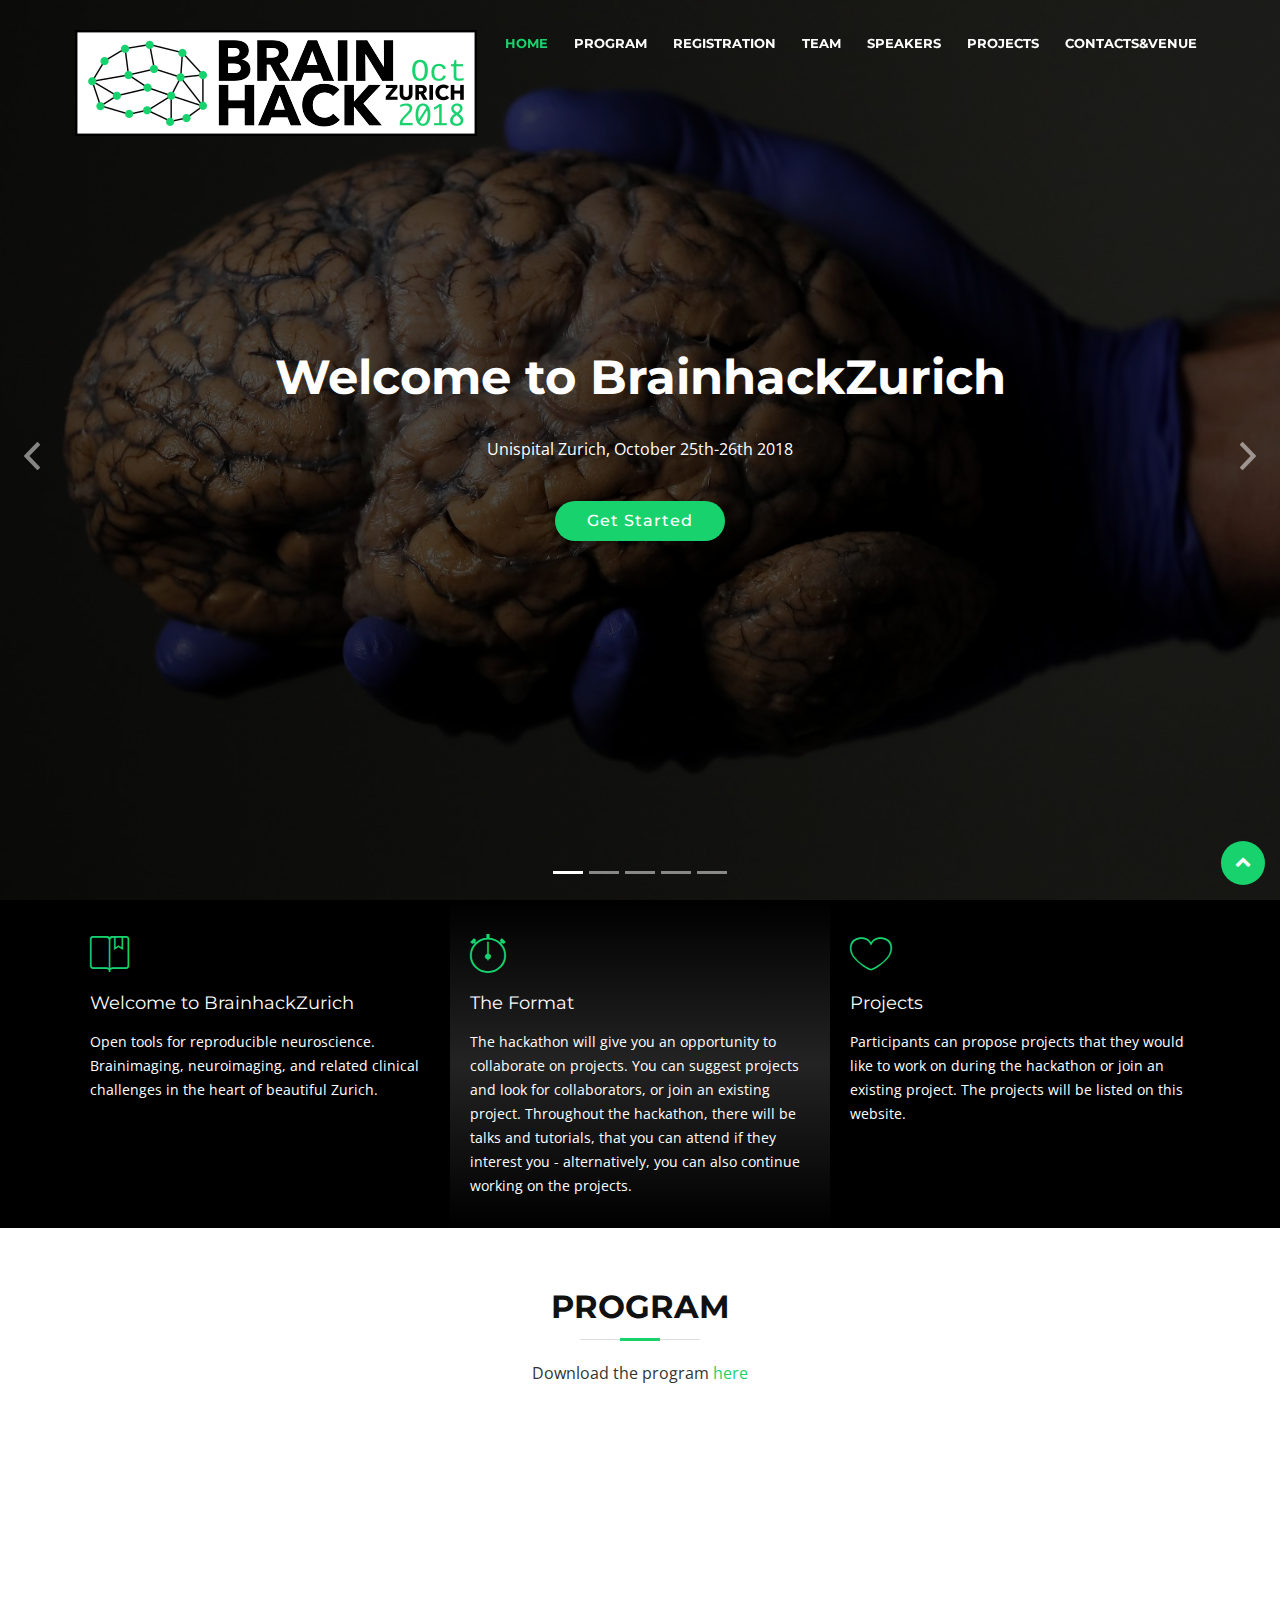
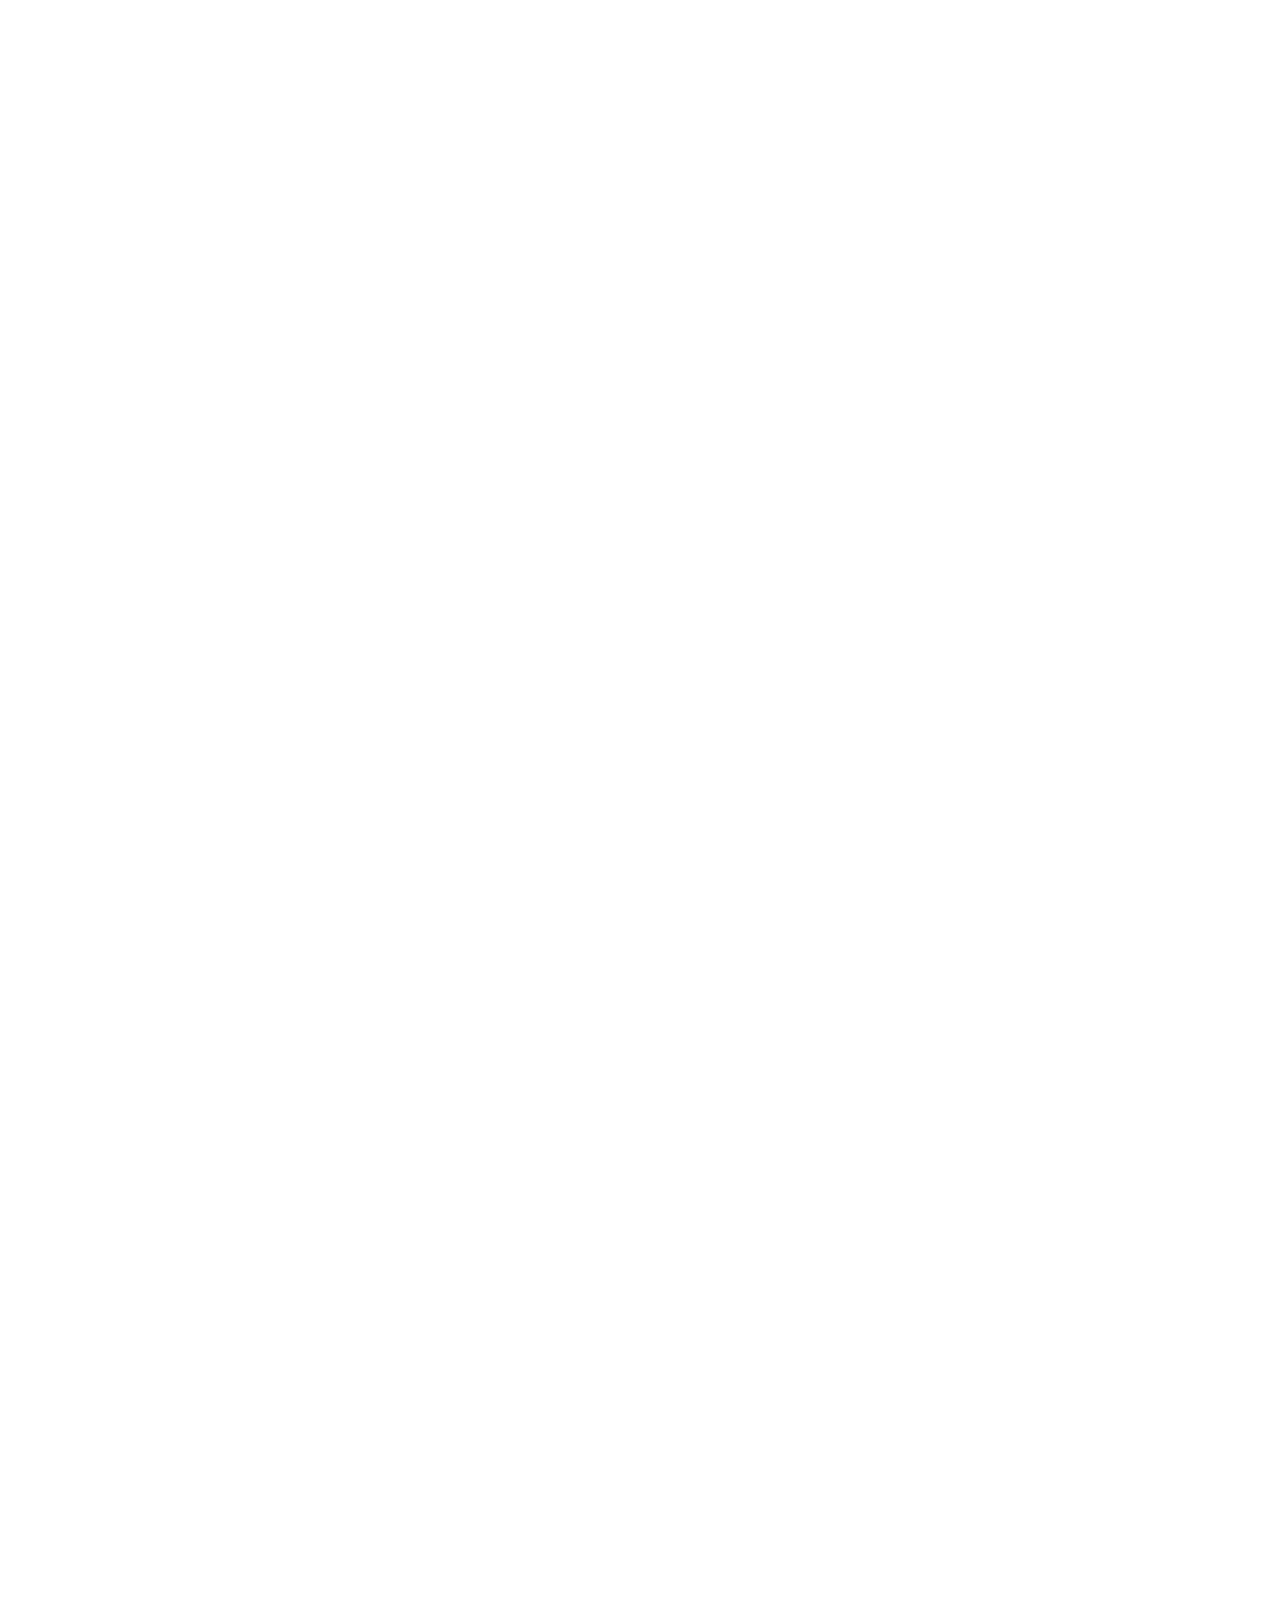
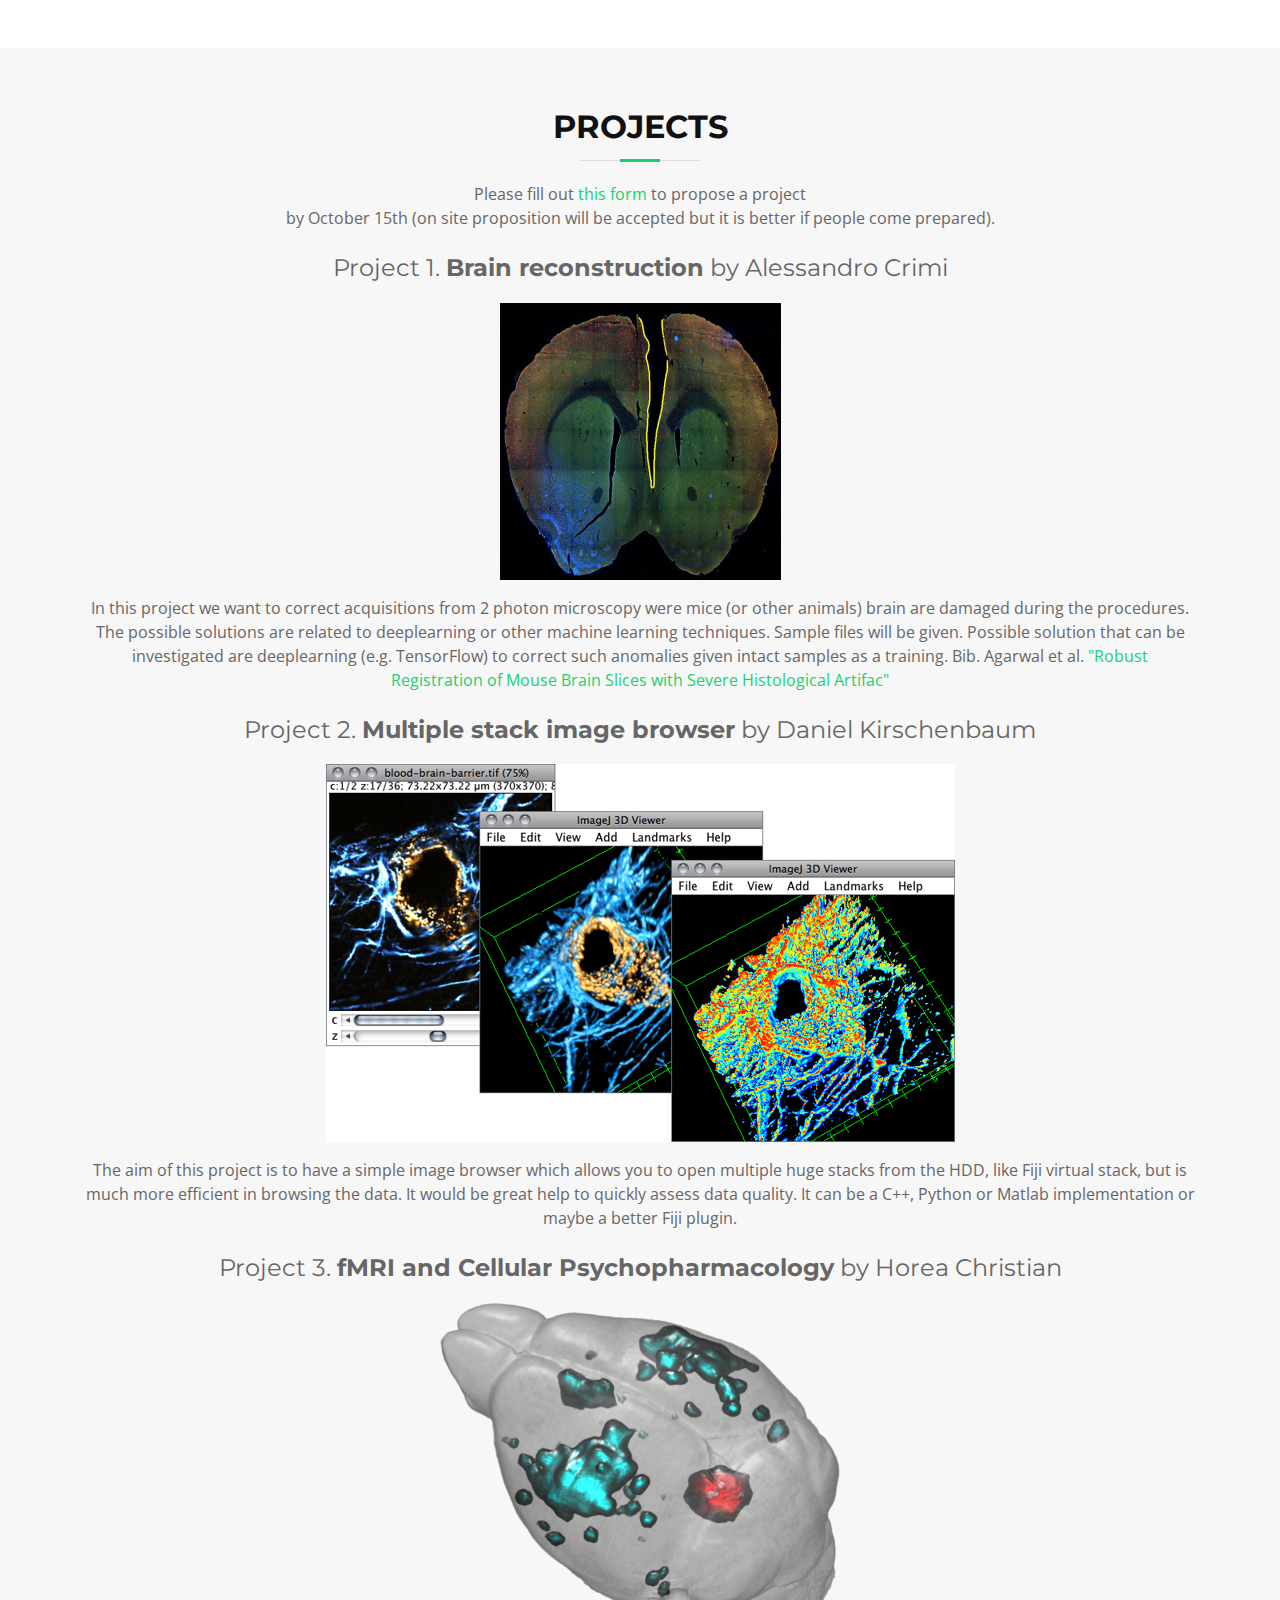
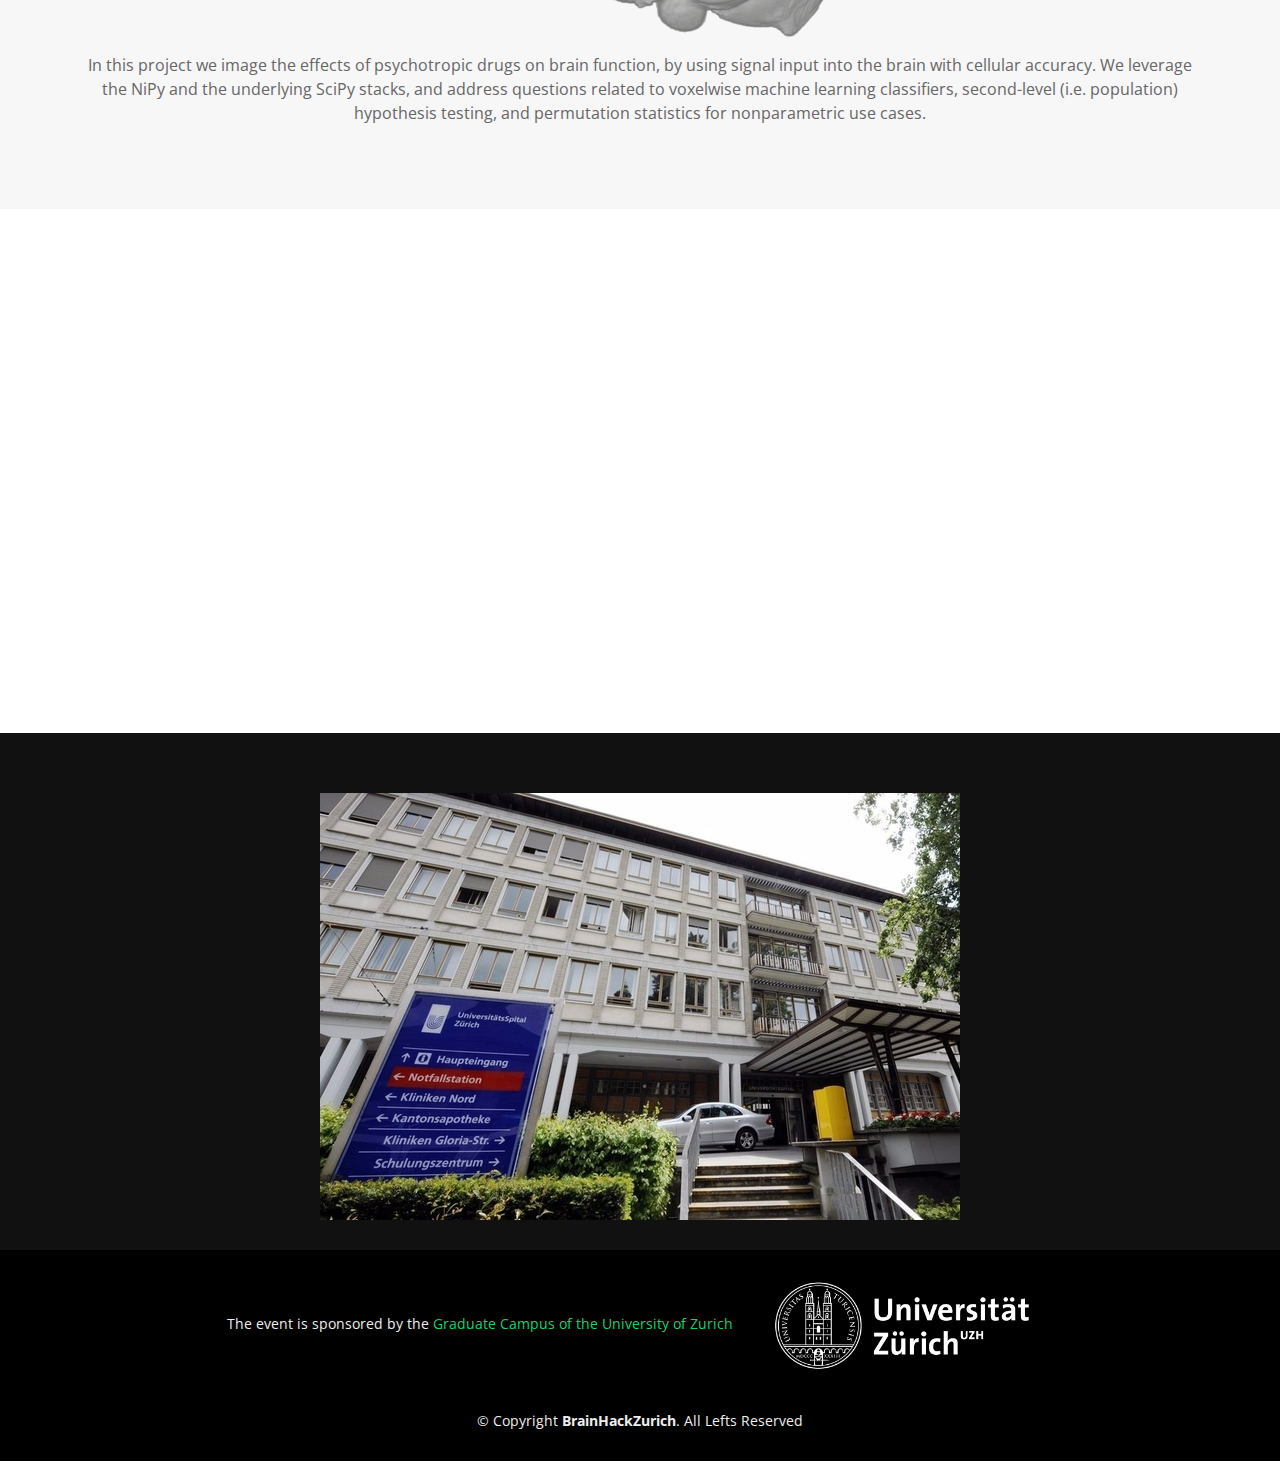
==== commit 51ab38e4: "removed empty template entry" ====
--- a/index.html
+++ b/index.html
@@ -617,7 +617,6 @@
 <br><br>
 
 
-<h4> Project 3. Your project here</h4>
  <!--
           <div class="col-lg-4 col-md-6 portfolio-item filter-web wow fadeInUp" data-wow-delay="0.1s">
             <div class="portfolio-wrap">
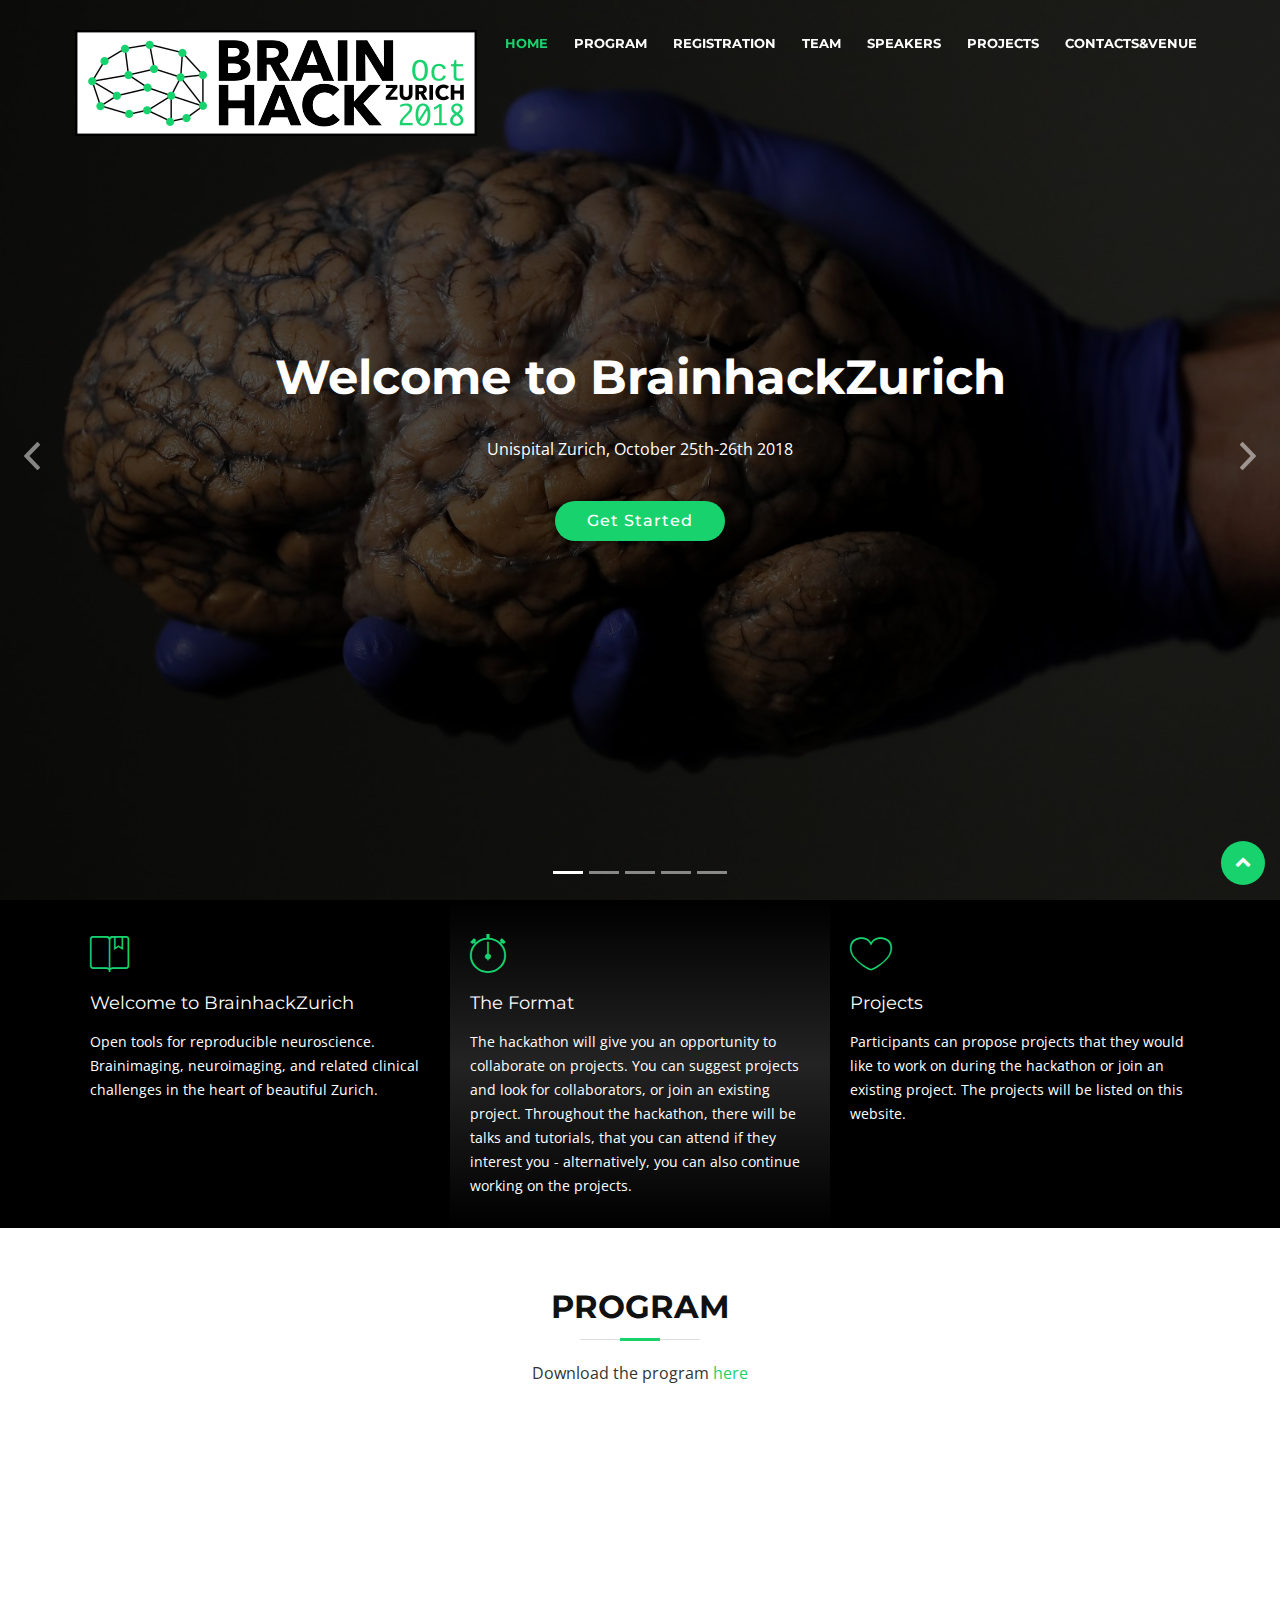
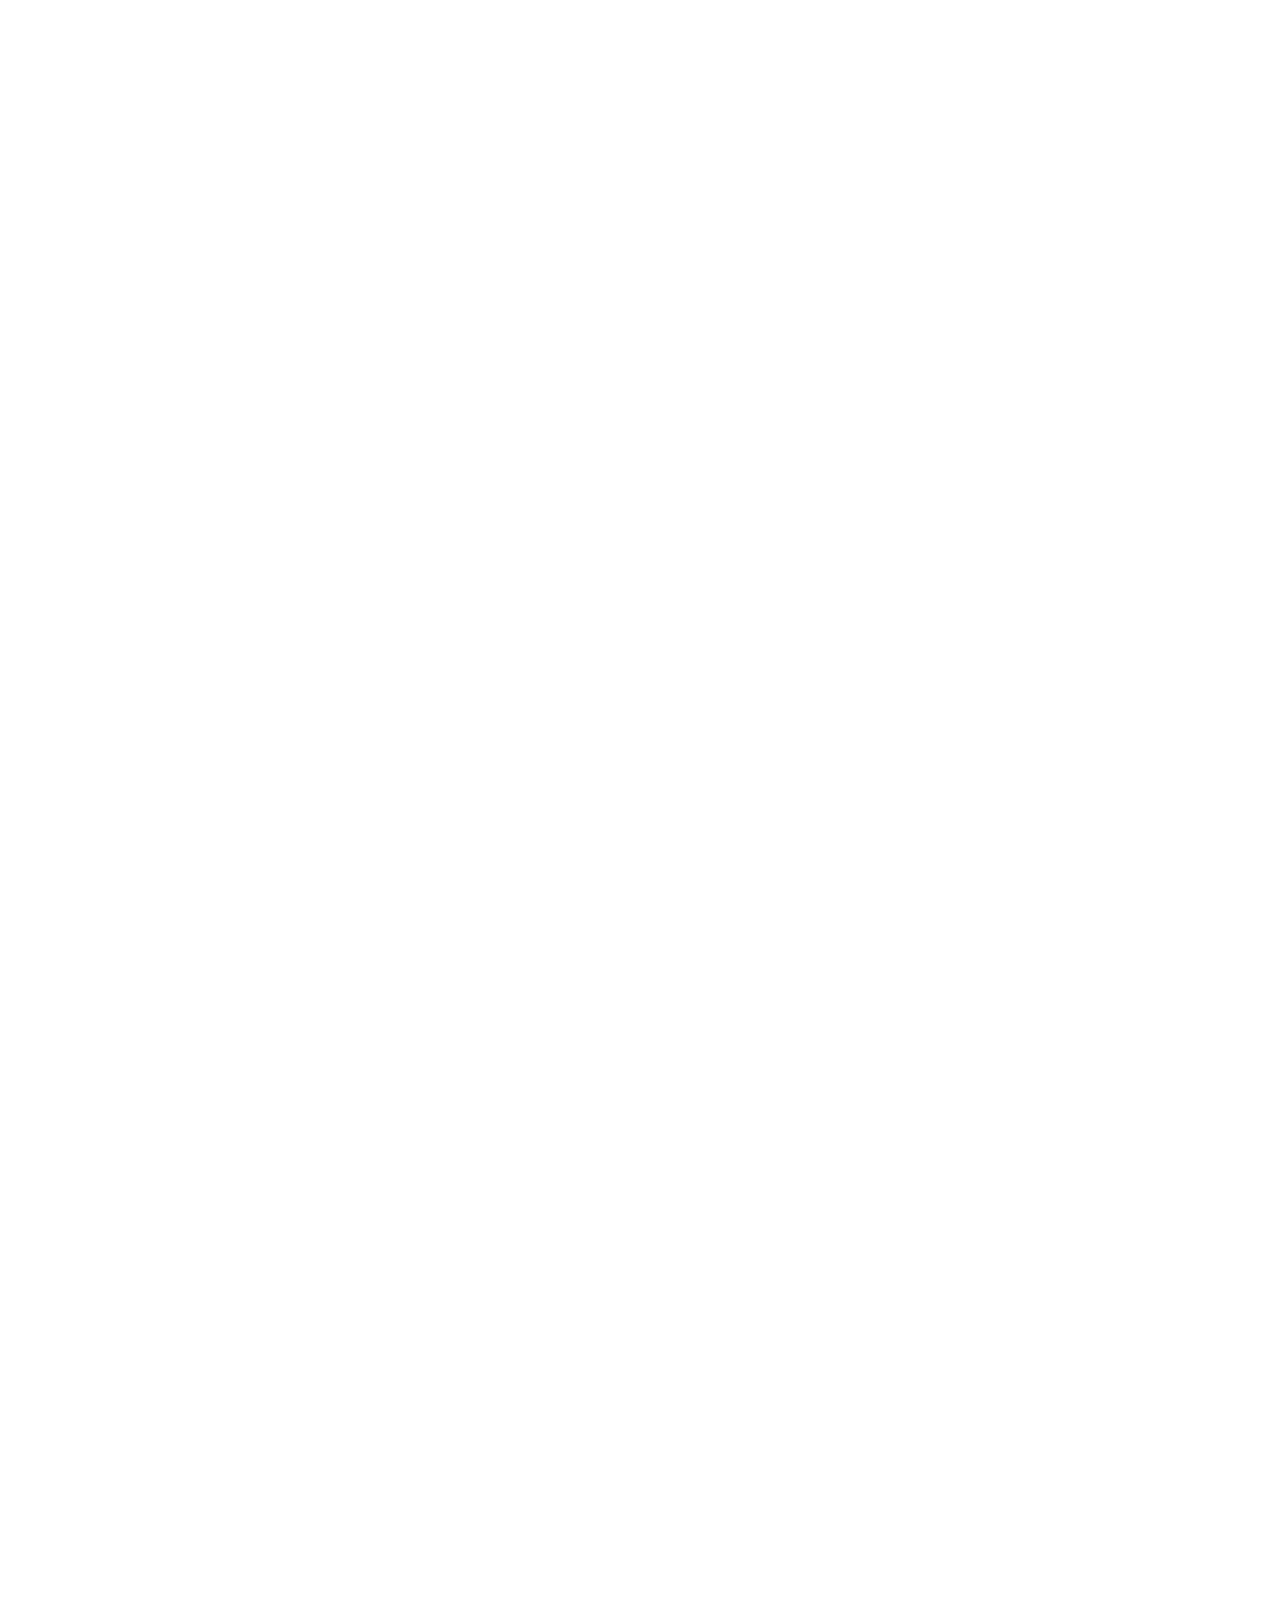
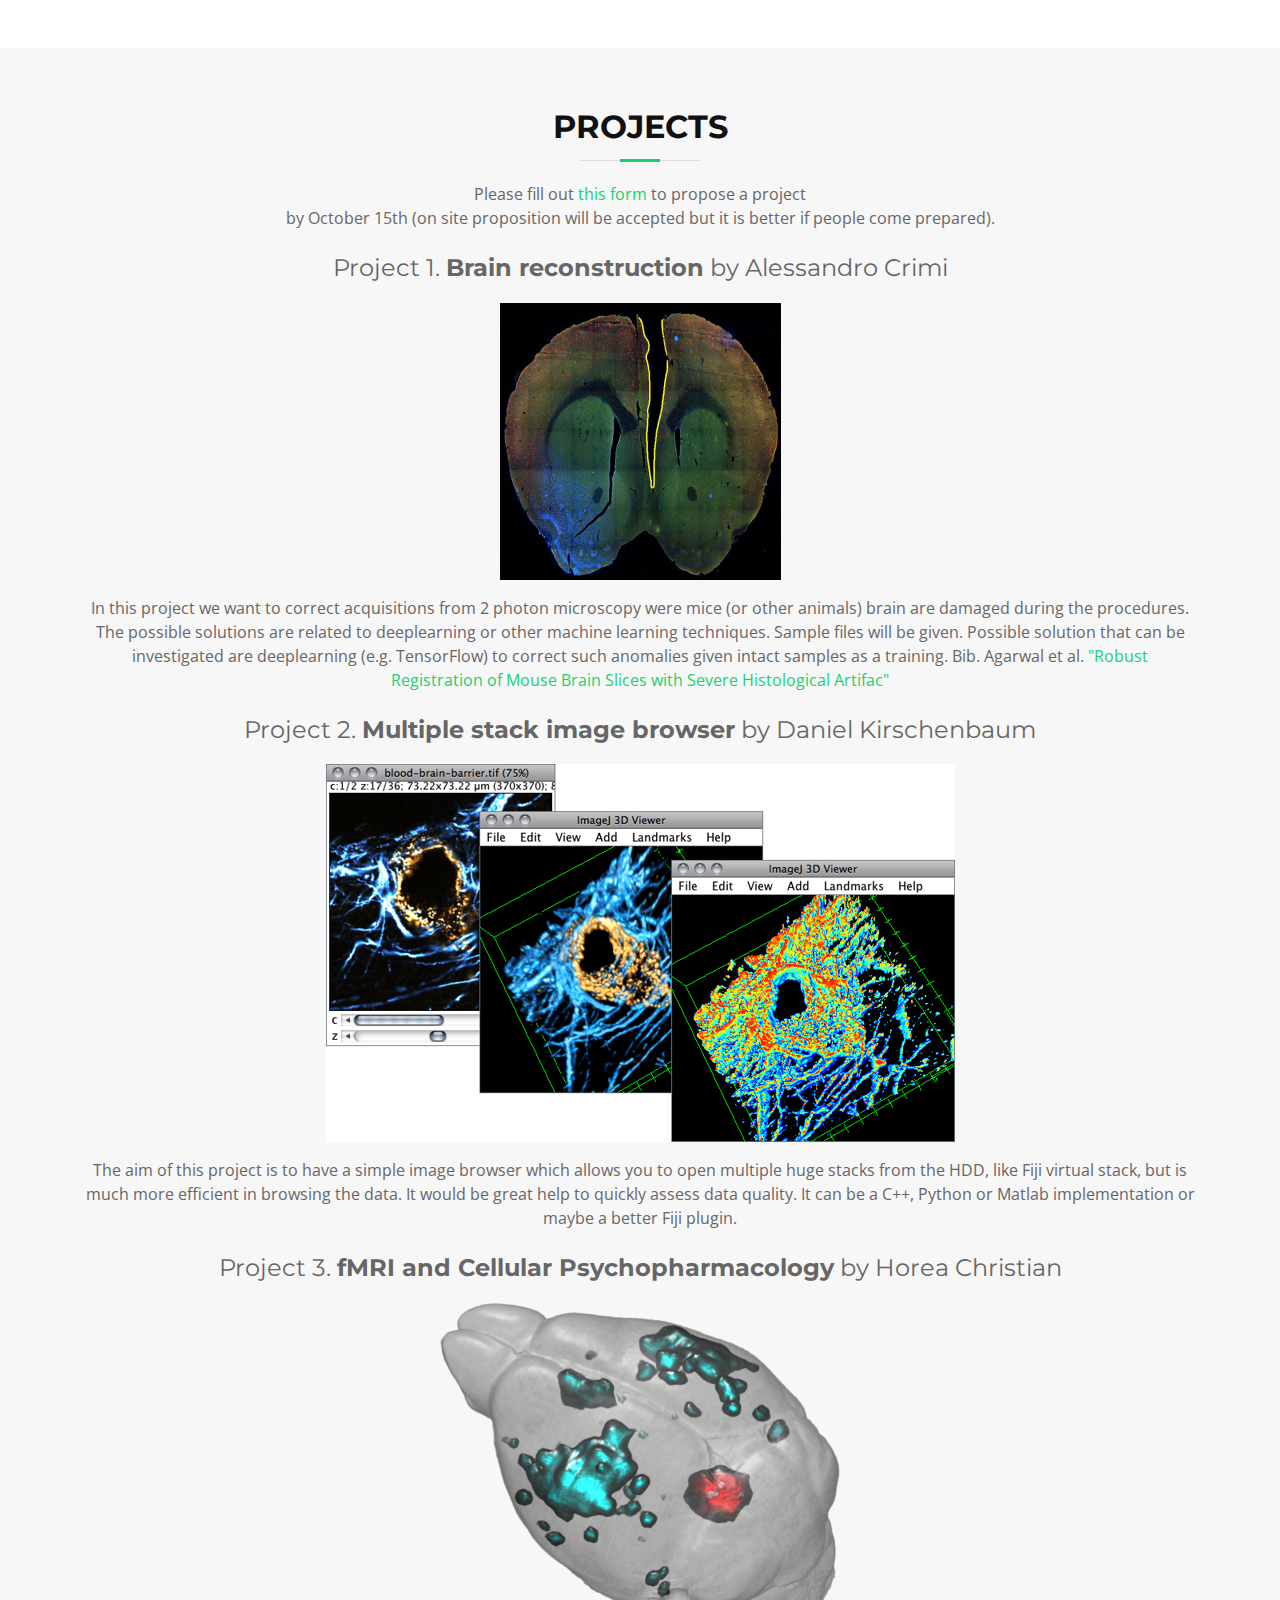
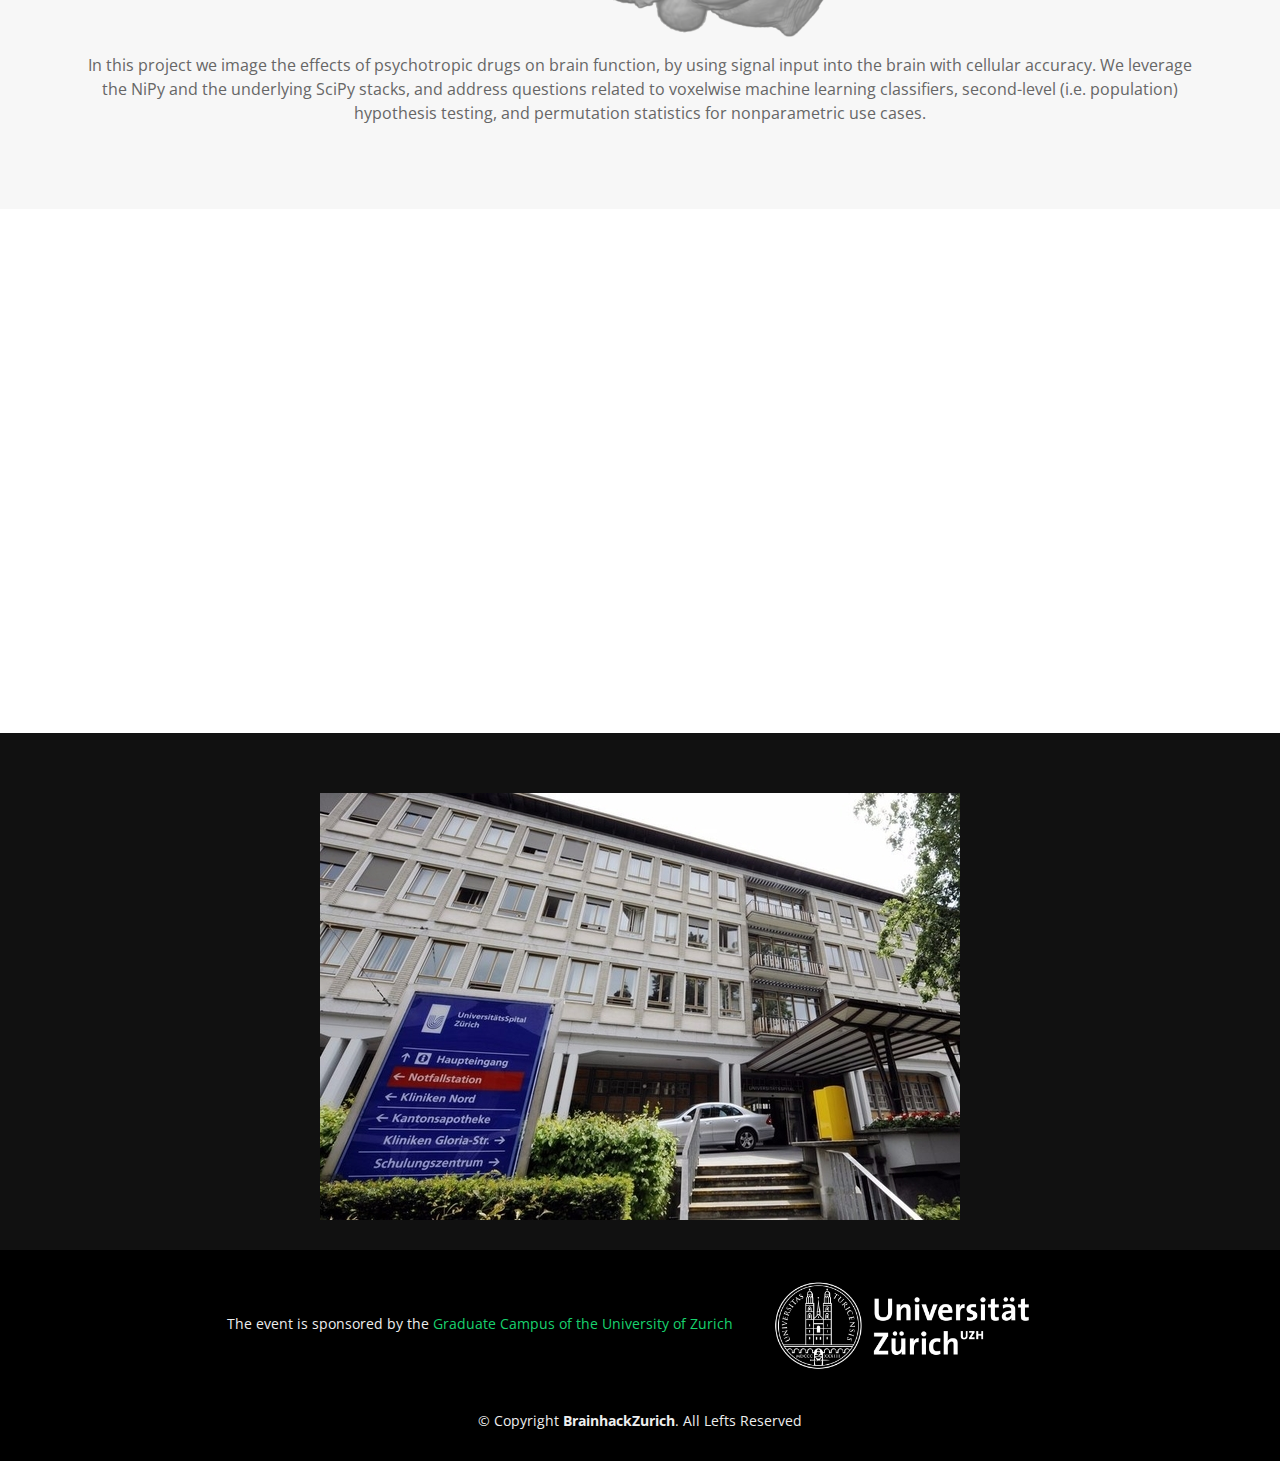
==== commit 1e0a6bb2: "Name capitalization" ====
--- a/index.html
+++ b/index.html
@@ -2,7 +2,7 @@
 <html lang="en">
 <head>
   <meta charset="utf-8">
-  <title>BrainHack Zurich 2018</title>
+  <title>Brainhack Zurich 2018</title>
   <meta content="width=device-width, initial-scale=1.0" name="viewport">
   <meta content="" name="keywords">
   <meta content="" name="description">
@@ -39,7 +39,7 @@
 
       <div id="logo" class="pull-left">
      <!--   <h1>
-  <a href="#intro" class="scrollto">BrainHack Zurich</a></h1>-->
+  <a href="#intro" class="scrollto">Brainhack Zurich</a></h1>-->
         <!-- Uncomment below if you prefer to use an image logo -->
        <a href="#intro"><img src="img/logo2018.png" alt="" title="" /></a>
       </div>
@@ -184,7 +184,7 @@
 
         <header class="section-header">
           <h3>Program</h3>
-          <p>Download the program <a href="BrainHackZurich_Timetable2.pdf" target="_blank"> here</p>
+          <p>Download the program <a href="BrainhackZurich_Timetable2.pdf" target="_blank"> here</p>
         </header>
  <!--	
         <div class="row about-cols">
@@ -922,7 +922,7 @@
 
 <!--
           <div class="col-lg-3 col-md-6 footer-info">
-            <h3>BrainHack</h3>
+            <h3>Brainhack</h3>
             <p>Cras fermentum odio eu feugiat lide par naso tierra. Justo eget nada terra videa magna derita valies darta donna mare fermentum iaculis eu non diam phasellus. Scelerisque felis imperdiet proin fermentum leo. Amet volutpat consequat mauris nunc congue.</p>
           </div>
 
@@ -976,7 +976,7 @@
  <img src="img/unilogo.png" class="img-fluid" alt="" height="100" width="300"> </a>
 </center>
       <div class="copyright">
-        &copy; Copyright <strong>BrainHackZurich</strong>. All Lefts Reserved
+        &copy; Copyright <strong>BrainhackZurich</strong>. All Lefts Reserved
       </div>
      
     </div>
